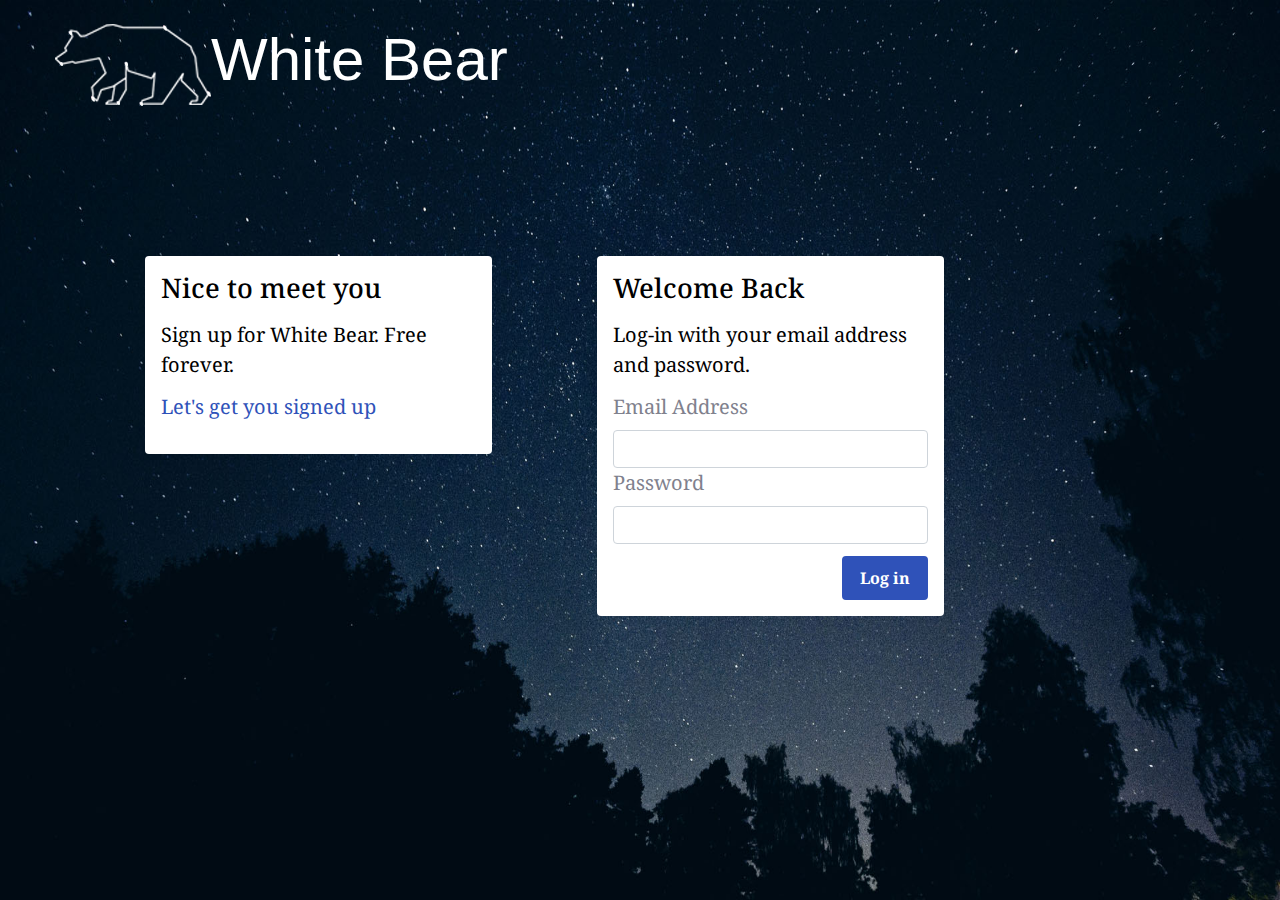
==== index.html @ 8fdd6fde "corrected style" ====
<html lang="en">
  <head>
    <meta charset="UTF-8" />
    <meta name="viewport" content="width=device-width, initial-scale=1.0" />
    <link rel="stylesheet" href="/Style/dist.css" />
    <title>White Bear</title>
  </head>
  <body class="background-image">
    <div class="container">
      <div class="row">
          <div class="row mt-5">
              <img src="images/logo-landing.png" />
              <h1 class="index-logo">White Bear</h1>
            </div><!-- End of header-->
            <!-- Start of 1st card -->
            <div class="row card-index">
              <div class="col-xl-5 offset-xl-1 col-sm-8 col-lg-8 offset-4 offset-sm-2 offset-md-2 col-10 offset-1">
              <div class="card mb-5">
                <div class="card-body landing-text">
                  <h2 class="card-title">Nice to meet you</h2>
                  <p class="mb-3">Sign up for White Bear. Free forever.</p>
                  <p id="sign-up"
                   class="pointer text-success mb-4">Let's get you signed up</p>
                   <!-- Start of toggle -->
                  <form id="form-toggle"
                  class="form-group d-none">
                  <label class="text-muted"
                  for="email">Email Address</label>
                  <input class="form-control" type="email" id="email" name="email"/>
                  <label class="text-muted"
                  for="password">Password</label>
                  <input class="form-control mb-3" type="password" id="password" name="password"/>
                  <button class="btn btn-success btn-block float-right">Lets go!</button>
                  </form>
                  </div>
                </div>
              </div>
              <!-- Start of 2nd card -->
              <div class="col-xl-5 offset-xl-1 col-sm-8 col-lg-8 offset-sm-2 col-10 offset-1">
                <div class="card mb-5">
                  <div class="card-body landing-text">
                    <h2 class="card-title">Welcome Back</h2>
                    <p class="mb-3">Log-in with your email address and password.</p>
                    <form class="form-group">
                    <label class="text-muted"
                    for="email">Email Address</label>
                    <input class="form-control" type="email" id="email" name="email"/>
                    <label class="text-muted"
                    for="password">Password</label>
                    <input class="form-control mb-3" type="password" id="password" name="password"/>
                    <a href="create-answer.html"
                     class="btn btn-success float-right">Log in</a>
                    </form>
                    </div>
                  </div>
                </div>
            </div>
          </div>
        
      </div>
    </div>
  </body>
  <script
    src="https://cdnjs.cloudflare.com/ajax/libs/jquery/3.5.1/jquery.min.js"
    defer
  ></script>
  <script src="sript.js" defer></script>
</html>
---- Style/dist.css ----
@charset "UTF-8";
@import url("https://fonts.googleapis.com/css2?family=Fira+Sans:wght@500&family=Noto+Sans+KR:wght@400;700&family=Noto+Serif&display=swap");
/*!
 * Bootstrap v4.4.1 (https://getbootstrap.com/)
 * Copyright 2011-2019 The Bootstrap Authors
 * Copyright 2011-2019 Twitter, Inc.
 * Licensed under MIT (https://github.com/twbs/bootstrap/blob/master/LICENSE)
 */
:root {
  --blue: #2f52b9;
  --indigo: #6610f2;
  --purple: #6f42c1;
  --pink: #e83e8c;
  --red: #a42443;
  --orange: #fd7e14;
  --yellow: #ffc107;
  --green: #28a745;
  --teal: #20c997;
  --cyan: #17a2b8;
  --white: #fff;
  --gray: #52535f;
  --gray-dark: #292a30;
  --primary: #52535f;
  --secondary: #3d3e47;
  --success: #2f52b9;
  --info: #17a2b8;
  --warning: #ffc107;
  --danger: #a42443;
  --light: #cccdd2;
  --dark: #292a30;
  --succes s: #2f52b9;
  --breakpoint-xs: 0;
  --breakpoint-sm: 576px;
  --breakpoint-md: 768px;
  --breakpoint-lg: 992px;
  --breakpoint-xl: 1200px;
  --font-family-sans-serif: "Noto Sans", sans-serif, "Apple Color Emoji", "Segoe UI Emoji", "Segoe UI Symbol", "Noto Color Emoji";
  --font-family-monospace: SFMono-Regular, Menlo, Monaco, Consolas, "Liberation Mono", "Courier New", monospace;
}

*,
*::before,
*::after {
  box-sizing: border-box;
}

html {
  font-family: sans-serif;
  line-height: 1.15;
  -webkit-text-size-adjust: 100%;
  -webkit-tap-highlight-color: rgba(0, 0, 0, 0);
}

article, aside, figcaption, figure, footer, header, hgroup, main, nav, section {
  display: block;
}

body {
  margin: 0;
  font-family: "Noto Sans", sans-serif, "Apple Color Emoji", "Segoe UI Emoji", "Segoe UI Symbol", "Noto Color Emoji";
  font-size: 1rem;
  font-weight: 400;
  line-height: 1.5;
  color: #212529;
  text-align: left;
  background-color: #fff;
}

[tabindex="-1"]:focus:not(:focus-visible) {
  outline: 0 !important;
}

hr {
  box-sizing: content-box;
  height: 0;
  overflow: visible;
}

h1, h2, h3, h4, h5, h6 {
  margin-top: 0;
  margin-bottom: 0.5rem;
}

p {
  margin-top: 0;
  margin-bottom: 0;
}

abbr[title],
abbr[data-original-title] {
  text-decoration: underline;
  text-decoration: underline dotted;
  cursor: help;
  border-bottom: 0;
  text-decoration-skip-ink: none;
}

address {
  margin-bottom: 1rem;
  font-style: normal;
  line-height: inherit;
}

ol,
ul,
dl {
  margin-top: 0;
  margin-bottom: 1rem;
}

ol ol,
ul ul,
ol ul,
ul ol {
  margin-bottom: 0;
}

dt {
  font-weight: 700;
}

dd {
  margin-bottom: 0.5rem;
  margin-left: 0;
}

blockquote {
  margin: 0 0 1rem;
}

b,
strong {
  font-weight: bolder;
}

small {
  font-size: 80%;
}

sub,
sup {
  position: relative;
  font-size: 75%;
  line-height: 0;
  vertical-align: baseline;
}

sub {
  bottom: -0.25em;
}

sup {
  top: -0.5em;
}

a {
  color: #52535f;
  text-decoration: none;
  background-color: transparent;
}
a:hover {
  color: #2f2f36;
  text-decoration: underline;
}

a:not([href]) {
  color: inherit;
  text-decoration: none;
}
a:not([href]):hover {
  color: inherit;
  text-decoration: none;
}

pre,
code,
kbd,
samp {
  font-family: SFMono-Regular, Menlo, Monaco, Consolas, "Liberation Mono", "Courier New", monospace;
  font-size: 1em;
}

pre {
  margin-top: 0;
  margin-bottom: 1rem;
  overflow: auto;
}

figure {
  margin: 0 0 1rem;
}

img {
  vertical-align: middle;
  border-style: none;
}

svg {
  overflow: hidden;
  vertical-align: middle;
}

table {
  border-collapse: collapse;
}

caption {
  padding-top: 0.75rem;
  padding-bottom: 0.75rem;
  color: #6c757d;
  text-align: left;
  caption-side: bottom;
}

th {
  text-align: inherit;
}

label {
  display: inline-block;
  margin-bottom: 0.5rem;
}

button {
  border-radius: 0;
}

button:focus {
  outline: 1px dotted;
  outline: 5px auto -webkit-focus-ring-color;
}

input,
button,
select,
optgroup,
textarea {
  margin: 0;
  font-family: inherit;
  font-size: inherit;
  line-height: inherit;
}

button,
input {
  overflow: visible;
}

button,
select {
  text-transform: none;
}

select {
  word-wrap: normal;
}

button,
[type=button],
[type=reset],
[type=submit] {
  -webkit-appearance: button;
}

button:not(:disabled),
[type=button]:not(:disabled),
[type=reset]:not(:disabled),
[type=submit]:not(:disabled) {
  cursor: pointer;
}

button::-moz-focus-inner,
[type=button]::-moz-focus-inner,
[type=reset]::-moz-focus-inner,
[type=submit]::-moz-focus-inner {
  padding: 0;
  border-style: none;
}

input[type=radio],
input[type=checkbox] {
  box-sizing: border-box;
  padding: 0;
}

input[type=date],
input[type=time],
input[type=datetime-local],
input[type=month] {
  -webkit-appearance: listbox;
}

textarea {
  overflow: auto;
  resize: vertical;
}

fieldset {
  min-width: 0;
  padding: 0;
  margin: 0;
  border: 0;
}

legend {
  display: block;
  width: 100%;
  max-width: 100%;
  padding: 0;
  margin-bottom: 0.5rem;
  font-size: 1.5rem;
  line-height: inherit;
  color: inherit;
  white-space: normal;
}

progress {
  vertical-align: baseline;
}

[type=number]::-webkit-inner-spin-button,
[type=number]::-webkit-outer-spin-button {
  height: auto;
}

[type=search] {
  outline-offset: -2px;
  -webkit-appearance: none;
}

[type=search]::-webkit-search-decoration {
  -webkit-appearance: none;
}

::-webkit-file-upload-button {
  font: inherit;
  -webkit-appearance: button;
}

output {
  display: inline-block;
}

summary {
  display: list-item;
  cursor: pointer;
}

template {
  display: none;
}

[hidden] {
  display: none !important;
}

h1, h2, h3, h4, h5, h6,
.h1, .h2, .h3, .h4, .h5, .h6 {
  margin-bottom: 0.5rem;
  font-weight: 500;
  line-height: 1.2;
}

h1, .h1 {
  font-size: 3.75rem;
}

h2, .h2 {
  font-size: 1.6875rem;
}

h3, .h3 {
  font-size: 1.25rem;
}

h4, .h4 {
  font-size: 1.25rem;
}

h5, .h5 {
  font-size: 1.25rem;
}

h6, .h6 {
  font-size: 1rem;
}

.lead {
  font-size: 1.25rem;
  font-weight: 400;
}

.display-1 {
  font-size: 6rem;
  font-weight: 300;
  line-height: 1.2;
}

.display-2 {
  font-size: 5.5rem;
  font-weight: 300;
  line-height: 1.2;
}

.display-3 {
  font-size: 4.5rem;
  font-weight: 300;
  line-height: 1.2;
}

.display-4 {
  font-size: 3.5rem;
  font-weight: 300;
  line-height: 1.2;
}

hr {
  margin-top: 1rem;
  margin-bottom: 1rem;
  border: 0;
  border-top: 1px solid rgba(0, 0, 0, 0.1);
}

small,
.small {
  font-size: 80%;
  font-weight: 400;
}

mark,
.mark {
  padding: 0.2em;
  background-color: #fcf8e3;
}

.list-unstyled {
  padding-left: 0;
  list-style: none;
}

.list-inline {
  padding-left: 0;
  list-style: none;
}

.list-inline-item {
  display: inline-block;
}
.list-inline-item:not(:last-child) {
  margin-right: 0.5rem;
}

.initialism {
  font-size: 90%;
  text-transform: uppercase;
}

.blockquote {
  margin-bottom: 1rem;
  font-size: 1.25rem;
}

.blockquote-footer {
  display: block;
  font-size: 80%;
  color: #6c757d;
}
.blockquote-footer::before {
  content: "— ";
}

.img-fluid {
  max-width: 100%;
  height: auto;
}

.img-thumbnail {
  padding: 0.25rem;
  background-color: #fff;
  border: 1px solid #dee2e6;
  border-radius: 0.25rem;
  max-width: 100%;
  height: auto;
}

.figure {
  display: inline-block;
}

.figure-img {
  margin-bottom: 0.5rem;
  line-height: 1;
}

.figure-caption {
  font-size: 90%;
  color: #6c757d;
}

code {
  font-size: 87.5%;
  color: #e83e8c;
  word-wrap: break-word;
}
a > code {
  color: inherit;
}

kbd {
  padding: 0.2rem 0.4rem;
  font-size: 87.5%;
  color: #fff;
  background-color: #212529;
  border-radius: 4px;
}
kbd kbd {
  padding: 0;
  font-size: 100%;
  font-weight: 700;
}

pre {
  display: block;
  font-size: 87.5%;
  color: #212529;
}
pre code {
  font-size: inherit;
  color: inherit;
  word-break: normal;
}

.pre-scrollable {
  max-height: 340px;
  overflow-y: scroll;
}

.container {
  width: 100%;
  padding-right: 15px;
  padding-left: 15px;
  margin-right: auto;
  margin-left: auto;
}
@media (min-width: 576px) {
  .container {
    max-width: 540px;
  }
}
@media (min-width: 768px) {
  .container {
    max-width: 720px;
  }
}
@media (min-width: 992px) {
  .container {
    max-width: 960px;
  }
}
@media (min-width: 1200px) {
  .container {
    max-width: 1140px;
  }
}

.container-fluid, .container-xl, .container-lg, .container-md, .container-sm {
  width: 100%;
  padding-right: 15px;
  padding-left: 15px;
  margin-right: auto;
  margin-left: auto;
}

@media (min-width: 576px) {
  .container-sm, .container {
    max-width: 540px;
  }
}
@media (min-width: 768px) {
  .container-md, .container-sm, .container {
    max-width: 720px;
  }
}
@media (min-width: 992px) {
  .container-lg, .container-md, .container-sm, .container {
    max-width: 960px;
  }
}
@media (min-width: 1200px) {
  .container-xl, .container-lg, .container-md, .container-sm, .container {
    max-width: 1140px;
  }
}
.row {
  display: flex;
  flex-wrap: wrap;
  margin-right: -15px;
  margin-left: -15px;
}

.no-gutters {
  margin-right: 0;
  margin-left: 0;
}
.no-gutters > .col,
.no-gutters > [class*=col-] {
  padding-right: 0;
  padding-left: 0;
}

.col-xl,
.col-xl-auto, .col-xl-12, .col-xl-11, .col-xl-10, .col-xl-9, .col-xl-8, .col-xl-7, .col-xl-6, .col-xl-5, .col-xl-4, .col-xl-3, .col-xl-2, .col-xl-1, .col-lg,
.col-lg-auto, .col-lg-12, .col-lg-11, .col-lg-10, .col-lg-9, .col-lg-8, .col-lg-7, .col-lg-6, .col-lg-5, .col-lg-4, .col-lg-3, .col-lg-2, .col-lg-1, .col-md,
.col-md-auto, .col-md-12, .col-md-11, .col-md-10, .col-md-9, .col-md-8, .col-md-7, .col-md-6, .col-md-5, .col-md-4, .col-md-3, .col-md-2, .col-md-1, .col-sm,
.col-sm-auto, .col-sm-12, .col-sm-11, .col-sm-10, .col-sm-9, .col-sm-8, .col-sm-7, .col-sm-6, .col-sm-5, .col-sm-4, .col-sm-3, .col-sm-2, .col-sm-1, .col,
.col-auto, .col-12, .col-11, .col-10, .col-9, .col-8, .col-7, .col-6, .col-5, .col-4, .col-3, .col-2, .col-1 {
  position: relative;
  width: 100%;
  padding-right: 15px;
  padding-left: 15px;
}

.col {
  flex-basis: 0;
  flex-grow: 1;
  max-width: 100%;
}

.row-cols-1 > * {
  flex: 0 0 100%;
  max-width: 100%;
}

.row-cols-2 > * {
  flex: 0 0 50%;
  max-width: 50%;
}

.row-cols-3 > * {
  flex: 0 0 33.3333333333%;
  max-width: 33.3333333333%;
}

.row-cols-4 > * {
  flex: 0 0 25%;
  max-width: 25%;
}

.row-cols-5 > * {
  flex: 0 0 20%;
  max-width: 20%;
}

.row-cols-6 > * {
  flex: 0 0 16.6666666667%;
  max-width: 16.6666666667%;
}

.col-auto {
  flex: 0 0 auto;
  width: auto;
  max-width: 100%;
}

.col-1 {
  flex: 0 0 8.3333333333%;
  max-width: 8.3333333333%;
}

.col-2 {
  flex: 0 0 16.6666666667%;
  max-width: 16.6666666667%;
}

.col-3 {
  flex: 0 0 25%;
  max-width: 25%;
}

.col-4 {
  flex: 0 0 33.3333333333%;
  max-width: 33.3333333333%;
}

.col-5 {
  flex: 0 0 41.6666666667%;
  max-width: 41.6666666667%;
}

.col-6 {
  flex: 0 0 50%;
  max-width: 50%;
}

.col-7 {
  flex: 0 0 58.3333333333%;
  max-width: 58.3333333333%;
}

.col-8 {
  flex: 0 0 66.6666666667%;
  max-width: 66.6666666667%;
}

.col-9 {
  flex: 0 0 75%;
  max-width: 75%;
}

.col-10 {
  flex: 0 0 83.3333333333%;
  max-width: 83.3333333333%;
}

.col-11 {
  flex: 0 0 91.6666666667%;
  max-width: 91.6666666667%;
}

.col-12 {
  flex: 0 0 100%;
  max-width: 100%;
}

.order-first {
  order: -1;
}

.order-last {
  order: 13;
}

.order-0 {
  order: 0;
}

.order-1 {
  order: 1;
}

.order-2 {
  order: 2;
}

.order-3 {
  order: 3;
}

.order-4 {
  order: 4;
}

.order-5 {
  order: 5;
}

.order-6 {
  order: 6;
}

.order-7 {
  order: 7;
}

.order-8 {
  order: 8;
}

.order-9 {
  order: 9;
}

.order-10 {
  order: 10;
}

.order-11 {
  order: 11;
}

.order-12 {
  order: 12;
}

.offset-1 {
  margin-left: 8.3333333333%;
}

.offset-2 {
  margin-left: 16.6666666667%;
}

.offset-3 {
  margin-left: 25%;
}

.offset-4 {
  margin-left: 33.3333333333%;
}

.offset-5 {
  margin-left: 41.6666666667%;
}

.offset-6 {
  margin-left: 50%;
}

.offset-7 {
  margin-left: 58.3333333333%;
}

.offset-8 {
  margin-left: 66.6666666667%;
}

.offset-9 {
  margin-left: 75%;
}

.offset-10 {
  margin-left: 83.3333333333%;
}

.offset-11 {
  margin-left: 91.6666666667%;
}

@media (min-width: 576px) {
  .col-sm {
    flex-basis: 0;
    flex-grow: 1;
    max-width: 100%;
  }

  .row-cols-sm-1 > * {
    flex: 0 0 100%;
    max-width: 100%;
  }

  .row-cols-sm-2 > * {
    flex: 0 0 50%;
    max-width: 50%;
  }

  .row-cols-sm-3 > * {
    flex: 0 0 33.3333333333%;
    max-width: 33.3333333333%;
  }

  .row-cols-sm-4 > * {
    flex: 0 0 25%;
    max-width: 25%;
  }

  .row-cols-sm-5 > * {
    flex: 0 0 20%;
    max-width: 20%;
  }

  .row-cols-sm-6 > * {
    flex: 0 0 16.6666666667%;
    max-width: 16.6666666667%;
  }

  .col-sm-auto {
    flex: 0 0 auto;
    width: auto;
    max-width: 100%;
  }

  .col-sm-1 {
    flex: 0 0 8.3333333333%;
    max-width: 8.3333333333%;
  }

  .col-sm-2 {
    flex: 0 0 16.6666666667%;
    max-width: 16.6666666667%;
  }

  .col-sm-3 {
    flex: 0 0 25%;
    max-width: 25%;
  }

  .col-sm-4 {
    flex: 0 0 33.3333333333%;
    max-width: 33.3333333333%;
  }

  .col-sm-5 {
    flex: 0 0 41.6666666667%;
    max-width: 41.6666666667%;
  }

  .col-sm-6 {
    flex: 0 0 50%;
    max-width: 50%;
  }

  .col-sm-7 {
    flex: 0 0 58.3333333333%;
    max-width: 58.3333333333%;
  }

  .col-sm-8 {
    flex: 0 0 66.6666666667%;
    max-width: 66.6666666667%;
  }

  .col-sm-9 {
    flex: 0 0 75%;
    max-width: 75%;
  }

  .col-sm-10 {
    flex: 0 0 83.3333333333%;
    max-width: 83.3333333333%;
  }

  .col-sm-11 {
    flex: 0 0 91.6666666667%;
    max-width: 91.6666666667%;
  }

  .col-sm-12 {
    flex: 0 0 100%;
    max-width: 100%;
  }

  .order-sm-first {
    order: -1;
  }

  .order-sm-last {
    order: 13;
  }

  .order-sm-0 {
    order: 0;
  }

  .order-sm-1 {
    order: 1;
  }

  .order-sm-2 {
    order: 2;
  }

  .order-sm-3 {
    order: 3;
  }

  .order-sm-4 {
    order: 4;
  }

  .order-sm-5 {
    order: 5;
  }

  .order-sm-6 {
    order: 6;
  }

  .order-sm-7 {
    order: 7;
  }

  .order-sm-8 {
    order: 8;
  }

  .order-sm-9 {
    order: 9;
  }

  .order-sm-10 {
    order: 10;
  }

  .order-sm-11 {
    order: 11;
  }

  .order-sm-12 {
    order: 12;
  }

  .offset-sm-0 {
    margin-left: 0;
  }

  .offset-sm-1 {
    margin-left: 8.3333333333%;
  }

  .offset-sm-2 {
    margin-left: 16.6666666667%;
  }

  .offset-sm-3 {
    margin-left: 25%;
  }

  .offset-sm-4 {
    margin-left: 33.3333333333%;
  }

  .offset-sm-5 {
    margin-left: 41.6666666667%;
  }

  .offset-sm-6 {
    margin-left: 50%;
  }

  .offset-sm-7 {
    margin-left: 58.3333333333%;
  }

  .offset-sm-8 {
    margin-left: 66.6666666667%;
  }

  .offset-sm-9 {
    margin-left: 75%;
  }

  .offset-sm-10 {
    margin-left: 83.3333333333%;
  }

  .offset-sm-11 {
    margin-left: 91.6666666667%;
  }
}
@media (min-width: 768px) {
  .col-md {
    flex-basis: 0;
    flex-grow: 1;
    max-width: 100%;
  }

  .row-cols-md-1 > * {
    flex: 0 0 100%;
    max-width: 100%;
  }

  .row-cols-md-2 > * {
    flex: 0 0 50%;
    max-width: 50%;
  }

  .row-cols-md-3 > * {
    flex: 0 0 33.3333333333%;
    max-width: 33.3333333333%;
  }

  .row-cols-md-4 > * {
    flex: 0 0 25%;
    max-width: 25%;
  }

  .row-cols-md-5 > * {
    flex: 0 0 20%;
    max-width: 20%;
  }

  .row-cols-md-6 > * {
    flex: 0 0 16.6666666667%;
    max-width: 16.6666666667%;
  }

  .col-md-auto {
    flex: 0 0 auto;
    width: auto;
    max-width: 100%;
  }

  .col-md-1 {
    flex: 0 0 8.3333333333%;
    max-width: 8.3333333333%;
  }

  .col-md-2 {
    flex: 0 0 16.6666666667%;
    max-width: 16.6666666667%;
  }

  .col-md-3 {
    flex: 0 0 25%;
    max-width: 25%;
  }

  .col-md-4 {
    flex: 0 0 33.3333333333%;
    max-width: 33.3333333333%;
  }

  .col-md-5 {
    flex: 0 0 41.6666666667%;
    max-width: 41.6666666667%;
  }

  .col-md-6 {
    flex: 0 0 50%;
    max-width: 50%;
  }

  .col-md-7 {
    flex: 0 0 58.3333333333%;
    max-width: 58.3333333333%;
  }

  .col-md-8 {
    flex: 0 0 66.6666666667%;
    max-width: 66.6666666667%;
  }

  .col-md-9 {
    flex: 0 0 75%;
    max-width: 75%;
  }

  .col-md-10 {
    flex: 0 0 83.3333333333%;
    max-width: 83.3333333333%;
  }

  .col-md-11 {
    flex: 0 0 91.6666666667%;
    max-width: 91.6666666667%;
  }

  .col-md-12 {
    flex: 0 0 100%;
    max-width: 100%;
  }

  .order-md-first {
    order: -1;
  }

  .order-md-last {
    order: 13;
  }

  .order-md-0 {
    order: 0;
  }

  .order-md-1 {
    order: 1;
  }

  .order-md-2 {
    order: 2;
  }

  .order-md-3 {
    order: 3;
  }

  .order-md-4 {
    order: 4;
  }

  .order-md-5 {
    order: 5;
  }

  .order-md-6 {
    order: 6;
  }

  .order-md-7 {
    order: 7;
  }

  .order-md-8 {
    order: 8;
  }

  .order-md-9 {
    order: 9;
  }

  .order-md-10 {
    order: 10;
  }

  .order-md-11 {
    order: 11;
  }

  .order-md-12 {
    order: 12;
  }

  .offset-md-0 {
    margin-left: 0;
  }

  .offset-md-1 {
    margin-left: 8.3333333333%;
  }

  .offset-md-2 {
    margin-left: 16.6666666667%;
  }

  .offset-md-3 {
    margin-left: 25%;
  }

  .offset-md-4 {
    margin-left: 33.3333333333%;
  }

  .offset-md-5 {
    margin-left: 41.6666666667%;
  }

  .offset-md-6 {
    margin-left: 50%;
  }

  .offset-md-7 {
    margin-left: 58.3333333333%;
  }

  .offset-md-8 {
    margin-left: 66.6666666667%;
  }

  .offset-md-9 {
    margin-left: 75%;
  }

  .offset-md-10 {
    margin-left: 83.3333333333%;
  }

  .offset-md-11 {
    margin-left: 91.6666666667%;
  }
}
@media (min-width: 992px) {
  .col-lg {
    flex-basis: 0;
    flex-grow: 1;
    max-width: 100%;
  }

  .row-cols-lg-1 > * {
    flex: 0 0 100%;
    max-width: 100%;
  }

  .row-cols-lg-2 > * {
    flex: 0 0 50%;
    max-width: 50%;
  }

  .row-cols-lg-3 > * {
    flex: 0 0 33.3333333333%;
    max-width: 33.3333333333%;
  }

  .row-cols-lg-4 > * {
    flex: 0 0 25%;
    max-width: 25%;
  }

  .row-cols-lg-5 > * {
    flex: 0 0 20%;
    max-width: 20%;
  }

  .row-cols-lg-6 > * {
    flex: 0 0 16.6666666667%;
    max-width: 16.6666666667%;
  }

  .col-lg-auto {
    flex: 0 0 auto;
    width: auto;
    max-width: 100%;
  }

  .col-lg-1 {
    flex: 0 0 8.3333333333%;
    max-width: 8.3333333333%;
  }

  .col-lg-2 {
    flex: 0 0 16.6666666667%;
    max-width: 16.6666666667%;
  }

  .col-lg-3 {
    flex: 0 0 25%;
    max-width: 25%;
  }

  .col-lg-4 {
    flex: 0 0 33.3333333333%;
    max-width: 33.3333333333%;
  }

  .col-lg-5 {
    flex: 0 0 41.6666666667%;
    max-width: 41.6666666667%;
  }

  .col-lg-6 {
    flex: 0 0 50%;
    max-width: 50%;
  }

  .col-lg-7 {
    flex: 0 0 58.3333333333%;
    max-width: 58.3333333333%;
  }

  .col-lg-8 {
    flex: 0 0 66.6666666667%;
    max-width: 66.6666666667%;
  }

  .col-lg-9 {
    flex: 0 0 75%;
    max-width: 75%;
  }

  .col-lg-10 {
    flex: 0 0 83.3333333333%;
    max-width: 83.3333333333%;
  }

  .col-lg-11 {
    flex: 0 0 91.6666666667%;
    max-width: 91.6666666667%;
  }

  .col-lg-12 {
    flex: 0 0 100%;
    max-width: 100%;
  }

  .order-lg-first {
    order: -1;
  }

  .order-lg-last {
    order: 13;
  }

  .order-lg-0 {
    order: 0;
  }

  .order-lg-1 {
    order: 1;
  }

  .order-lg-2 {
    order: 2;
  }

  .order-lg-3 {
    order: 3;
  }

  .order-lg-4 {
    order: 4;
  }

  .order-lg-5 {
    order: 5;
  }

  .order-lg-6 {
    order: 6;
  }

  .order-lg-7 {
    order: 7;
  }

  .order-lg-8 {
    order: 8;
  }

  .order-lg-9 {
    order: 9;
  }

  .order-lg-10 {
    order: 10;
  }

  .order-lg-11 {
    order: 11;
  }

  .order-lg-12 {
    order: 12;
  }

  .offset-lg-0 {
    margin-left: 0;
  }

  .offset-lg-1 {
    margin-left: 8.3333333333%;
  }

  .offset-lg-2 {
    margin-left: 16.6666666667%;
  }

  .offset-lg-3 {
    margin-left: 25%;
  }

  .offset-lg-4 {
    margin-left: 33.3333333333%;
  }

  .offset-lg-5 {
    margin-left: 41.6666666667%;
  }

  .offset-lg-6 {
    margin-left: 50%;
  }

  .offset-lg-7 {
    margin-left: 58.3333333333%;
  }

  .offset-lg-8 {
    margin-left: 66.6666666667%;
  }

  .offset-lg-9 {
    margin-left: 75%;
  }

  .offset-lg-10 {
    margin-left: 83.3333333333%;
  }

  .offset-lg-11 {
    margin-left: 91.6666666667%;
  }
}
@media (min-width: 1200px) {
  .col-xl {
    flex-basis: 0;
    flex-grow: 1;
    max-width: 100%;
  }

  .row-cols-xl-1 > * {
    flex: 0 0 100%;
    max-width: 100%;
  }

  .row-cols-xl-2 > * {
    flex: 0 0 50%;
    max-width: 50%;
  }

  .row-cols-xl-3 > * {
    flex: 0 0 33.3333333333%;
    max-width: 33.3333333333%;
  }

  .row-cols-xl-4 > * {
    flex: 0 0 25%;
    max-width: 25%;
  }

  .row-cols-xl-5 > * {
    flex: 0 0 20%;
    max-width: 20%;
  }

  .row-cols-xl-6 > * {
    flex: 0 0 16.6666666667%;
    max-width: 16.6666666667%;
  }

  .col-xl-auto {
    flex: 0 0 auto;
    width: auto;
    max-width: 100%;
  }

  .col-xl-1 {
    flex: 0 0 8.3333333333%;
    max-width: 8.3333333333%;
  }

  .col-xl-2 {
    flex: 0 0 16.6666666667%;
    max-width: 16.6666666667%;
  }

  .col-xl-3 {
    flex: 0 0 25%;
    max-width: 25%;
  }

  .col-xl-4 {
    flex: 0 0 33.3333333333%;
    max-width: 33.3333333333%;
  }

  .col-xl-5 {
    flex: 0 0 41.6666666667%;
    max-width: 41.6666666667%;
  }

  .col-xl-6 {
    flex: 0 0 50%;
    max-width: 50%;
  }

  .col-xl-7 {
    flex: 0 0 58.3333333333%;
    max-width: 58.3333333333%;
  }

  .col-xl-8 {
    flex: 0 0 66.6666666667%;
    max-width: 66.6666666667%;
  }

  .col-xl-9 {
    flex: 0 0 75%;
    max-width: 75%;
  }

  .col-xl-10 {
    flex: 0 0 83.3333333333%;
    max-width: 83.3333333333%;
  }

  .col-xl-11 {
    flex: 0 0 91.6666666667%;
    max-width: 91.6666666667%;
  }

  .col-xl-12 {
    flex: 0 0 100%;
    max-width: 100%;
  }

  .order-xl-first {
    order: -1;
  }

  .order-xl-last {
    order: 13;
  }

  .order-xl-0 {
    order: 0;
  }

  .order-xl-1 {
    order: 1;
  }

  .order-xl-2 {
    order: 2;
  }

  .order-xl-3 {
    order: 3;
  }

  .order-xl-4 {
    order: 4;
  }

  .order-xl-5 {
    order: 5;
  }

  .order-xl-6 {
    order: 6;
  }

  .order-xl-7 {
    order: 7;
  }

  .order-xl-8 {
    order: 8;
  }

  .order-xl-9 {
    order: 9;
  }

  .order-xl-10 {
    order: 10;
  }

  .order-xl-11 {
    order: 11;
  }

  .order-xl-12 {
    order: 12;
  }

  .offset-xl-0 {
    margin-left: 0;
  }

  .offset-xl-1 {
    margin-left: 8.3333333333%;
  }

  .offset-xl-2 {
    margin-left: 16.6666666667%;
  }

  .offset-xl-3 {
    margin-left: 25%;
  }

  .offset-xl-4 {
    margin-left: 33.3333333333%;
  }

  .offset-xl-5 {
    margin-left: 41.6666666667%;
  }

  .offset-xl-6 {
    margin-left: 50%;
  }

  .offset-xl-7 {
    margin-left: 58.3333333333%;
  }

  .offset-xl-8 {
    margin-left: 66.6666666667%;
  }

  .offset-xl-9 {
    margin-left: 75%;
  }

  .offset-xl-10 {
    margin-left: 83.3333333333%;
  }

  .offset-xl-11 {
    margin-left: 91.6666666667%;
  }
}
.table {
  width: 100%;
  margin-bottom: 1rem;
  color: #212529;
}
.table th,
.table td {
  padding: 0.75rem;
  vertical-align: top;
  border-top: 1px solid #dee2e6;
}
.table thead th {
  vertical-align: bottom;
  border-bottom: 2px solid #dee2e6;
}
.table tbody + tbody {
  border-top: 2px solid #dee2e6;
}

.table-sm th,
.table-sm td {
  padding: 0.3rem;
}

.table-bordered {
  border: 1px solid #dee2e6;
}
.table-bordered th,
.table-bordered td {
  border: 1px solid #dee2e6;
}
.table-bordered thead th,
.table-bordered thead td {
  border-bottom-width: 2px;
}

.table-borderless th,
.table-borderless td,
.table-borderless thead th,
.table-borderless tbody + tbody {
  border: 0;
}

.table-striped tbody tr:nth-of-type(odd) {
  background-color: rgba(0, 0, 0, 0.05);
}

.table-hover tbody tr:hover {
  color: #212529;
  background-color: rgba(0, 0, 0, 0.075);
}

.table-primary,
.table-primary > th,
.table-primary > td {
  background-color: #cfcfd2;
}
.table-primary th,
.table-primary td,
.table-primary thead th,
.table-primary tbody + tbody {
  border-color: #a5a6ac;
}

.table-hover .table-primary:hover {
  background-color: #c2c2c6;
}
.table-hover .table-primary:hover > td,
.table-hover .table-primary:hover > th {
  background-color: #c2c2c6;
}

.table-secondary,
.table-secondary > th,
.table-secondary > td {
  background-color: #c9c9cb;
}
.table-secondary th,
.table-secondary td,
.table-secondary thead th,
.table-secondary tbody + tbody {
  border-color: #9a9b9f;
}

.table-hover .table-secondary:hover {
  background-color: #bcbcbe;
}
.table-hover .table-secondary:hover > td,
.table-hover .table-secondary:hover > th {
  background-color: #bcbcbe;
}

.table-success,
.table-success > th,
.table-success > td {
  background-color: #c5cfeb;
}
.table-success th,
.table-success td,
.table-success thead th,
.table-success tbody + tbody {
  border-color: #93a5db;
}

.table-hover .table-success:hover {
  background-color: #b2bfe4;
}
.table-hover .table-success:hover > td,
.table-hover .table-success:hover > th {
  background-color: #b2bfe4;
}

.table-info,
.table-info > th,
.table-info > td {
  background-color: #bee5eb;
}
.table-info th,
.table-info td,
.table-info thead th,
.table-info tbody + tbody {
  border-color: #86cfda;
}

.table-hover .table-info:hover {
  background-color: #abdde5;
}
.table-hover .table-info:hover > td,
.table-hover .table-info:hover > th {
  background-color: #abdde5;
}

.table-warning,
.table-warning > th,
.table-warning > td {
  background-color: #ffeeba;
}
.table-warning th,
.table-warning td,
.table-warning thead th,
.table-warning tbody + tbody {
  border-color: #ffdf7e;
}

.table-hover .table-warning:hover {
  background-color: #ffe8a1;
}
.table-hover .table-warning:hover > td,
.table-hover .table-warning:hover > th {
  background-color: #ffe8a1;
}

.table-danger,
.table-danger > th,
.table-danger > td {
  background-color: #e6c2ca;
}
.table-danger th,
.table-danger td,
.table-danger thead th,
.table-danger tbody + tbody {
  border-color: #d08d9d;
}

.table-hover .table-danger:hover {
  background-color: #dfb0ba;
}
.table-hover .table-danger:hover > td,
.table-hover .table-danger:hover > th {
  background-color: #dfb0ba;
}

.table-light,
.table-light > th,
.table-light > td {
  background-color: #f1f1f2;
}
.table-light th,
.table-light td,
.table-light thead th,
.table-light tbody + tbody {
  border-color: #e4e5e8;
}

.table-hover .table-light:hover {
  background-color: #e4e4e6;
}
.table-hover .table-light:hover > td,
.table-hover .table-light:hover > th {
  background-color: #e4e4e6;
}

.table-dark,
.table-dark > th,
.table-dark > td {
  background-color: #c3c3c5;
}
.table-dark th,
.table-dark td,
.table-dark thead th,
.table-dark tbody + tbody {
  border-color: #909093;
}

.table-hover .table-dark:hover {
  background-color: #b6b6b8;
}
.table-hover .table-dark:hover > td,
.table-hover .table-dark:hover > th {
  background-color: #b6b6b8;
}

.table-succes s,
.table-succes s > th,
.table-succes s > td {
  background-color: #c5cfeb;
}
.table-succes s th,
.table-succes s td,
.table-succes s thead th,
.table-succes s tbody + tbody {
  border-color: #93a5db;
}

.table-hover .table-succes s:hover {
  background-color: #b2bfe4;
}
.table-hover .table-succes s:hover > td,
.table-hover .table-succes s:hover > th {
  background-color: #b2bfe4;
}

.table-active,
.table-active > th,
.table-active > td {
  background-color: rgba(0, 0, 0, 0.075);
}

.table-hover .table-active:hover {
  background-color: rgba(0, 0, 0, 0.075);
}
.table-hover .table-active:hover > td,
.table-hover .table-active:hover > th {
  background-color: rgba(0, 0, 0, 0.075);
}

.table .thead-dark th {
  color: #fff;
  background-color: #343a40;
  border-color: #454d55;
}
.table .thead-light th {
  color: #495057;
  background-color: #e9ecef;
  border-color: #dee2e6;
}

.table-dark {
  color: #fff;
  background-color: #343a40;
}
.table-dark th,
.table-dark td,
.table-dark thead th {
  border-color: #454d55;
}
.table-dark.table-bordered {
  border: 0;
}
.table-dark.table-striped tbody tr:nth-of-type(odd) {
  background-color: rgba(255, 255, 255, 0.05);
}
.table-dark.table-hover tbody tr:hover {
  color: #fff;
  background-color: rgba(255, 255, 255, 0.075);
}

@media (max-width: 575.98px) {
  .table-responsive-sm {
    display: block;
    width: 100%;
    overflow-x: auto;
    -webkit-overflow-scrolling: touch;
  }
  .table-responsive-sm > .table-bordered {
    border: 0;
  }
}
@media (max-width: 767.98px) {
  .table-responsive-md {
    display: block;
    width: 100%;
    overflow-x: auto;
    -webkit-overflow-scrolling: touch;
  }
  .table-responsive-md > .table-bordered {
    border: 0;
  }
}
@media (max-width: 991.98px) {
  .table-responsive-lg {
    display: block;
    width: 100%;
    overflow-x: auto;
    -webkit-overflow-scrolling: touch;
  }
  .table-responsive-lg > .table-bordered {
    border: 0;
  }
}
@media (max-width: 1199.98px) {
  .table-responsive-xl {
    display: block;
    width: 100%;
    overflow-x: auto;
    -webkit-overflow-scrolling: touch;
  }
  .table-responsive-xl > .table-bordered {
    border: 0;
  }
}
.table-responsive {
  display: block;
  width: 100%;
  overflow-x: auto;
  -webkit-overflow-scrolling: touch;
}
.table-responsive > .table-bordered {
  border: 0;
}

.form-control {
  display: block;
  width: 100%;
  height: calc(1.5em + 0.75rem + 2px);
  padding: 8px 16px;
  font-size: 1rem;
  font-weight: 400;
  line-height: 1.5;
  color: #495057;
  background-color: #fff;
  background-clip: padding-box;
  border: 1px solid #ced4da;
  border-radius: 0.25rem;
  transition: border-color 0.15s ease-in-out, box-shadow 0.15s ease-in-out;
}
@media (prefers-reduced-motion: reduce) {
  .form-control {
    transition: none;
  }
}
.form-control::-ms-expand {
  background-color: transparent;
  border: 0;
}
.form-control:-moz-focusring {
  color: transparent;
  text-shadow: 0 0 0 #495057;
}
.form-control:focus {
  color: #495057;
  background-color: #fff;
  border-color: #80bdff;
  outline: 0;
  box-shadow: 0 0 0 0.2rem rgba(0, 123, 255, 0.25);
}
.form-control::placeholder {
  color: #6c757d;
  opacity: 1;
}
.form-control:disabled, .form-control[readonly] {
  background-color: #e9ecef;
  opacity: 1;
}

select.form-control:focus::-ms-value {
  color: #495057;
  background-color: #fff;
}

.form-control-file,
.form-control-range {
  display: block;
  width: 100%;
}

.col-form-label {
  padding-top: 9px;
  padding-bottom: 9px;
  margin-bottom: 0;
  font-size: inherit;
  line-height: 1.5;
}

.col-form-label-lg {
  padding-top: 9px;
  padding-bottom: 9px;
  font-size: 1rem;
  line-height: 1.5;
}

.col-form-label-sm {
  padding-top: 5px;
  padding-bottom: 5px;
  font-size: 1rem;
  line-height: 1.5;
}

.form-control-plaintext {
  display: block;
  width: 100%;
  padding: 8px 0;
  margin-bottom: 0;
  font-size: 1rem;
  line-height: 1.5;
  color: #212529;
  background-color: transparent;
  border: solid transparent;
  border-width: 1px 0;
}
.form-control-plaintext.form-control-sm, .form-control-plaintext.form-control-lg {
  padding-right: 0;
  padding-left: 0;
}

.form-control-sm {
  height: calc(1.5em + 0.5rem + 2px);
  padding: 4px 16px;
  font-size: 1rem;
  line-height: 1.5;
  border-radius: 0.2rem;
}

.form-control-lg {
  height: calc(1.5em + 1rem + 2px);
  padding: 8px 32px;
  font-size: 1rem;
  line-height: 1.5;
  border-radius: 0.3rem;
}

select.form-control[size], select.form-control[multiple] {
  height: auto;
}

textarea.form-control {
  height: auto;
}

.form-group {
  margin-bottom: 1rem;
}

.form-text {
  display: block;
  margin-top: 0.25rem;
}

.form-row {
  display: flex;
  flex-wrap: wrap;
  margin-right: -5px;
  margin-left: -5px;
}
.form-row > .col,
.form-row > [class*=col-] {
  padding-right: 5px;
  padding-left: 5px;
}

.form-check {
  position: relative;
  display: block;
  padding-left: 1.25rem;
}

.form-check-input {
  position: absolute;
  margin-top: 0.3rem;
  margin-left: -1.25rem;
}
.form-check-input[disabled] ~ .form-check-label, .form-check-input:disabled ~ .form-check-label {
  color: #80818d;
}

.form-check-label {
  margin-bottom: 0;
}

.form-check-inline {
  display: inline-flex;
  align-items: center;
  padding-left: 0;
  margin-right: 0.75rem;
}
.form-check-inline .form-check-input {
  position: static;
  margin-top: 0;
  margin-right: 0.3125rem;
  margin-left: 0;
}

.valid-feedback {
  display: none;
  width: 100%;
  margin-top: 0.25rem;
  font-size: 80%;
  color: #28a745;
}

.valid-tooltip {
  position: absolute;
  top: 100%;
  z-index: 5;
  display: none;
  max-width: 100%;
  padding: 0.25rem 0.5rem;
  margin-top: 0.1rem;
  font-size: 0.875rem;
  line-height: 1.5;
  color: #fff;
  background-color: rgba(40, 167, 69, 0.9);
  border-radius: 0.25rem;
}

.was-validated :valid ~ .valid-feedback,
.was-validated :valid ~ .valid-tooltip,
.is-valid ~ .valid-feedback,
.is-valid ~ .valid-tooltip {
  display: block;
}

.was-validated .form-control:valid, .form-control.is-valid {
  border-color: #28a745;
  padding-right: calc(1.5em + 0.75rem);
  background-image: url("data:image/svg+xml,%3csvg xmlns='http://www.w3.org/2000/svg' width='8' height='8' viewBox='0 0 8 8'%3e%3cpath fill='%2328a745' d='M2.3 6.73L.6 4.53c-.4-1.04.46-1.4 1.1-.8l1.1 1.4 3.4-3.8c.6-.63 1.6-.27 1.2.7l-4 4.6c-.43.5-.8.4-1.1.1z'/%3e%3c/svg%3e");
  background-repeat: no-repeat;
  background-position: right calc(0.375em + 0.1875rem) center;
  background-size: calc(0.75em + 0.375rem) calc(0.75em + 0.375rem);
}
.was-validated .form-control:valid:focus, .form-control.is-valid:focus {
  border-color: #28a745;
  box-shadow: 0 0 0 0.2rem rgba(40, 167, 69, 0.25);
}

.was-validated textarea.form-control:valid, textarea.form-control.is-valid {
  padding-right: calc(1.5em + 0.75rem);
  background-position: top calc(0.375em + 0.1875rem) right calc(0.375em + 0.1875rem);
}

.was-validated .custom-select:valid, .custom-select.is-valid {
  border-color: #28a745;
  padding-right: calc(0.75em + 2.3125rem);
  background: url("data:image/svg+xml,%3csvg xmlns='http://www.w3.org/2000/svg' width='4' height='5' viewBox='0 0 4 5'%3e%3cpath fill='%23343a40' d='M2 0L0 2h4zm0 5L0 3h4z'/%3e%3c/svg%3e") no-repeat right 0.75rem center/8px 10px, url("data:image/svg+xml,%3csvg xmlns='http://www.w3.org/2000/svg' width='8' height='8' viewBox='0 0 8 8'%3e%3cpath fill='%2328a745' d='M2.3 6.73L.6 4.53c-.4-1.04.46-1.4 1.1-.8l1.1 1.4 3.4-3.8c.6-.63 1.6-.27 1.2.7l-4 4.6c-.43.5-.8.4-1.1.1z'/%3e%3c/svg%3e") #fff no-repeat center right 1.75rem/calc(0.75em + 0.375rem) calc(0.75em + 0.375rem);
}
.was-validated .custom-select:valid:focus, .custom-select.is-valid:focus {
  border-color: #28a745;
  box-shadow: 0 0 0 0.2rem rgba(40, 167, 69, 0.25);
}

.was-validated .form-check-input:valid ~ .form-check-label, .form-check-input.is-valid ~ .form-check-label {
  color: #28a745;
}
.was-validated .form-check-input:valid ~ .valid-feedback,
.was-validated .form-check-input:valid ~ .valid-tooltip, .form-check-input.is-valid ~ .valid-feedback,
.form-check-input.is-valid ~ .valid-tooltip {
  display: block;
}

.was-validated .custom-control-input:valid ~ .custom-control-label, .custom-control-input.is-valid ~ .custom-control-label {
  color: #28a745;
}
.was-validated .custom-control-input:valid ~ .custom-control-label::before, .custom-control-input.is-valid ~ .custom-control-label::before {
  border-color: #28a745;
}
.was-validated .custom-control-input:valid:checked ~ .custom-control-label::before, .custom-control-input.is-valid:checked ~ .custom-control-label::before {
  border-color: #34ce57;
  background-color: #34ce57;
}
.was-validated .custom-control-input:valid:focus ~ .custom-control-label::before, .custom-control-input.is-valid:focus ~ .custom-control-label::before {
  box-shadow: 0 0 0 0.2rem rgba(40, 167, 69, 0.25);
}
.was-validated .custom-control-input:valid:focus:not(:checked) ~ .custom-control-label::before, .custom-control-input.is-valid:focus:not(:checked) ~ .custom-control-label::before {
  border-color: #28a745;
}

.was-validated .custom-file-input:valid ~ .custom-file-label, .custom-file-input.is-valid ~ .custom-file-label {
  border-color: #28a745;
}
.was-validated .custom-file-input:valid:focus ~ .custom-file-label, .custom-file-input.is-valid:focus ~ .custom-file-label {
  border-color: #28a745;
  box-shadow: 0 0 0 0.2rem rgba(40, 167, 69, 0.25);
}

.invalid-feedback {
  display: none;
  width: 100%;
  margin-top: 0.25rem;
  font-size: 80%;
  color: #dc3545;
}

.invalid-tooltip {
  position: absolute;
  top: 100%;
  z-index: 5;
  display: none;
  max-width: 100%;
  padding: 0.25rem 0.5rem;
  margin-top: 0.1rem;
  font-size: 0.875rem;
  line-height: 1.5;
  color: #fff;
  background-color: rgba(220, 53, 69, 0.9);
  border-radius: 0.25rem;
}

.was-validated :invalid ~ .invalid-feedback,
.was-validated :invalid ~ .invalid-tooltip,
.is-invalid ~ .invalid-feedback,
.is-invalid ~ .invalid-tooltip {
  display: block;
}

.was-validated .form-control:invalid, .form-control.is-invalid {
  border-color: #dc3545;
  padding-right: calc(1.5em + 0.75rem);
  background-image: url("data:image/svg+xml,%3csvg xmlns='http://www.w3.org/2000/svg' width='12' height='12' fill='none' stroke='%23dc3545' viewBox='0 0 12 12'%3e%3ccircle cx='6' cy='6' r='4.5'/%3e%3cpath stroke-linejoin='round' d='M5.8 3.6h.4L6 6.5z'/%3e%3ccircle cx='6' cy='8.2' r='.6' fill='%23dc3545' stroke='none'/%3e%3c/svg%3e");
  background-repeat: no-repeat;
  background-position: right calc(0.375em + 0.1875rem) center;
  background-size: calc(0.75em + 0.375rem) calc(0.75em + 0.375rem);
}
.was-validated .form-control:invalid:focus, .form-control.is-invalid:focus {
  border-color: #dc3545;
  box-shadow: 0 0 0 0.2rem rgba(220, 53, 69, 0.25);
}

.was-validated textarea.form-control:invalid, textarea.form-control.is-invalid {
  padding-right: calc(1.5em + 0.75rem);
  background-position: top calc(0.375em + 0.1875rem) right calc(0.375em + 0.1875rem);
}

.was-validated .custom-select:invalid, .custom-select.is-invalid {
  border-color: #dc3545;
  padding-right: calc(0.75em + 2.3125rem);
  background: url("data:image/svg+xml,%3csvg xmlns='http://www.w3.org/2000/svg' width='4' height='5' viewBox='0 0 4 5'%3e%3cpath fill='%23343a40' d='M2 0L0 2h4zm0 5L0 3h4z'/%3e%3c/svg%3e") no-repeat right 0.75rem center/8px 10px, url("data:image/svg+xml,%3csvg xmlns='http://www.w3.org/2000/svg' width='12' height='12' fill='none' stroke='%23dc3545' viewBox='0 0 12 12'%3e%3ccircle cx='6' cy='6' r='4.5'/%3e%3cpath stroke-linejoin='round' d='M5.8 3.6h.4L6 6.5z'/%3e%3ccircle cx='6' cy='8.2' r='.6' fill='%23dc3545' stroke='none'/%3e%3c/svg%3e") #fff no-repeat center right 1.75rem/calc(0.75em + 0.375rem) calc(0.75em + 0.375rem);
}
.was-validated .custom-select:invalid:focus, .custom-select.is-invalid:focus {
  border-color: #dc3545;
  box-shadow: 0 0 0 0.2rem rgba(220, 53, 69, 0.25);
}

.was-validated .form-check-input:invalid ~ .form-check-label, .form-check-input.is-invalid ~ .form-check-label {
  color: #dc3545;
}
.was-validated .form-check-input:invalid ~ .invalid-feedback,
.was-validated .form-check-input:invalid ~ .invalid-tooltip, .form-check-input.is-invalid ~ .invalid-feedback,
.form-check-input.is-invalid ~ .invalid-tooltip {
  display: block;
}

.was-validated .custom-control-input:invalid ~ .custom-control-label, .custom-control-input.is-invalid ~ .custom-control-label {
  color: #dc3545;
}
.was-validated .custom-control-input:invalid ~ .custom-control-label::before, .custom-control-input.is-invalid ~ .custom-control-label::before {
  border-color: #dc3545;
}
.was-validated .custom-control-input:invalid:checked ~ .custom-control-label::before, .custom-control-input.is-invalid:checked ~ .custom-control-label::before {
  border-color: #e4606d;
  background-color: #e4606d;
}
.was-validated .custom-control-input:invalid:focus ~ .custom-control-label::before, .custom-control-input.is-invalid:focus ~ .custom-control-label::before {
  box-shadow: 0 0 0 0.2rem rgba(220, 53, 69, 0.25);
}
.was-validated .custom-control-input:invalid:focus:not(:checked) ~ .custom-control-label::before, .custom-control-input.is-invalid:focus:not(:checked) ~ .custom-control-label::before {
  border-color: #dc3545;
}

.was-validated .custom-file-input:invalid ~ .custom-file-label, .custom-file-input.is-invalid ~ .custom-file-label {
  border-color: #dc3545;
}
.was-validated .custom-file-input:invalid:focus ~ .custom-file-label, .custom-file-input.is-invalid:focus ~ .custom-file-label {
  border-color: #dc3545;
  box-shadow: 0 0 0 0.2rem rgba(220, 53, 69, 0.25);
}

.form-inline {
  display: flex;
  flex-flow: row wrap;
  align-items: center;
}
.form-inline .form-check {
  width: 100%;
}
@media (min-width: 576px) {
  .form-inline label {
    display: flex;
    align-items: center;
    justify-content: center;
    margin-bottom: 0;
  }
  .form-inline .form-group {
    display: flex;
    flex: 0 0 auto;
    flex-flow: row wrap;
    align-items: center;
    margin-bottom: 0;
  }
  .form-inline .form-control {
    display: inline-block;
    width: auto;
    vertical-align: middle;
  }
  .form-inline .form-control-plaintext {
    display: inline-block;
  }
  .form-inline .input-group,
.form-inline .custom-select {
    width: auto;
  }
  .form-inline .form-check {
    display: flex;
    align-items: center;
    justify-content: center;
    width: auto;
    padding-left: 0;
  }
  .form-inline .form-check-input {
    position: relative;
    flex-shrink: 0;
    margin-top: 0;
    margin-right: 0.25rem;
    margin-left: 0;
  }
  .form-inline .custom-control {
    align-items: center;
    justify-content: center;
  }
  .form-inline .custom-control-label {
    margin-bottom: 0;
  }
}

.btn {
  display: inline-block;
  font-weight: 700;
  color: #212529;
  text-align: center;
  vertical-align: middle;
  cursor: pointer;
  user-select: none;
  background-color: transparent;
  border: 2px solid transparent;
  padding: 8px 16px;
  font-size: 1rem;
  line-height: 1.5;
  border-radius: 0.25rem;
  transition: color 0.15s ease-in-out, background-color 0.15s ease-in-out, border-color 0.15s ease-in-out, box-shadow 0.15s ease-in-out;
}
@media (prefers-reduced-motion: reduce) {
  .btn {
    transition: none;
  }
}
.btn:hover {
  color: #212529;
  text-decoration: none;
}
.btn:focus, .btn.focus {
  outline: 0;
  box-shadow: 0 0 0 0.2rem rgba(0, 123, 255, 0.25);
}
.btn.disabled, .btn:disabled {
  opacity: 0.65;
}
a.btn.disabled,
fieldset:disabled a.btn {
  pointer-events: none;
}

.btn-primary {
  color: #fff;
  background-color: #52535f;
  border-color: #52535f;
}
.btn-primary:hover {
  color: #fff;
  background-color: #40414a;
  border-color: #3a3b44;
}
.btn-primary:focus, .btn-primary.focus {
  color: #fff;
  background-color: #40414a;
  border-color: #3a3b44;
  box-shadow: 0 0 0 0.2rem rgba(108, 109, 119, 0.5);
}
.btn-primary.disabled, .btn-primary:disabled {
  color: #fff;
  background-color: #52535f;
  border-color: #52535f;
}
.btn-primary:not(:disabled):not(.disabled):active, .btn-primary:not(:disabled):not(.disabled).active, .show > .btn-primary.dropdown-toggle {
  color: #fff;
  background-color: #3a3b44;
  border-color: #34353d;
}
.btn-primary:not(:disabled):not(.disabled):active:focus, .btn-primary:not(:disabled):not(.disabled).active:focus, .show > .btn-primary.dropdown-toggle:focus {
  box-shadow: 0 0 0 0.2rem rgba(108, 109, 119, 0.5);
}

.btn-secondary {
  color: #fff;
  background-color: #3d3e47;
  border-color: #3d3e47;
}
.btn-secondary:hover {
  color: #fff;
  background-color: #2b2c32;
  border-color: #25262c;
}
.btn-secondary:focus, .btn-secondary.focus {
  color: #fff;
  background-color: #2b2c32;
  border-color: #25262c;
  box-shadow: 0 0 0 0.2rem rgba(90, 91, 99, 0.5);
}
.btn-secondary.disabled, .btn-secondary:disabled {
  color: #fff;
  background-color: #3d3e47;
  border-color: #3d3e47;
}
.btn-secondary:not(:disabled):not(.disabled):active, .btn-secondary:not(:disabled):not(.disabled).active, .show > .btn-secondary.dropdown-toggle {
  color: #fff;
  background-color: #25262c;
  border-color: #202025;
}
.btn-secondary:not(:disabled):not(.disabled):active:focus, .btn-secondary:not(:disabled):not(.disabled).active:focus, .show > .btn-secondary.dropdown-toggle:focus {
  box-shadow: 0 0 0 0.2rem rgba(90, 91, 99, 0.5);
}

.btn-success {
  color: #fff;
  background-color: #2f52b9;
  border-color: #2f52b9;
}
.btn-success:hover {
  color: #fff;
  background-color: #27449a;
  border-color: #254090;
}
.btn-success:focus, .btn-success.focus {
  color: #fff;
  background-color: #27449a;
  border-color: #254090;
  box-shadow: 0 0 0 0.2rem rgba(78, 108, 196, 0.5);
}
.btn-success.disabled, .btn-success:disabled {
  color: #fff;
  background-color: #2f52b9;
  border-color: #2f52b9;
}
.btn-success:not(:disabled):not(.disabled):active, .btn-success:not(:disabled):not(.disabled).active, .show > .btn-success.dropdown-toggle {
  color: #fff;
  background-color: #254090;
  border-color: #223b86;
}
.btn-success:not(:disabled):not(.disabled):active:focus, .btn-success:not(:disabled):not(.disabled).active:focus, .show > .btn-success.dropdown-toggle:focus {
  box-shadow: 0 0 0 0.2rem rgba(78, 108, 196, 0.5);
}

.btn-info {
  color: #fff;
  background-color: #17a2b8;
  border-color: #17a2b8;
}
.btn-info:hover {
  color: #fff;
  background-color: #138496;
  border-color: #117a8b;
}
.btn-info:focus, .btn-info.focus {
  color: #fff;
  background-color: #138496;
  border-color: #117a8b;
  box-shadow: 0 0 0 0.2rem rgba(58, 176, 195, 0.5);
}
.btn-info.disabled, .btn-info:disabled {
  color: #fff;
  background-color: #17a2b8;
  border-color: #17a2b8;
}
.btn-info:not(:disabled):not(.disabled):active, .btn-info:not(:disabled):not(.disabled).active, .show > .btn-info.dropdown-toggle {
  color: #fff;
  background-color: #117a8b;
  border-color: #10707f;
}
.btn-info:not(:disabled):not(.disabled):active:focus, .btn-info:not(:disabled):not(.disabled).active:focus, .show > .btn-info.dropdown-toggle:focus {
  box-shadow: 0 0 0 0.2rem rgba(58, 176, 195, 0.5);
}

.btn-warning {
  color: #212529;
  background-color: #ffc107;
  border-color: #ffc107;
}
.btn-warning:hover {
  color: #212529;
  background-color: #e0a800;
  border-color: #d39e00;
}
.btn-warning:focus, .btn-warning.focus {
  color: #212529;
  background-color: #e0a800;
  border-color: #d39e00;
  box-shadow: 0 0 0 0.2rem rgba(222, 170, 12, 0.5);
}
.btn-warning.disabled, .btn-warning:disabled {
  color: #212529;
  background-color: #ffc107;
  border-color: #ffc107;
}
.btn-warning:not(:disabled):not(.disabled):active, .btn-warning:not(:disabled):not(.disabled).active, .show > .btn-warning.dropdown-toggle {
  color: #212529;
  background-color: #d39e00;
  border-color: #c69500;
}
.btn-warning:not(:disabled):not(.disabled):active:focus, .btn-warning:not(:disabled):not(.disabled).active:focus, .show > .btn-warning.dropdown-toggle:focus {
  box-shadow: 0 0 0 0.2rem rgba(222, 170, 12, 0.5);
}

.btn-danger {
  color: #fff;
  background-color: #a42443;
  border-color: #a42443;
}
.btn-danger:hover {
  color: #fff;
  background-color: #851d36;
  border-color: #7a1b32;
}
.btn-danger:focus, .btn-danger.focus {
  color: #fff;
  background-color: #851d36;
  border-color: #7a1b32;
  box-shadow: 0 0 0 0.2rem rgba(178, 69, 95, 0.5);
}
.btn-danger.disabled, .btn-danger:disabled {
  color: #fff;
  background-color: #a42443;
  border-color: #a42443;
}
.btn-danger:not(:disabled):not(.disabled):active, .btn-danger:not(:disabled):not(.disabled).active, .show > .btn-danger.dropdown-toggle {
  color: #fff;
  background-color: #7a1b32;
  border-color: #70192e;
}
.btn-danger:not(:disabled):not(.disabled):active:focus, .btn-danger:not(:disabled):not(.disabled).active:focus, .show > .btn-danger.dropdown-toggle:focus {
  box-shadow: 0 0 0 0.2rem rgba(178, 69, 95, 0.5);
}

.btn-light {
  color: #212529;
  background-color: #cccdd2;
  border-color: #cccdd2;
}
.btn-light:hover {
  color: #212529;
  background-color: #b8b9c0;
  border-color: #b1b2ba;
}
.btn-light:focus, .btn-light.focus {
  color: #212529;
  background-color: #b8b9c0;
  border-color: #b1b2ba;
  box-shadow: 0 0 0 0.2rem rgba(178, 180, 185, 0.5);
}
.btn-light.disabled, .btn-light:disabled {
  color: #212529;
  background-color: #cccdd2;
  border-color: #cccdd2;
}
.btn-light:not(:disabled):not(.disabled):active, .btn-light:not(:disabled):not(.disabled).active, .show > .btn-light.dropdown-toggle {
  color: #212529;
  background-color: #b1b2ba;
  border-color: #aaacb4;
}
.btn-light:not(:disabled):not(.disabled):active:focus, .btn-light:not(:disabled):not(.disabled).active:focus, .show > .btn-light.dropdown-toggle:focus {
  box-shadow: 0 0 0 0.2rem rgba(178, 180, 185, 0.5);
}

.btn-dark {
  color: #fff;
  background-color: #292a30;
  border-color: #292a30;
}
.btn-dark:hover {
  color: #fff;
  background-color: #17181b;
  border-color: #121214;
}
.btn-dark:focus, .btn-dark.focus {
  color: #fff;
  background-color: #17181b;
  border-color: #121214;
  box-shadow: 0 0 0 0.2rem rgba(73, 74, 79, 0.5);
}
.btn-dark.disabled, .btn-dark:disabled {
  color: #fff;
  background-color: #292a30;
  border-color: #292a30;
}
.btn-dark:not(:disabled):not(.disabled):active, .btn-dark:not(:disabled):not(.disabled).active, .show > .btn-dark.dropdown-toggle {
  color: #fff;
  background-color: #121214;
  border-color: #0c0c0e;
}
.btn-dark:not(:disabled):not(.disabled):active:focus, .btn-dark:not(:disabled):not(.disabled).active:focus, .show > .btn-dark.dropdown-toggle:focus {
  box-shadow: 0 0 0 0.2rem rgba(73, 74, 79, 0.5);
}

.btn-succes s {
  color: #fff;
  background-color: #2f52b9;
  border-color: #2f52b9;
}
.btn-succes s:hover {
  color: #fff;
  background-color: #27449a;
  border-color: #254090;
}
.btn-succes s:focus, .btn-succes s.focus {
  color: #fff;
  background-color: #27449a;
  border-color: #254090;
  box-shadow: 0 0 0 0.2rem rgba(78, 108, 196, 0.5);
}
.btn-succes s.disabled, .btn-succes s:disabled {
  color: #fff;
  background-color: #2f52b9;
  border-color: #2f52b9;
}
.btn-succes s:not(:disabled):not(.disabled):active, .btn-succes s:not(:disabled):not(.disabled).active, .show > .btn-succes s.dropdown-toggle {
  color: #fff;
  background-color: #254090;
  border-color: #223b86;
}
.btn-succes s:not(:disabled):not(.disabled):active:focus, .btn-succes s:not(:disabled):not(.disabled).active:focus, .show > .btn-succes s.dropdown-toggle:focus {
  box-shadow: 0 0 0 0.2rem rgba(78, 108, 196, 0.5);
}

.btn-outline-primary {
  color: #52535f;
  border-color: #52535f;
}
.btn-outline-primary:hover {
  color: #fff;
  background-color: #52535f;
  border-color: #52535f;
}
.btn-outline-primary:focus, .btn-outline-primary.focus {
  box-shadow: 0 0 0 0.2rem rgba(82, 83, 95, 0.5);
}
.btn-outline-primary.disabled, .btn-outline-primary:disabled {
  color: #52535f;
  background-color: transparent;
}
.btn-outline-primary:not(:disabled):not(.disabled):active, .btn-outline-primary:not(:disabled):not(.disabled).active, .show > .btn-outline-primary.dropdown-toggle {
  color: #fff;
  background-color: #52535f;
  border-color: #52535f;
}
.btn-outline-primary:not(:disabled):not(.disabled):active:focus, .btn-outline-primary:not(:disabled):not(.disabled).active:focus, .show > .btn-outline-primary.dropdown-toggle:focus {
  box-shadow: 0 0 0 0.2rem rgba(82, 83, 95, 0.5);
}

.btn-outline-secondary {
  color: #3d3e47;
  border-color: #3d3e47;
}
.btn-outline-secondary:hover {
  color: #fff;
  background-color: #3d3e47;
  border-color: #3d3e47;
}
.btn-outline-secondary:focus, .btn-outline-secondary.focus {
  box-shadow: 0 0 0 0.2rem rgba(61, 62, 71, 0.5);
}
.btn-outline-secondary.disabled, .btn-outline-secondary:disabled {
  color: #3d3e47;
  background-color: transparent;
}
.btn-outline-secondary:not(:disabled):not(.disabled):active, .btn-outline-secondary:not(:disabled):not(.disabled).active, .show > .btn-outline-secondary.dropdown-toggle {
  color: #fff;
  background-color: #3d3e47;
  border-color: #3d3e47;
}
.btn-outline-secondary:not(:disabled):not(.disabled):active:focus, .btn-outline-secondary:not(:disabled):not(.disabled).active:focus, .show > .btn-outline-secondary.dropdown-toggle:focus {
  box-shadow: 0 0 0 0.2rem rgba(61, 62, 71, 0.5);
}

.btn-outline-success {
  color: #2f52b9;
  border-color: #2f52b9;
}
.btn-outline-success:hover {
  color: #fff;
  background-color: #2f52b9;
  border-color: #2f52b9;
}
.btn-outline-success:focus, .btn-outline-success.focus {
  box-shadow: 0 0 0 0.2rem rgba(47, 82, 185, 0.5);
}
.btn-outline-success.disabled, .btn-outline-success:disabled {
  color: #2f52b9;
  background-color: transparent;
}
.btn-outline-success:not(:disabled):not(.disabled):active, .btn-outline-success:not(:disabled):not(.disabled).active, .show > .btn-outline-success.dropdown-toggle {
  color: #fff;
  background-color: #2f52b9;
  border-color: #2f52b9;
}
.btn-outline-success:not(:disabled):not(.disabled):active:focus, .btn-outline-success:not(:disabled):not(.disabled).active:focus, .show > .btn-outline-success.dropdown-toggle:focus {
  box-shadow: 0 0 0 0.2rem rgba(47, 82, 185, 0.5);
}

.btn-outline-info {
  color: #17a2b8;
  border-color: #17a2b8;
}
.btn-outline-info:hover {
  color: #fff;
  background-color: #17a2b8;
  border-color: #17a2b8;
}
.btn-outline-info:focus, .btn-outline-info.focus {
  box-shadow: 0 0 0 0.2rem rgba(23, 162, 184, 0.5);
}
.btn-outline-info.disabled, .btn-outline-info:disabled {
  color: #17a2b8;
  background-color: transparent;
}
.btn-outline-info:not(:disabled):not(.disabled):active, .btn-outline-info:not(:disabled):not(.disabled).active, .show > .btn-outline-info.dropdown-toggle {
  color: #fff;
  background-color: #17a2b8;
  border-color: #17a2b8;
}
.btn-outline-info:not(:disabled):not(.disabled):active:focus, .btn-outline-info:not(:disabled):not(.disabled).active:focus, .show > .btn-outline-info.dropdown-toggle:focus {
  box-shadow: 0 0 0 0.2rem rgba(23, 162, 184, 0.5);
}

.btn-outline-warning {
  color: #ffc107;
  border-color: #ffc107;
}
.btn-outline-warning:hover {
  color: #212529;
  background-color: #ffc107;
  border-color: #ffc107;
}
.btn-outline-warning:focus, .btn-outline-warning.focus {
  box-shadow: 0 0 0 0.2rem rgba(255, 193, 7, 0.5);
}
.btn-outline-warning.disabled, .btn-outline-warning:disabled {
  color: #ffc107;
  background-color: transparent;
}
.btn-outline-warning:not(:disabled):not(.disabled):active, .btn-outline-warning:not(:disabled):not(.disabled).active, .show > .btn-outline-warning.dropdown-toggle {
  color: #212529;
  background-color: #ffc107;
  border-color: #ffc107;
}
.btn-outline-warning:not(:disabled):not(.disabled):active:focus, .btn-outline-warning:not(:disabled):not(.disabled).active:focus, .show > .btn-outline-warning.dropdown-toggle:focus {
  box-shadow: 0 0 0 0.2rem rgba(255, 193, 7, 0.5);
}

.btn-outline-danger {
  color: #a42443;
  border-color: #a42443;
}
.btn-outline-danger:hover {
  color: #fff;
  background-color: #a42443;
  border-color: #a42443;
}
.btn-outline-danger:focus, .btn-outline-danger.focus {
  box-shadow: 0 0 0 0.2rem rgba(164, 36, 67, 0.5);
}
.btn-outline-danger.disabled, .btn-outline-danger:disabled {
  color: #a42443;
  background-color: transparent;
}
.btn-outline-danger:not(:disabled):not(.disabled):active, .btn-outline-danger:not(:disabled):not(.disabled).active, .show > .btn-outline-danger.dropdown-toggle {
  color: #fff;
  background-color: #a42443;
  border-color: #a42443;
}
.btn-outline-danger:not(:disabled):not(.disabled):active:focus, .btn-outline-danger:not(:disabled):not(.disabled).active:focus, .show > .btn-outline-danger.dropdown-toggle:focus {
  box-shadow: 0 0 0 0.2rem rgba(164, 36, 67, 0.5);
}

.btn-outline-light {
  color: #cccdd2;
  border-color: #cccdd2;
}
.btn-outline-light:hover {
  color: #212529;
  background-color: #cccdd2;
  border-color: #cccdd2;
}
.btn-outline-light:focus, .btn-outline-light.focus {
  box-shadow: 0 0 0 0.2rem rgba(204, 205, 210, 0.5);
}
.btn-outline-light.disabled, .btn-outline-light:disabled {
  color: #cccdd2;
  background-color: transparent;
}
.btn-outline-light:not(:disabled):not(.disabled):active, .btn-outline-light:not(:disabled):not(.disabled).active, .show > .btn-outline-light.dropdown-toggle {
  color: #212529;
  background-color: #cccdd2;
  border-color: #cccdd2;
}
.btn-outline-light:not(:disabled):not(.disabled):active:focus, .btn-outline-light:not(:disabled):not(.disabled).active:focus, .show > .btn-outline-light.dropdown-toggle:focus {
  box-shadow: 0 0 0 0.2rem rgba(204, 205, 210, 0.5);
}

.btn-outline-dark {
  color: #292a30;
  border-color: #292a30;
}
.btn-outline-dark:hover {
  color: #fff;
  background-color: #292a30;
  border-color: #292a30;
}
.btn-outline-dark:focus, .btn-outline-dark.focus {
  box-shadow: 0 0 0 0.2rem rgba(41, 42, 48, 0.5);
}
.btn-outline-dark.disabled, .btn-outline-dark:disabled {
  color: #292a30;
  background-color: transparent;
}
.btn-outline-dark:not(:disabled):not(.disabled):active, .btn-outline-dark:not(:disabled):not(.disabled).active, .show > .btn-outline-dark.dropdown-toggle {
  color: #fff;
  background-color: #292a30;
  border-color: #292a30;
}
.btn-outline-dark:not(:disabled):not(.disabled):active:focus, .btn-outline-dark:not(:disabled):not(.disabled).active:focus, .show > .btn-outline-dark.dropdown-toggle:focus {
  box-shadow: 0 0 0 0.2rem rgba(41, 42, 48, 0.5);
}

.btn-outline-succes s {
  color: #2f52b9;
  border-color: #2f52b9;
}
.btn-outline-succes s:hover {
  color: #fff;
  background-color: #2f52b9;
  border-color: #2f52b9;
}
.btn-outline-succes s:focus, .btn-outline-succes s.focus {
  box-shadow: 0 0 0 0.2rem rgba(47, 82, 185, 0.5);
}
.btn-outline-succes s.disabled, .btn-outline-succes s:disabled {
  color: #2f52b9;
  background-color: transparent;
}
.btn-outline-succes s:not(:disabled):not(.disabled):active, .btn-outline-succes s:not(:disabled):not(.disabled).active, .show > .btn-outline-succes s.dropdown-toggle {
  color: #fff;
  background-color: #2f52b9;
  border-color: #2f52b9;
}
.btn-outline-succes s:not(:disabled):not(.disabled):active:focus, .btn-outline-succes s:not(:disabled):not(.disabled).active:focus, .show > .btn-outline-succes s.dropdown-toggle:focus {
  box-shadow: 0 0 0 0.2rem rgba(47, 82, 185, 0.5);
}

.btn-link {
  font-weight: 400;
  color: #52535f;
  text-decoration: none;
}
.btn-link:hover {
  color: #2f2f36;
  text-decoration: underline;
}
.btn-link:focus, .btn-link.focus {
  text-decoration: underline;
  box-shadow: none;
}
.btn-link:disabled, .btn-link.disabled {
  color: #6c757d;
  pointer-events: none;
}

.btn-lg, .btn-group-lg > .btn {
  padding: 8px 32px;
  font-size: 1rem;
  line-height: 1.5;
  border-radius: 0.3rem;
}

.btn-sm, .btn-group-sm > .btn {
  padding: 4px 16px;
  font-size: 1rem;
  line-height: 1.5;
  border-radius: 0.2rem;
}

.btn-block {
  display: block;
  width: 100%;
}
.btn-block + .btn-block {
  margin-top: 0.5rem;
}

input[type=submit].btn-block,
input[type=reset].btn-block,
input[type=button].btn-block {
  width: 100%;
}

.fade {
  transition: opacity 0.15s linear;
}
@media (prefers-reduced-motion: reduce) {
  .fade {
    transition: none;
  }
}
.fade:not(.show) {
  opacity: 0;
}

.collapse:not(.show) {
  display: none;
}

.collapsing {
  position: relative;
  height: 0;
  overflow: hidden;
  transition: height 0.35s ease;
}
@media (prefers-reduced-motion: reduce) {
  .collapsing {
    transition: none;
  }
}

.dropup,
.dropright,
.dropdown,
.dropleft {
  position: relative;
}

.dropdown-toggle {
  white-space: nowrap;
}
.dropdown-toggle::after {
  display: inline-block;
  margin-left: 0.255em;
  vertical-align: 0.255em;
  content: "";
  border-top: 0.3em solid;
  border-right: 0.3em solid transparent;
  border-bottom: 0;
  border-left: 0.3em solid transparent;
}
.dropdown-toggle:empty::after {
  margin-left: 0;
}

.dropdown-menu {
  position: absolute;
  top: 100%;
  left: 0;
  z-index: 1000;
  display: none;
  float: left;
  min-width: 10rem;
  padding: 0.5rem 0;
  margin: 0.125rem 0 0;
  font-size: 1rem;
  color: #212529;
  text-align: left;
  list-style: none;
  background-color: #fff;
  background-clip: padding-box;
  border: 1px solid rgba(0, 0, 0, 0.15);
  border-radius: 0.25rem;
}

.dropdown-menu-left {
  right: auto;
  left: 0;
}

.dropdown-menu-right {
  right: 0;
  left: auto;
}

@media (min-width: 576px) {
  .dropdown-menu-sm-left {
    right: auto;
    left: 0;
  }

  .dropdown-menu-sm-right {
    right: 0;
    left: auto;
  }
}
@media (min-width: 768px) {
  .dropdown-menu-md-left {
    right: auto;
    left: 0;
  }

  .dropdown-menu-md-right {
    right: 0;
    left: auto;
  }
}
@media (min-width: 992px) {
  .dropdown-menu-lg-left {
    right: auto;
    left: 0;
  }

  .dropdown-menu-lg-right {
    right: 0;
    left: auto;
  }
}
@media (min-width: 1200px) {
  .dropdown-menu-xl-left {
    right: auto;
    left: 0;
  }

  .dropdown-menu-xl-right {
    right: 0;
    left: auto;
  }
}
.dropup .dropdown-menu {
  top: auto;
  bottom: 100%;
  margin-top: 0;
  margin-bottom: 0.125rem;
}
.dropup .dropdown-toggle::after {
  display: inline-block;
  margin-left: 0.255em;
  vertical-align: 0.255em;
  content: "";
  border-top: 0;
  border-right: 0.3em solid transparent;
  border-bottom: 0.3em solid;
  border-left: 0.3em solid transparent;
}
.dropup .dropdown-toggle:empty::after {
  margin-left: 0;
}

.dropright .dropdown-menu {
  top: 0;
  right: auto;
  left: 100%;
  margin-top: 0;
  margin-left: 0.125rem;
}
.dropright .dropdown-toggle::after {
  display: inline-block;
  margin-left: 0.255em;
  vertical-align: 0.255em;
  content: "";
  border-top: 0.3em solid transparent;
  border-right: 0;
  border-bottom: 0.3em solid transparent;
  border-left: 0.3em solid;
}
.dropright .dropdown-toggle:empty::after {
  margin-left: 0;
}
.dropright .dropdown-toggle::after {
  vertical-align: 0;
}

.dropleft .dropdown-menu {
  top: 0;
  right: 100%;
  left: auto;
  margin-top: 0;
  margin-right: 0.125rem;
}
.dropleft .dropdown-toggle::after {
  display: inline-block;
  margin-left: 0.255em;
  vertical-align: 0.255em;
  content: "";
}
.dropleft .dropdown-toggle::after {
  display: none;
}
.dropleft .dropdown-toggle::before {
  display: inline-block;
  margin-right: 0.255em;
  vertical-align: 0.255em;
  content: "";
  border-top: 0.3em solid transparent;
  border-right: 0.3em solid;
  border-bottom: 0.3em solid transparent;
}
.dropleft .dropdown-toggle:empty::after {
  margin-left: 0;
}
.dropleft .dropdown-toggle::before {
  vertical-align: 0;
}

.dropdown-menu[x-placement^=top], .dropdown-menu[x-placement^=right], .dropdown-menu[x-placement^=bottom], .dropdown-menu[x-placement^=left] {
  right: auto;
  bottom: auto;
}

.dropdown-divider {
  height: 0;
  margin: 0.5rem 0;
  overflow: hidden;
  border-top: 1px solid #e9ecef;
}

.dropdown-item {
  display: block;
  width: 100%;
  padding: 0.25rem 1.5rem;
  clear: both;
  font-weight: 400;
  color: #212529;
  text-align: inherit;
  white-space: nowrap;
  background-color: transparent;
  border: 0;
}
.dropdown-item:hover, .dropdown-item:focus {
  color: #16181b;
  text-decoration: none;
  background-color: #f8f9fa;
}
.dropdown-item.active, .dropdown-item:active {
  color: #fff;
  text-decoration: none;
  background-color: #007bff;
}
.dropdown-item.disabled, .dropdown-item:disabled {
  color: #6c757d;
  pointer-events: none;
  background-color: transparent;
}

.dropdown-menu.show {
  display: block;
}

.dropdown-header {
  display: block;
  padding: 0.5rem 1.5rem;
  margin-bottom: 0;
  font-size: 0.875rem;
  color: #6c757d;
  white-space: nowrap;
}

.dropdown-item-text {
  display: block;
  padding: 0.25rem 1.5rem;
  color: #212529;
}

.btn-group,
.btn-group-vertical {
  position: relative;
  display: inline-flex;
  vertical-align: middle;
}
.btn-group > .btn,
.btn-group-vertical > .btn {
  position: relative;
  flex: 1 1 auto;
}
.btn-group > .btn:hover,
.btn-group-vertical > .btn:hover {
  z-index: 1;
}
.btn-group > .btn:focus, .btn-group > .btn:active, .btn-group > .btn.active,
.btn-group-vertical > .btn:focus,
.btn-group-vertical > .btn:active,
.btn-group-vertical > .btn.active {
  z-index: 1;
}

.btn-toolbar {
  display: flex;
  flex-wrap: wrap;
  justify-content: flex-start;
}
.btn-toolbar .input-group {
  width: auto;
}

.btn-group > .btn:not(:first-child),
.btn-group > .btn-group:not(:first-child) {
  margin-left: -2px;
}
.btn-group > .btn:not(:last-child):not(.dropdown-toggle),
.btn-group > .btn-group:not(:last-child) > .btn {
  border-top-right-radius: 0;
  border-bottom-right-radius: 0;
}
.btn-group > .btn:not(:first-child),
.btn-group > .btn-group:not(:first-child) > .btn {
  border-top-left-radius: 0;
  border-bottom-left-radius: 0;
}

.dropdown-toggle-split {
  padding-right: 12px;
  padding-left: 12px;
}
.dropdown-toggle-split::after, .dropup .dropdown-toggle-split::after, .dropright .dropdown-toggle-split::after {
  margin-left: 0;
}
.dropleft .dropdown-toggle-split::before {
  margin-right: 0;
}

.btn-sm + .dropdown-toggle-split, .btn-group-sm > .btn + .dropdown-toggle-split {
  padding-right: 12px;
  padding-left: 12px;
}

.btn-lg + .dropdown-toggle-split, .btn-group-lg > .btn + .dropdown-toggle-split {
  padding-right: 24px;
  padding-left: 24px;
}

.btn-group-vertical {
  flex-direction: column;
  align-items: flex-start;
  justify-content: center;
}
.btn-group-vertical > .btn,
.btn-group-vertical > .btn-group {
  width: 100%;
}
.btn-group-vertical > .btn:not(:first-child),
.btn-group-vertical > .btn-group:not(:first-child) {
  margin-top: -2px;
}
.btn-group-vertical > .btn:not(:last-child):not(.dropdown-toggle),
.btn-group-vertical > .btn-group:not(:last-child) > .btn {
  border-bottom-right-radius: 0;
  border-bottom-left-radius: 0;
}
.btn-group-vertical > .btn:not(:first-child),
.btn-group-vertical > .btn-group:not(:first-child) > .btn {
  border-top-left-radius: 0;
  border-top-right-radius: 0;
}

.btn-group-toggle > .btn,
.btn-group-toggle > .btn-group > .btn {
  margin-bottom: 0;
}
.btn-group-toggle > .btn input[type=radio],
.btn-group-toggle > .btn input[type=checkbox],
.btn-group-toggle > .btn-group > .btn input[type=radio],
.btn-group-toggle > .btn-group > .btn input[type=checkbox] {
  position: absolute;
  clip: rect(0, 0, 0, 0);
  pointer-events: none;
}

.input-group {
  position: relative;
  display: flex;
  flex-wrap: wrap;
  align-items: stretch;
  width: 100%;
}
.input-group > .form-control,
.input-group > .form-control-plaintext,
.input-group > .custom-select,
.input-group > .custom-file {
  position: relative;
  flex: 1 1 0%;
  min-width: 0;
  margin-bottom: 0;
}
.input-group > .form-control + .form-control,
.input-group > .form-control + .custom-select,
.input-group > .form-control + .custom-file,
.input-group > .form-control-plaintext + .form-control,
.input-group > .form-control-plaintext + .custom-select,
.input-group > .form-control-plaintext + .custom-file,
.input-group > .custom-select + .form-control,
.input-group > .custom-select + .custom-select,
.input-group > .custom-select + .custom-file,
.input-group > .custom-file + .form-control,
.input-group > .custom-file + .custom-select,
.input-group > .custom-file + .custom-file {
  margin-left: -1px;
}
.input-group > .form-control:focus,
.input-group > .custom-select:focus,
.input-group > .custom-file .custom-file-input:focus ~ .custom-file-label {
  z-index: 3;
}
.input-group > .custom-file .custom-file-input:focus {
  z-index: 4;
}
.input-group > .form-control:not(:last-child),
.input-group > .custom-select:not(:last-child) {
  border-top-right-radius: 0;
  border-bottom-right-radius: 0;
}
.input-group > .form-control:not(:first-child),
.input-group > .custom-select:not(:first-child) {
  border-top-left-radius: 0;
  border-bottom-left-radius: 0;
}
.input-group > .custom-file {
  display: flex;
  align-items: center;
}
.input-group > .custom-file:not(:last-child) .custom-file-label, .input-group > .custom-file:not(:last-child) .custom-file-label::after {
  border-top-right-radius: 0;
  border-bottom-right-radius: 0;
}
.input-group > .custom-file:not(:first-child) .custom-file-label {
  border-top-left-radius: 0;
  border-bottom-left-radius: 0;
}

.input-group-prepend,
.input-group-append {
  display: flex;
}
.input-group-prepend .btn,
.input-group-append .btn {
  position: relative;
  z-index: 2;
}
.input-group-prepend .btn:focus,
.input-group-append .btn:focus {
  z-index: 3;
}
.input-group-prepend .btn + .btn,
.input-group-prepend .btn + .input-group-text,
.input-group-prepend .input-group-text + .input-group-text,
.input-group-prepend .input-group-text + .btn,
.input-group-append .btn + .btn,
.input-group-append .btn + .input-group-text,
.input-group-append .input-group-text + .input-group-text,
.input-group-append .input-group-text + .btn {
  margin-left: -1px;
}

.input-group-prepend {
  margin-right: -1px;
}

.input-group-append {
  margin-left: -1px;
}

.input-group-text {
  display: flex;
  align-items: center;
  padding: 8px 16px;
  margin-bottom: 0;
  font-size: 1rem;
  font-weight: 400;
  line-height: 1.5;
  color: #495057;
  text-align: center;
  white-space: nowrap;
  background-color: #e9ecef;
  border: 1px solid #ced4da;
  border-radius: 0.25rem;
}
.input-group-text input[type=radio],
.input-group-text input[type=checkbox] {
  margin-top: 0;
}

.input-group-lg > .form-control:not(textarea),
.input-group-lg > .custom-select {
  height: calc(1.5em + 1rem + 2px);
}

.input-group-lg > .form-control,
.input-group-lg > .custom-select,
.input-group-lg > .input-group-prepend > .input-group-text,
.input-group-lg > .input-group-append > .input-group-text,
.input-group-lg > .input-group-prepend > .btn,
.input-group-lg > .input-group-append > .btn {
  padding: 8px 32px;
  font-size: 1rem;
  line-height: 1.5;
  border-radius: 0.3rem;
}

.input-group-sm > .form-control:not(textarea),
.input-group-sm > .custom-select {
  height: calc(1.5em + 0.5rem + 2px);
}

.input-group-sm > .form-control,
.input-group-sm > .custom-select,
.input-group-sm > .input-group-prepend > .input-group-text,
.input-group-sm > .input-group-append > .input-group-text,
.input-group-sm > .input-group-prepend > .btn,
.input-group-sm > .input-group-append > .btn {
  padding: 4px 16px;
  font-size: 1rem;
  line-height: 1.5;
  border-radius: 0.2rem;
}

.input-group-lg > .custom-select,
.input-group-sm > .custom-select {
  padding-right: 1.75rem;
}

.input-group > .input-group-prepend > .btn,
.input-group > .input-group-prepend > .input-group-text,
.input-group > .input-group-append:not(:last-child) > .btn,
.input-group > .input-group-append:not(:last-child) > .input-group-text,
.input-group > .input-group-append:last-child > .btn:not(:last-child):not(.dropdown-toggle),
.input-group > .input-group-append:last-child > .input-group-text:not(:last-child) {
  border-top-right-radius: 0;
  border-bottom-right-radius: 0;
}

.input-group > .input-group-append > .btn,
.input-group > .input-group-append > .input-group-text,
.input-group > .input-group-prepend:not(:first-child) > .btn,
.input-group > .input-group-prepend:not(:first-child) > .input-group-text,
.input-group > .input-group-prepend:first-child > .btn:not(:first-child),
.input-group > .input-group-prepend:first-child > .input-group-text:not(:first-child) {
  border-top-left-radius: 0;
  border-bottom-left-radius: 0;
}

.custom-control {
  position: relative;
  display: block;
  min-height: 1.5rem;
  padding-left: 1.5rem;
}

.custom-control-inline {
  display: inline-flex;
  margin-right: 1rem;
}

.custom-control-input {
  position: absolute;
  left: 0;
  z-index: -1;
  width: 1rem;
  height: 1.25rem;
  opacity: 0;
}
.custom-control-input:checked ~ .custom-control-label::before {
  color: #fff;
  border-color: #007bff;
  background-color: #007bff;
}
.custom-control-input:focus ~ .custom-control-label::before {
  box-shadow: 0 0 0 0.2rem rgba(0, 123, 255, 0.25);
}
.custom-control-input:focus:not(:checked) ~ .custom-control-label::before {
  border-color: #80bdff;
}
.custom-control-input:not(:disabled):active ~ .custom-control-label::before {
  color: #fff;
  background-color: #b3d7ff;
  border-color: #b3d7ff;
}
.custom-control-input[disabled] ~ .custom-control-label, .custom-control-input:disabled ~ .custom-control-label {
  color: #6c757d;
}
.custom-control-input[disabled] ~ .custom-control-label::before, .custom-control-input:disabled ~ .custom-control-label::before {
  background-color: #e9ecef;
}

.custom-control-label {
  position: relative;
  margin-bottom: 0;
  vertical-align: top;
}
.custom-control-label::before {
  position: absolute;
  top: 0.25rem;
  left: -1.5rem;
  display: block;
  width: 1rem;
  height: 1rem;
  pointer-events: none;
  content: "";
  background-color: #fff;
  border: #adb5bd solid 1px;
}
.custom-control-label::after {
  position: absolute;
  top: 0.25rem;
  left: -1.5rem;
  display: block;
  width: 1rem;
  height: 1rem;
  content: "";
  background: no-repeat 50%/50% 50%;
}

.custom-checkbox .custom-control-label::before {
  border-radius: 0.25rem;
}
.custom-checkbox .custom-control-input:checked ~ .custom-control-label::after {
  background-image: url("data:image/svg+xml,%3csvg xmlns='http://www.w3.org/2000/svg' width='8' height='8' viewBox='0 0 8 8'%3e%3cpath fill='%23fff' d='M6.564.75l-3.59 3.612-1.538-1.55L0 4.26l2.974 2.99L8 2.193z'/%3e%3c/svg%3e");
}
.custom-checkbox .custom-control-input:indeterminate ~ .custom-control-label::before {
  border-color: #007bff;
  background-color: #007bff;
}
.custom-checkbox .custom-control-input:indeterminate ~ .custom-control-label::after {
  background-image: url("data:image/svg+xml,%3csvg xmlns='http://www.w3.org/2000/svg' width='4' height='4' viewBox='0 0 4 4'%3e%3cpath stroke='%23fff' d='M0 2h4'/%3e%3c/svg%3e");
}
.custom-checkbox .custom-control-input:disabled:checked ~ .custom-control-label::before {
  background-color: rgba(0, 123, 255, 0.5);
}
.custom-checkbox .custom-control-input:disabled:indeterminate ~ .custom-control-label::before {
  background-color: rgba(0, 123, 255, 0.5);
}

.custom-radio .custom-control-label::before {
  border-radius: 50%;
}
.custom-radio .custom-control-input:checked ~ .custom-control-label::after {
  background-image: url("data:image/svg+xml,%3csvg xmlns='http://www.w3.org/2000/svg' width='12' height='12' viewBox='-4 -4 8 8'%3e%3ccircle r='3' fill='%23fff'/%3e%3c/svg%3e");
}
.custom-radio .custom-control-input:disabled:checked ~ .custom-control-label::before {
  background-color: rgba(0, 123, 255, 0.5);
}

.custom-switch {
  padding-left: 2.25rem;
}
.custom-switch .custom-control-label::before {
  left: -2.25rem;
  width: 1.75rem;
  pointer-events: all;
  border-radius: 0.5rem;
}
.custom-switch .custom-control-label::after {
  top: calc(0.25rem + 2px);
  left: calc(-2.25rem + 2px);
  width: calc(1rem - 4px);
  height: calc(1rem - 4px);
  background-color: #adb5bd;
  border-radius: 0.5rem;
  transition: transform 0.15s ease-in-out, background-color 0.15s ease-in-out, border-color 0.15s ease-in-out, box-shadow 0.15s ease-in-out;
}
@media (prefers-reduced-motion: reduce) {
  .custom-switch .custom-control-label::after {
    transition: none;
  }
}
.custom-switch .custom-control-input:checked ~ .custom-control-label::after {
  background-color: #fff;
  transform: translateX(0.75rem);
}
.custom-switch .custom-control-input:disabled:checked ~ .custom-control-label::before {
  background-color: rgba(0, 123, 255, 0.5);
}

.custom-select {
  display: inline-block;
  width: 100%;
  height: calc(1.5em + 0.75rem + 2px);
  padding: 0.375rem 1.75rem 0.375rem 0.75rem;
  font-size: 1rem;
  font-weight: 400;
  line-height: 1.5;
  color: #495057;
  vertical-align: middle;
  background: #fff url("data:image/svg+xml,%3csvg xmlns='http://www.w3.org/2000/svg' width='4' height='5' viewBox='0 0 4 5'%3e%3cpath fill='%23343a40' d='M2 0L0 2h4zm0 5L0 3h4z'/%3e%3c/svg%3e") no-repeat right 0.75rem center/8px 10px;
  border: 1px solid #ced4da;
  border-radius: 0.25rem;
  appearance: none;
}
.custom-select:focus {
  border-color: #80bdff;
  outline: 0;
  box-shadow: 0 0 0 0.2rem rgba(0, 123, 255, 0.25);
}
.custom-select:focus::-ms-value {
  color: #495057;
  background-color: #fff;
}
.custom-select[multiple], .custom-select[size]:not([size="1"]) {
  height: auto;
  padding-right: 0.75rem;
  background-image: none;
}
.custom-select:disabled {
  color: #6c757d;
  background-color: #e9ecef;
}
.custom-select::-ms-expand {
  display: none;
}
.custom-select:-moz-focusring {
  color: transparent;
  text-shadow: 0 0 0 #495057;
}

.custom-select-sm {
  height: calc(1.5em + 0.5rem + 2px);
  padding-top: 0.25rem;
  padding-bottom: 0.25rem;
  padding-left: 0.5rem;
  font-size: 0.875rem;
}

.custom-select-lg {
  height: calc(1.5em + 1rem + 2px);
  padding-top: 0.5rem;
  padding-bottom: 0.5rem;
  padding-left: 1rem;
  font-size: 1.25rem;
}

.custom-file {
  position: relative;
  display: inline-block;
  width: 100%;
  height: calc(1.5em + 0.75rem + 2px);
  margin-bottom: 0;
}

.custom-file-input {
  position: relative;
  z-index: 2;
  width: 100%;
  height: calc(1.5em + 0.75rem + 2px);
  margin: 0;
  opacity: 0;
}
.custom-file-input:focus ~ .custom-file-label {
  border-color: #80bdff;
  box-shadow: 0 0 0 0.2rem rgba(0, 123, 255, 0.25);
}
.custom-file-input[disabled] ~ .custom-file-label, .custom-file-input:disabled ~ .custom-file-label {
  background-color: #e9ecef;
}
.custom-file-input:lang(en) ~ .custom-file-label::after {
  content: "Browse";
}
.custom-file-input ~ .custom-file-label[data-browse]::after {
  content: attr(data-browse);
}

.custom-file-label {
  position: absolute;
  top: 0;
  right: 0;
  left: 0;
  z-index: 1;
  height: calc(1.5em + 0.75rem + 2px);
  padding: 0.375rem 0.75rem;
  font-weight: 400;
  line-height: 1.5;
  color: #495057;
  background-color: #fff;
  border: 1px solid #ced4da;
  border-radius: 0.25rem;
}
.custom-file-label::after {
  position: absolute;
  top: 0;
  right: 0;
  bottom: 0;
  z-index: 3;
  display: block;
  height: calc(1.5em + 0.75rem);
  padding: 0.375rem 0.75rem;
  line-height: 1.5;
  color: #495057;
  content: "Browse";
  background-color: #e9ecef;
  border-left: inherit;
  border-radius: 0 0.25rem 0.25rem 0;
}

.custom-range {
  width: 100%;
  height: 1.4rem;
  padding: 0;
  background-color: transparent;
  appearance: none;
}
.custom-range:focus {
  outline: none;
}
.custom-range:focus::-webkit-slider-thumb {
  box-shadow: 0 0 0 1px #fff, 0 0 0 0.2rem rgba(0, 123, 255, 0.25);
}
.custom-range:focus::-moz-range-thumb {
  box-shadow: 0 0 0 1px #fff, 0 0 0 0.2rem rgba(0, 123, 255, 0.25);
}
.custom-range:focus::-ms-thumb {
  box-shadow: 0 0 0 1px #fff, 0 0 0 0.2rem rgba(0, 123, 255, 0.25);
}
.custom-range::-moz-focus-outer {
  border: 0;
}
.custom-range::-webkit-slider-thumb {
  width: 1rem;
  height: 1rem;
  margin-top: -0.25rem;
  background-color: #007bff;
  border: 0;
  border-radius: 1rem;
  transition: background-color 0.15s ease-in-out, border-color 0.15s ease-in-out, box-shadow 0.15s ease-in-out;
  appearance: none;
}
@media (prefers-reduced-motion: reduce) {
  .custom-range::-webkit-slider-thumb {
    transition: none;
  }
}
.custom-range::-webkit-slider-thumb:active {
  background-color: #b3d7ff;
}
.custom-range::-webkit-slider-runnable-track {
  width: 100%;
  height: 0.5rem;
  color: transparent;
  cursor: pointer;
  background-color: #dee2e6;
  border-color: transparent;
  border-radius: 1rem;
}
.custom-range::-moz-range-thumb {
  width: 1rem;
  height: 1rem;
  background-color: #007bff;
  border: 0;
  border-radius: 1rem;
  transition: background-color 0.15s ease-in-out, border-color 0.15s ease-in-out, box-shadow 0.15s ease-in-out;
  appearance: none;
}
@media (prefers-reduced-motion: reduce) {
  .custom-range::-moz-range-thumb {
    transition: none;
  }
}
.custom-range::-moz-range-thumb:active {
  background-color: #b3d7ff;
}
.custom-range::-moz-range-track {
  width: 100%;
  height: 0.5rem;
  color: transparent;
  cursor: pointer;
  background-color: #dee2e6;
  border-color: transparent;
  border-radius: 1rem;
}
.custom-range::-ms-thumb {
  width: 1rem;
  height: 1rem;
  margin-top: 0;
  margin-right: 0.2rem;
  margin-left: 0.2rem;
  background-color: #007bff;
  border: 0;
  border-radius: 1rem;
  transition: background-color 0.15s ease-in-out, border-color 0.15s ease-in-out, box-shadow 0.15s ease-in-out;
  appearance: none;
}
@media (prefers-reduced-motion: reduce) {
  .custom-range::-ms-thumb {
    transition: none;
  }
}
.custom-range::-ms-thumb:active {
  background-color: #b3d7ff;
}
.custom-range::-ms-track {
  width: 100%;
  height: 0.5rem;
  color: transparent;
  cursor: pointer;
  background-color: transparent;
  border-color: transparent;
  border-width: 0.5rem;
}
.custom-range::-ms-fill-lower {
  background-color: #dee2e6;
  border-radius: 1rem;
}
.custom-range::-ms-fill-upper {
  margin-right: 15px;
  background-color: #dee2e6;
  border-radius: 1rem;
}
.custom-range:disabled::-webkit-slider-thumb {
  background-color: #adb5bd;
}
.custom-range:disabled::-webkit-slider-runnable-track {
  cursor: default;
}
.custom-range:disabled::-moz-range-thumb {
  background-color: #adb5bd;
}
.custom-range:disabled::-moz-range-track {
  cursor: default;
}
.custom-range:disabled::-ms-thumb {
  background-color: #adb5bd;
}

.custom-control-label::before,
.custom-file-label,
.custom-select {
  transition: background-color 0.15s ease-in-out, border-color 0.15s ease-in-out, box-shadow 0.15s ease-in-out;
}
@media (prefers-reduced-motion: reduce) {
  .custom-control-label::before,
.custom-file-label,
.custom-select {
    transition: none;
  }
}

.nav {
  display: flex;
  flex-wrap: wrap;
  padding-left: 0;
  margin-bottom: 0;
  list-style: none;
}

.nav-link {
  display: block;
  padding: 0.5rem 1rem;
}
.nav-link:hover, .nav-link:focus {
  text-decoration: none;
}
.nav-link.disabled {
  color: #6c757d;
  pointer-events: none;
  cursor: default;
}

.nav-tabs {
  border-bottom: 1px solid #dee2e6;
}
.nav-tabs .nav-item {
  margin-bottom: -1px;
}
.nav-tabs .nav-link {
  border: 1px solid transparent;
  border-top-left-radius: 0.25rem;
  border-top-right-radius: 0.25rem;
}
.nav-tabs .nav-link:hover, .nav-tabs .nav-link:focus {
  border-color: #e9ecef #e9ecef #dee2e6;
}
.nav-tabs .nav-link.disabled {
  color: #6c757d;
  background-color: transparent;
  border-color: transparent;
}
.nav-tabs .nav-link.active,
.nav-tabs .nav-item.show .nav-link {
  color: #495057;
  background-color: #fff;
  border-color: #dee2e6 #dee2e6 #fff;
}
.nav-tabs .dropdown-menu {
  margin-top: -1px;
  border-top-left-radius: 0;
  border-top-right-radius: 0;
}

.nav-pills .nav-link {
  border-radius: 0.25rem;
}
.nav-pills .nav-link.active,
.nav-pills .show > .nav-link {
  color: #fff;
  background-color: #007bff;
}

.nav-fill .nav-item {
  flex: 1 1 auto;
  text-align: center;
}

.nav-justified .nav-item {
  flex-basis: 0;
  flex-grow: 1;
  text-align: center;
}

.tab-content > .tab-pane {
  display: none;
}
.tab-content > .active {
  display: block;
}

.navbar {
  position: relative;
  display: flex;
  flex-wrap: wrap;
  align-items: center;
  justify-content: space-between;
  padding: 0.5rem 1rem;
}
.navbar .container,
.navbar .container-fluid,
.navbar .container-sm,
.navbar .container-md,
.navbar .container-lg,
.navbar .container-xl {
  display: flex;
  flex-wrap: wrap;
  align-items: center;
  justify-content: space-between;
}
.navbar-brand {
  display: inline-block;
  padding-top: 0.3125rem;
  padding-bottom: 0.3125rem;
  margin-right: 1rem;
  font-size: 1.25rem;
  line-height: inherit;
  white-space: nowrap;
}
.navbar-brand:hover, .navbar-brand:focus {
  text-decoration: none;
}

.navbar-nav {
  display: flex;
  flex-direction: column;
  padding-left: 0;
  margin-bottom: 0;
  list-style: none;
}
.navbar-nav .nav-link {
  padding-right: 0;
  padding-left: 0;
}
.navbar-nav .dropdown-menu {
  position: static;
  float: none;
}

.navbar-text {
  display: inline-block;
  padding-top: 0.5rem;
  padding-bottom: 0.5rem;
}

.navbar-collapse {
  flex-basis: 100%;
  flex-grow: 1;
  align-items: center;
}

.navbar-toggler {
  padding: 0.25rem 0.75rem;
  font-size: 1.25rem;
  line-height: 1;
  background-color: transparent;
  border: 2px solid transparent;
  border-radius: 0.25rem;
}
.navbar-toggler:hover, .navbar-toggler:focus {
  text-decoration: none;
}

.navbar-toggler-icon {
  display: inline-block;
  width: 1.5em;
  height: 1.5em;
  vertical-align: middle;
  content: "";
  background: no-repeat center center;
  background-size: 100% 100%;
}

@media (max-width: 575.98px) {
  .navbar-expand-sm > .container,
.navbar-expand-sm > .container-fluid,
.navbar-expand-sm > .container-sm,
.navbar-expand-sm > .container-md,
.navbar-expand-sm > .container-lg,
.navbar-expand-sm > .container-xl {
    padding-right: 0;
    padding-left: 0;
  }
}
@media (min-width: 576px) {
  .navbar-expand-sm {
    flex-flow: row nowrap;
    justify-content: flex-start;
  }
  .navbar-expand-sm .navbar-nav {
    flex-direction: row;
  }
  .navbar-expand-sm .navbar-nav .dropdown-menu {
    position: absolute;
  }
  .navbar-expand-sm .navbar-nav .nav-link {
    padding-right: 0.5rem;
    padding-left: 0.5rem;
  }
  .navbar-expand-sm > .container,
.navbar-expand-sm > .container-fluid,
.navbar-expand-sm > .container-sm,
.navbar-expand-sm > .container-md,
.navbar-expand-sm > .container-lg,
.navbar-expand-sm > .container-xl {
    flex-wrap: nowrap;
  }
  .navbar-expand-sm .navbar-collapse {
    display: flex !important;
    flex-basis: auto;
  }
  .navbar-expand-sm .navbar-toggler {
    display: none;
  }
}
@media (max-width: 767.98px) {
  .navbar-expand-md > .container,
.navbar-expand-md > .container-fluid,
.navbar-expand-md > .container-sm,
.navbar-expand-md > .container-md,
.navbar-expand-md > .container-lg,
.navbar-expand-md > .container-xl {
    padding-right: 0;
    padding-left: 0;
  }
}
@media (min-width: 768px) {
  .navbar-expand-md {
    flex-flow: row nowrap;
    justify-content: flex-start;
  }
  .navbar-expand-md .navbar-nav {
    flex-direction: row;
  }
  .navbar-expand-md .navbar-nav .dropdown-menu {
    position: absolute;
  }
  .navbar-expand-md .navbar-nav .nav-link {
    padding-right: 0.5rem;
    padding-left: 0.5rem;
  }
  .navbar-expand-md > .container,
.navbar-expand-md > .container-fluid,
.navbar-expand-md > .container-sm,
.navbar-expand-md > .container-md,
.navbar-expand-md > .container-lg,
.navbar-expand-md > .container-xl {
    flex-wrap: nowrap;
  }
  .navbar-expand-md .navbar-collapse {
    display: flex !important;
    flex-basis: auto;
  }
  .navbar-expand-md .navbar-toggler {
    display: none;
  }
}
@media (max-width: 991.98px) {
  .navbar-expand-lg > .container,
.navbar-expand-lg > .container-fluid,
.navbar-expand-lg > .container-sm,
.navbar-expand-lg > .container-md,
.navbar-expand-lg > .container-lg,
.navbar-expand-lg > .container-xl {
    padding-right: 0;
    padding-left: 0;
  }
}
@media (min-width: 992px) {
  .navbar-expand-lg {
    flex-flow: row nowrap;
    justify-content: flex-start;
  }
  .navbar-expand-lg .navbar-nav {
    flex-direction: row;
  }
  .navbar-expand-lg .navbar-nav .dropdown-menu {
    position: absolute;
  }
  .navbar-expand-lg .navbar-nav .nav-link {
    padding-right: 0.5rem;
    padding-left: 0.5rem;
  }
  .navbar-expand-lg > .container,
.navbar-expand-lg > .container-fluid,
.navbar-expand-lg > .container-sm,
.navbar-expand-lg > .container-md,
.navbar-expand-lg > .container-lg,
.navbar-expand-lg > .container-xl {
    flex-wrap: nowrap;
  }
  .navbar-expand-lg .navbar-collapse {
    display: flex !important;
    flex-basis: auto;
  }
  .navbar-expand-lg .navbar-toggler {
    display: none;
  }
}
@media (max-width: 1199.98px) {
  .navbar-expand-xl > .container,
.navbar-expand-xl > .container-fluid,
.navbar-expand-xl > .container-sm,
.navbar-expand-xl > .container-md,
.navbar-expand-xl > .container-lg,
.navbar-expand-xl > .container-xl {
    padding-right: 0;
    padding-left: 0;
  }
}
@media (min-width: 1200px) {
  .navbar-expand-xl {
    flex-flow: row nowrap;
    justify-content: flex-start;
  }
  .navbar-expand-xl .navbar-nav {
    flex-direction: row;
  }
  .navbar-expand-xl .navbar-nav .dropdown-menu {
    position: absolute;
  }
  .navbar-expand-xl .navbar-nav .nav-link {
    padding-right: 0.5rem;
    padding-left: 0.5rem;
  }
  .navbar-expand-xl > .container,
.navbar-expand-xl > .container-fluid,
.navbar-expand-xl > .container-sm,
.navbar-expand-xl > .container-md,
.navbar-expand-xl > .container-lg,
.navbar-expand-xl > .container-xl {
    flex-wrap: nowrap;
  }
  .navbar-expand-xl .navbar-collapse {
    display: flex !important;
    flex-basis: auto;
  }
  .navbar-expand-xl .navbar-toggler {
    display: none;
  }
}
.navbar-expand {
  flex-flow: row nowrap;
  justify-content: flex-start;
}
.navbar-expand > .container,
.navbar-expand > .container-fluid,
.navbar-expand > .container-sm,
.navbar-expand > .container-md,
.navbar-expand > .container-lg,
.navbar-expand > .container-xl {
  padding-right: 0;
  padding-left: 0;
}
.navbar-expand .navbar-nav {
  flex-direction: row;
}
.navbar-expand .navbar-nav .dropdown-menu {
  position: absolute;
}
.navbar-expand .navbar-nav .nav-link {
  padding-right: 0.5rem;
  padding-left: 0.5rem;
}
.navbar-expand > .container,
.navbar-expand > .container-fluid,
.navbar-expand > .container-sm,
.navbar-expand > .container-md,
.navbar-expand > .container-lg,
.navbar-expand > .container-xl {
  flex-wrap: nowrap;
}
.navbar-expand .navbar-collapse {
  display: flex !important;
  flex-basis: auto;
}
.navbar-expand .navbar-toggler {
  display: none;
}

.navbar-light .navbar-brand {
  color: rgba(0, 0, 0, 0.9);
}
.navbar-light .navbar-brand:hover, .navbar-light .navbar-brand:focus {
  color: rgba(0, 0, 0, 0.9);
}
.navbar-light .navbar-nav .nav-link {
  color: rgba(0, 0, 0, 0.5);
}
.navbar-light .navbar-nav .nav-link:hover, .navbar-light .navbar-nav .nav-link:focus {
  color: rgba(0, 0, 0, 0.7);
}
.navbar-light .navbar-nav .nav-link.disabled {
  color: rgba(0, 0, 0, 0.3);
}
.navbar-light .navbar-nav .show > .nav-link,
.navbar-light .navbar-nav .active > .nav-link,
.navbar-light .navbar-nav .nav-link.show,
.navbar-light .navbar-nav .nav-link.active {
  color: rgba(0, 0, 0, 0.9);
}
.navbar-light .navbar-toggler {
  color: rgba(0, 0, 0, 0.5);
  border-color: rgba(0, 0, 0, 0.1);
}
.navbar-light .navbar-toggler-icon {
  background-image: url("data:image/svg+xml,%3csvg xmlns='http://www.w3.org/2000/svg' width='30' height='30' viewBox='0 0 30 30'%3e%3cpath stroke='rgba(0, 0, 0, 0.5)' stroke-linecap='round' stroke-miterlimit='10' stroke-width='2' d='M4 7h22M4 15h22M4 23h22'/%3e%3c/svg%3e");
}
.navbar-light .navbar-text {
  color: rgba(0, 0, 0, 0.5);
}
.navbar-light .navbar-text a {
  color: rgba(0, 0, 0, 0.9);
}
.navbar-light .navbar-text a:hover, .navbar-light .navbar-text a:focus {
  color: rgba(0, 0, 0, 0.9);
}

.navbar-dark .navbar-brand {
  color: #fff;
}
.navbar-dark .navbar-brand:hover, .navbar-dark .navbar-brand:focus {
  color: #fff;
}
.navbar-dark .navbar-nav .nav-link {
  color: rgba(255, 255, 255, 0.5);
}
.navbar-dark .navbar-nav .nav-link:hover, .navbar-dark .navbar-nav .nav-link:focus {
  color: rgba(255, 255, 255, 0.75);
}
.navbar-dark .navbar-nav .nav-link.disabled {
  color: rgba(255, 255, 255, 0.25);
}
.navbar-dark .navbar-nav .show > .nav-link,
.navbar-dark .navbar-nav .active > .nav-link,
.navbar-dark .navbar-nav .nav-link.show,
.navbar-dark .navbar-nav .nav-link.active {
  color: #fff;
}
.navbar-dark .navbar-toggler {
  color: rgba(255, 255, 255, 0.5);
  border-color: rgba(255, 255, 255, 0.1);
}
.navbar-dark .navbar-toggler-icon {
  background-image: url("data:image/svg+xml,%3csvg xmlns='http://www.w3.org/2000/svg' width='30' height='30' viewBox='0 0 30 30'%3e%3cpath stroke='rgba(255, 255, 255, 0.5)' stroke-linecap='round' stroke-miterlimit='10' stroke-width='2' d='M4 7h22M4 15h22M4 23h22'/%3e%3c/svg%3e");
}
.navbar-dark .navbar-text {
  color: rgba(255, 255, 255, 0.5);
}
.navbar-dark .navbar-text a {
  color: #fff;
}
.navbar-dark .navbar-text a:hover, .navbar-dark .navbar-text a:focus {
  color: #fff;
}

.card {
  position: relative;
  display: flex;
  flex-direction: column;
  min-width: 0;
  word-wrap: break-word;
  background-color: #fff;
  background-clip: border-box;
  border: 1px solid rgba(0, 0, 0, 0.125);
  border-radius: 0.25rem;
}
.card > hr {
  margin-right: 0;
  margin-left: 0;
}
.card > .list-group:first-child .list-group-item:first-child {
  border-top-left-radius: 0.25rem;
  border-top-right-radius: 0.25rem;
}
.card > .list-group:last-child .list-group-item:last-child {
  border-bottom-right-radius: 0.25rem;
  border-bottom-left-radius: 0.25rem;
}

.card-body {
  flex: 1 1 auto;
  min-height: 1px;
  padding: 16px;
}

.card-title {
  margin-bottom: 16px;
}

.card-subtitle {
  margin-top: -8px;
  margin-bottom: 0;
}

.card-text:last-child {
  margin-bottom: 0;
}

.card-link:hover {
  text-decoration: none;
}
.card-link + .card-link {
  margin-left: 16px;
}

.card-header {
  padding: 16px 16px;
  margin-bottom: 0;
  background-color: rgba(0, 0, 0, 0.03);
  border-bottom: 1px solid rgba(0, 0, 0, 0.125);
}
.card-header:first-child {
  border-radius: calc(0.25rem - 1px) calc(0.25rem - 1px) 0 0;
}
.card-header + .list-group .list-group-item:first-child {
  border-top: 0;
}

.card-footer {
  padding: 16px 16px;
  background-color: rgba(0, 0, 0, 0.03);
  border-top: 1px solid rgba(0, 0, 0, 0.125);
}
.card-footer:last-child {
  border-radius: 0 0 calc(0.25rem - 1px) calc(0.25rem - 1px);
}

.card-header-tabs {
  margin-right: -8px;
  margin-bottom: -16px;
  margin-left: -8px;
  border-bottom: 0;
}

.card-header-pills {
  margin-right: -8px;
  margin-left: -8px;
}

.card-img-overlay {
  position: absolute;
  top: 0;
  right: 0;
  bottom: 0;
  left: 0;
  padding: 1.25rem;
}

.card-img,
.card-img-top,
.card-img-bottom {
  flex-shrink: 0;
  width: 100%;
}

.card-img,
.card-img-top {
  border-top-left-radius: calc(0.25rem - 1px);
  border-top-right-radius: calc(0.25rem - 1px);
}

.card-img,
.card-img-bottom {
  border-bottom-right-radius: calc(0.25rem - 1px);
  border-bottom-left-radius: calc(0.25rem - 1px);
}

.card-deck .card {
  margin-bottom: 15px;
}
@media (min-width: 576px) {
  .card-deck {
    display: flex;
    flex-flow: row wrap;
    margin-right: -15px;
    margin-left: -15px;
  }
  .card-deck .card {
    flex: 1 0 0%;
    margin-right: 15px;
    margin-bottom: 0;
    margin-left: 15px;
  }
}

.card-group > .card {
  margin-bottom: 15px;
}
@media (min-width: 576px) {
  .card-group {
    display: flex;
    flex-flow: row wrap;
  }
  .card-group > .card {
    flex: 1 0 0%;
    margin-bottom: 0;
  }
  .card-group > .card + .card {
    margin-left: 0;
    border-left: 0;
  }
  .card-group > .card:not(:last-child) {
    border-top-right-radius: 0;
    border-bottom-right-radius: 0;
  }
  .card-group > .card:not(:last-child) .card-img-top,
.card-group > .card:not(:last-child) .card-header {
    border-top-right-radius: 0;
  }
  .card-group > .card:not(:last-child) .card-img-bottom,
.card-group > .card:not(:last-child) .card-footer {
    border-bottom-right-radius: 0;
  }
  .card-group > .card:not(:first-child) {
    border-top-left-radius: 0;
    border-bottom-left-radius: 0;
  }
  .card-group > .card:not(:first-child) .card-img-top,
.card-group > .card:not(:first-child) .card-header {
    border-top-left-radius: 0;
  }
  .card-group > .card:not(:first-child) .card-img-bottom,
.card-group > .card:not(:first-child) .card-footer {
    border-bottom-left-radius: 0;
  }
}

.card-columns .card {
  margin-bottom: 0.75rem;
}
@media (min-width: 576px) {
  .card-columns {
    column-count: 3;
    column-gap: 1.25rem;
    orphans: 1;
    widows: 1;
  }
  .card-columns .card {
    display: inline-block;
    width: 100%;
  }
}

.accordion > .card {
  overflow: hidden;
}
.accordion > .card:not(:last-of-type) {
  border-bottom: 0;
  border-bottom-right-radius: 0;
  border-bottom-left-radius: 0;
}
.accordion > .card:not(:first-of-type) {
  border-top-left-radius: 0;
  border-top-right-radius: 0;
}
.accordion > .card > .card-header {
  border-radius: 0;
  margin-bottom: -1px;
}

.breadcrumb {
  display: flex;
  flex-wrap: wrap;
  padding: 0.75rem 1rem;
  margin-bottom: 1rem;
  list-style: none;
  background-color: #e9ecef;
  border-radius: 0.25rem;
}

.breadcrumb-item + .breadcrumb-item {
  padding-left: 0.5rem;
}
.breadcrumb-item + .breadcrumb-item::before {
  display: inline-block;
  padding-right: 0.5rem;
  color: #6c757d;
  content: "/";
}
.breadcrumb-item + .breadcrumb-item:hover::before {
  text-decoration: underline;
}
.breadcrumb-item + .breadcrumb-item:hover::before {
  text-decoration: none;
}
.breadcrumb-item.active {
  color: #6c757d;
}

.pagination {
  display: flex;
  padding-left: 0;
  list-style: none;
  border-radius: 4px;
}

.page-link {
  position: relative;
  display: block;
  padding: 0.5rem 0.75rem;
  margin-left: -1px;
  line-height: 1.25;
  color: #007bff;
  background-color: #fff;
  border: 1px solid #dee2e6;
}
.page-link:hover {
  z-index: 2;
  color: #0056b3;
  text-decoration: none;
  background-color: #e9ecef;
  border-color: #dee2e6;
}
.page-link:focus {
  z-index: 3;
  outline: 0;
  box-shadow: 0 0 0 0.2rem rgba(0, 123, 255, 0.25);
}

.page-item:first-child .page-link {
  margin-left: 0;
  border-top-left-radius: 4px;
  border-bottom-left-radius: 4px;
}
.page-item:last-child .page-link {
  border-top-right-radius: 4px;
  border-bottom-right-radius: 4px;
}
.page-item.active .page-link {
  z-index: 3;
  color: #fff;
  background-color: #007bff;
  border-color: #007bff;
}
.page-item.disabled .page-link {
  color: #6c757d;
  pointer-events: none;
  cursor: auto;
  background-color: #fff;
  border-color: #dee2e6;
}

.pagination-lg .page-link {
  padding: 0.75rem 1.5rem;
  font-size: 1.25rem;
  line-height: 1.5;
}
.pagination-lg .page-item:first-child .page-link {
  border-top-left-radius: 4px;
  border-bottom-left-radius: 4px;
}
.pagination-lg .page-item:last-child .page-link {
  border-top-right-radius: 4px;
  border-bottom-right-radius: 4px;
}

.pagination-sm .page-link {
  padding: 0.25rem 0.5rem;
  font-size: 0.875rem;
  line-height: 1.5;
}
.pagination-sm .page-item:first-child .page-link {
  border-top-left-radius: 4px;
  border-bottom-left-radius: 4px;
}
.pagination-sm .page-item:last-child .page-link {
  border-top-right-radius: 4px;
  border-bottom-right-radius: 4px;
}

.badge {
  display: inline-block;
  padding: 0.25em 0.4em;
  font-size: 75%;
  font-weight: 700;
  line-height: 1;
  text-align: center;
  white-space: nowrap;
  vertical-align: baseline;
  border-radius: 0.25rem;
  transition: color 0.15s ease-in-out, background-color 0.15s ease-in-out, border-color 0.15s ease-in-out, box-shadow 0.15s ease-in-out;
}
@media (prefers-reduced-motion: reduce) {
  .badge {
    transition: none;
  }
}
a.badge:hover, a.badge:focus {
  text-decoration: none;
}

.badge:empty {
  display: none;
}

.btn .badge {
  position: relative;
  top: -1px;
}

.badge-pill {
  padding-right: 0.6em;
  padding-left: 0.6em;
  border-radius: 10rem;
}

.badge-primary {
  color: #fff;
  background-color: #52535f;
}
a.badge-primary:hover, a.badge-primary:focus {
  color: #fff;
  background-color: #3a3b44;
}
a.badge-primary:focus, a.badge-primary.focus {
  outline: 0;
  box-shadow: 0 0 0 0.2rem rgba(82, 83, 95, 0.5);
}

.badge-secondary {
  color: #fff;
  background-color: #3d3e47;
}
a.badge-secondary:hover, a.badge-secondary:focus {
  color: #fff;
  background-color: #25262c;
}
a.badge-secondary:focus, a.badge-secondary.focus {
  outline: 0;
  box-shadow: 0 0 0 0.2rem rgba(61, 62, 71, 0.5);
}

.badge-success {
  color: #fff;
  background-color: #2f52b9;
}
a.badge-success:hover, a.badge-success:focus {
  color: #fff;
  background-color: #254090;
}
a.badge-success:focus, a.badge-success.focus {
  outline: 0;
  box-shadow: 0 0 0 0.2rem rgba(47, 82, 185, 0.5);
}

.badge-info {
  color: #fff;
  background-color: #17a2b8;
}
a.badge-info:hover, a.badge-info:focus {
  color: #fff;
  background-color: #117a8b;
}
a.badge-info:focus, a.badge-info.focus {
  outline: 0;
  box-shadow: 0 0 0 0.2rem rgba(23, 162, 184, 0.5);
}

.badge-warning {
  color: #212529;
  background-color: #ffc107;
}
a.badge-warning:hover, a.badge-warning:focus {
  color: #212529;
  background-color: #d39e00;
}
a.badge-warning:focus, a.badge-warning.focus {
  outline: 0;
  box-shadow: 0 0 0 0.2rem rgba(255, 193, 7, 0.5);
}

.badge-danger {
  color: #fff;
  background-color: #a42443;
}
a.badge-danger:hover, a.badge-danger:focus {
  color: #fff;
  background-color: #7a1b32;
}
a.badge-danger:focus, a.badge-danger.focus {
  outline: 0;
  box-shadow: 0 0 0 0.2rem rgba(164, 36, 67, 0.5);
}

.badge-light {
  color: #212529;
  background-color: #cccdd2;
}
a.badge-light:hover, a.badge-light:focus {
  color: #212529;
  background-color: #b1b2ba;
}
a.badge-light:focus, a.badge-light.focus {
  outline: 0;
  box-shadow: 0 0 0 0.2rem rgba(204, 205, 210, 0.5);
}

.badge-dark {
  color: #fff;
  background-color: #292a30;
}
a.badge-dark:hover, a.badge-dark:focus {
  color: #fff;
  background-color: #121214;
}
a.badge-dark:focus, a.badge-dark.focus {
  outline: 0;
  box-shadow: 0 0 0 0.2rem rgba(41, 42, 48, 0.5);
}

.badge-succes s {
  color: #fff;
  background-color: #2f52b9;
}
a.badge-succes s:hover, a.badge-succes s:focus {
  color: #fff;
  background-color: #254090;
}
a.badge-succes s:focus, a.badge-succes s.focus {
  outline: 0;
  box-shadow: 0 0 0 0.2rem rgba(47, 82, 185, 0.5);
}

.jumbotron {
  padding: 2rem 1rem;
  margin-bottom: 2rem;
  background-color: #e9ecef;
  border-radius: 4px;
}
@media (min-width: 576px) {
  .jumbotron {
    padding: 4rem 2rem;
  }
}

.jumbotron-fluid {
  padding-right: 0;
  padding-left: 0;
  border-radius: 0;
}

.alert {
  position: relative;
  padding: 0.75rem 1.25rem;
  margin-bottom: 1rem;
  border: 1px solid transparent;
  border-radius: 0.25rem;
}

.alert-heading {
  color: inherit;
}

.alert-link {
  font-weight: 700;
}

.alert-dismissible {
  padding-right: 4rem;
}
.alert-dismissible .close {
  position: absolute;
  top: 0;
  right: 0;
  padding: 0.75rem 1.25rem;
  color: inherit;
}

.alert-primary {
  color: #2b2b31;
  background-color: #dcdddf;
  border-color: #cfcfd2;
}
.alert-primary hr {
  border-top-color: #c2c2c6;
}
.alert-primary .alert-link {
  color: #131316;
}

.alert-secondary {
  color: #202025;
  background-color: #d8d8da;
  border-color: #c9c9cb;
}
.alert-secondary hr {
  border-top-color: #bcbcbe;
}
.alert-secondary .alert-link {
  color: #08080a;
}

.alert-success {
  color: #182b60;
  background-color: #d5dcf1;
  border-color: #c5cfeb;
}
.alert-success hr {
  border-top-color: #b2bfe4;
}
.alert-success .alert-link {
  color: #0e1937;
}

.alert-info {
  color: #0c5460;
  background-color: #d1ecf1;
  border-color: #bee5eb;
}
.alert-info hr {
  border-top-color: #abdde5;
}
.alert-info .alert-link {
  color: #062c33;
}

.alert-warning {
  color: #856404;
  background-color: #fff3cd;
  border-color: #ffeeba;
}
.alert-warning hr {
  border-top-color: #ffe8a1;
}
.alert-warning .alert-link {
  color: #533f03;
}

.alert-danger {
  color: #551323;
  background-color: #edd3d9;
  border-color: #e6c2ca;
}
.alert-danger hr {
  border-top-color: #dfb0ba;
}
.alert-danger .alert-link {
  color: #2b0a12;
}

.alert-light {
  color: #6a6b6d;
  background-color: #f5f5f6;
  border-color: #f1f1f2;
}
.alert-light hr {
  border-top-color: #e4e4e6;
}
.alert-light .alert-link {
  color: #515253;
}

.alert-dark {
  color: #151619;
  background-color: #d4d4d6;
  border-color: #c3c3c5;
}
.alert-dark hr {
  border-top-color: #b6b6b8;
}
.alert-dark .alert-link {
  color: black;
}

.alert-succes s {
  color: #182b60;
  background-color: #d5dcf1;
  border-color: #c5cfeb;
}
.alert-succes s hr {
  border-top-color: #b2bfe4;
}
.alert-succes s .alert-link {
  color: #0e1937;
}

@keyframes progress-bar-stripes {
  from {
    background-position: 1rem 0;
  }
  to {
    background-position: 0 0;
  }
}
.progress {
  display: flex;
  height: 1rem;
  overflow: hidden;
  font-size: 0.75rem;
  background-color: #e9ecef;
  border-radius: 0.25rem;
}

.progress-bar {
  display: flex;
  flex-direction: column;
  justify-content: center;
  overflow: hidden;
  color: #fff;
  text-align: center;
  white-space: nowrap;
  background-color: #007bff;
  transition: width 0.6s ease;
}
@media (prefers-reduced-motion: reduce) {
  .progress-bar {
    transition: none;
  }
}

.progress-bar-striped {
  background-image: linear-gradient(45deg, rgba(255, 255, 255, 0.15) 25%, transparent 25%, transparent 50%, rgba(255, 255, 255, 0.15) 50%, rgba(255, 255, 255, 0.15) 75%, transparent 75%, transparent);
  background-size: 1rem 1rem;
}

.progress-bar-animated {
  animation: progress-bar-stripes 1s linear infinite;
}
@media (prefers-reduced-motion: reduce) {
  .progress-bar-animated {
    animation: none;
  }
}

.media {
  display: flex;
  align-items: flex-start;
}

.media-body {
  flex: 1;
}

.list-group {
  display: flex;
  flex-direction: column;
  padding-left: 0;
  margin-bottom: 0;
}

.list-group-item-action {
  width: 100%;
  color: #495057;
  text-align: inherit;
}
.list-group-item-action:hover, .list-group-item-action:focus {
  z-index: 1;
  color: #495057;
  text-decoration: none;
  background-color: #f8f9fa;
}
.list-group-item-action:active {
  color: #212529;
  background-color: #e9ecef;
}

.list-group-item {
  position: relative;
  display: block;
  padding: 0.75rem 1.25rem;
  background-color: #fff;
  border: 1px solid rgba(0, 0, 0, 0.125);
}
.list-group-item:first-child {
  border-top-left-radius: 0.25rem;
  border-top-right-radius: 0.25rem;
}
.list-group-item:last-child {
  border-bottom-right-radius: 0.25rem;
  border-bottom-left-radius: 0.25rem;
}
.list-group-item.disabled, .list-group-item:disabled {
  color: #6c757d;
  pointer-events: none;
  background-color: #fff;
}
.list-group-item.active {
  z-index: 2;
  color: #fff;
  background-color: #007bff;
  border-color: #007bff;
}
.list-group-item + .list-group-item {
  border-top-width: 0;
}
.list-group-item + .list-group-item.active {
  margin-top: -1px;
  border-top-width: 1px;
}

.list-group-horizontal {
  flex-direction: row;
}
.list-group-horizontal .list-group-item:first-child {
  border-bottom-left-radius: 0.25rem;
  border-top-right-radius: 0;
}
.list-group-horizontal .list-group-item:last-child {
  border-top-right-radius: 0.25rem;
  border-bottom-left-radius: 0;
}
.list-group-horizontal .list-group-item.active {
  margin-top: 0;
}
.list-group-horizontal .list-group-item + .list-group-item {
  border-top-width: 1px;
  border-left-width: 0;
}
.list-group-horizontal .list-group-item + .list-group-item.active {
  margin-left: -1px;
  border-left-width: 1px;
}

@media (min-width: 576px) {
  .list-group-horizontal-sm {
    flex-direction: row;
  }
  .list-group-horizontal-sm .list-group-item:first-child {
    border-bottom-left-radius: 0.25rem;
    border-top-right-radius: 0;
  }
  .list-group-horizontal-sm .list-group-item:last-child {
    border-top-right-radius: 0.25rem;
    border-bottom-left-radius: 0;
  }
  .list-group-horizontal-sm .list-group-item.active {
    margin-top: 0;
  }
  .list-group-horizontal-sm .list-group-item + .list-group-item {
    border-top-width: 1px;
    border-left-width: 0;
  }
  .list-group-horizontal-sm .list-group-item + .list-group-item.active {
    margin-left: -1px;
    border-left-width: 1px;
  }
}
@media (min-width: 768px) {
  .list-group-horizontal-md {
    flex-direction: row;
  }
  .list-group-horizontal-md .list-group-item:first-child {
    border-bottom-left-radius: 0.25rem;
    border-top-right-radius: 0;
  }
  .list-group-horizontal-md .list-group-item:last-child {
    border-top-right-radius: 0.25rem;
    border-bottom-left-radius: 0;
  }
  .list-group-horizontal-md .list-group-item.active {
    margin-top: 0;
  }
  .list-group-horizontal-md .list-group-item + .list-group-item {
    border-top-width: 1px;
    border-left-width: 0;
  }
  .list-group-horizontal-md .list-group-item + .list-group-item.active {
    margin-left: -1px;
    border-left-width: 1px;
  }
}
@media (min-width: 992px) {
  .list-group-horizontal-lg {
    flex-direction: row;
  }
  .list-group-horizontal-lg .list-group-item:first-child {
    border-bottom-left-radius: 0.25rem;
    border-top-right-radius: 0;
  }
  .list-group-horizontal-lg .list-group-item:last-child {
    border-top-right-radius: 0.25rem;
    border-bottom-left-radius: 0;
  }
  .list-group-horizontal-lg .list-group-item.active {
    margin-top: 0;
  }
  .list-group-horizontal-lg .list-group-item + .list-group-item {
    border-top-width: 1px;
    border-left-width: 0;
  }
  .list-group-horizontal-lg .list-group-item + .list-group-item.active {
    margin-left: -1px;
    border-left-width: 1px;
  }
}
@media (min-width: 1200px) {
  .list-group-horizontal-xl {
    flex-direction: row;
  }
  .list-group-horizontal-xl .list-group-item:first-child {
    border-bottom-left-radius: 0.25rem;
    border-top-right-radius: 0;
  }
  .list-group-horizontal-xl .list-group-item:last-child {
    border-top-right-radius: 0.25rem;
    border-bottom-left-radius: 0;
  }
  .list-group-horizontal-xl .list-group-item.active {
    margin-top: 0;
  }
  .list-group-horizontal-xl .list-group-item + .list-group-item {
    border-top-width: 1px;
    border-left-width: 0;
  }
  .list-group-horizontal-xl .list-group-item + .list-group-item.active {
    margin-left: -1px;
    border-left-width: 1px;
  }
}
.list-group-flush .list-group-item {
  border-right-width: 0;
  border-left-width: 0;
  border-radius: 0;
}
.list-group-flush .list-group-item:first-child {
  border-top-width: 0;
}
.list-group-flush:last-child .list-group-item:last-child {
  border-bottom-width: 0;
}

.list-group-item-primary {
  color: #2b2b31;
  background-color: #cfcfd2;
}
.list-group-item-primary.list-group-item-action:hover, .list-group-item-primary.list-group-item-action:focus {
  color: #2b2b31;
  background-color: #c2c2c6;
}
.list-group-item-primary.list-group-item-action.active {
  color: #fff;
  background-color: #2b2b31;
  border-color: #2b2b31;
}

.list-group-item-secondary {
  color: #202025;
  background-color: #c9c9cb;
}
.list-group-item-secondary.list-group-item-action:hover, .list-group-item-secondary.list-group-item-action:focus {
  color: #202025;
  background-color: #bcbcbe;
}
.list-group-item-secondary.list-group-item-action.active {
  color: #fff;
  background-color: #202025;
  border-color: #202025;
}

.list-group-item-success {
  color: #182b60;
  background-color: #c5cfeb;
}
.list-group-item-success.list-group-item-action:hover, .list-group-item-success.list-group-item-action:focus {
  color: #182b60;
  background-color: #b2bfe4;
}
.list-group-item-success.list-group-item-action.active {
  color: #fff;
  background-color: #182b60;
  border-color: #182b60;
}

.list-group-item-info {
  color: #0c5460;
  background-color: #bee5eb;
}
.list-group-item-info.list-group-item-action:hover, .list-group-item-info.list-group-item-action:focus {
  color: #0c5460;
  background-color: #abdde5;
}
.list-group-item-info.list-group-item-action.active {
  color: #fff;
  background-color: #0c5460;
  border-color: #0c5460;
}

.list-group-item-warning {
  color: #856404;
  background-color: #ffeeba;
}
.list-group-item-warning.list-group-item-action:hover, .list-group-item-warning.list-group-item-action:focus {
  color: #856404;
  background-color: #ffe8a1;
}
.list-group-item-warning.list-group-item-action.active {
  color: #fff;
  background-color: #856404;
  border-color: #856404;
}

.list-group-item-danger {
  color: #551323;
  background-color: #e6c2ca;
}
.list-group-item-danger.list-group-item-action:hover, .list-group-item-danger.list-group-item-action:focus {
  color: #551323;
  background-color: #dfb0ba;
}
.list-group-item-danger.list-group-item-action.active {
  color: #fff;
  background-color: #551323;
  border-color: #551323;
}

.list-group-item-light {
  color: #6a6b6d;
  background-color: #f1f1f2;
}
.list-group-item-light.list-group-item-action:hover, .list-group-item-light.list-group-item-action:focus {
  color: #6a6b6d;
  background-color: #e4e4e6;
}
.list-group-item-light.list-group-item-action.active {
  color: #fff;
  background-color: #6a6b6d;
  border-color: #6a6b6d;
}

.list-group-item-dark {
  color: #151619;
  background-color: #c3c3c5;
}
.list-group-item-dark.list-group-item-action:hover, .list-group-item-dark.list-group-item-action:focus {
  color: #151619;
  background-color: #b6b6b8;
}
.list-group-item-dark.list-group-item-action.active {
  color: #fff;
  background-color: #151619;
  border-color: #151619;
}

.list-group-item-succes s {
  color: #182b60;
  background-color: #c5cfeb;
}
.list-group-item-succes s.list-group-item-action:hover, .list-group-item-succes s.list-group-item-action:focus {
  color: #182b60;
  background-color: #b2bfe4;
}
.list-group-item-succes s.list-group-item-action.active {
  color: #fff;
  background-color: #182b60;
  border-color: #182b60;
}

.close {
  float: right;
  font-size: 1.5rem;
  font-weight: 700;
  line-height: 1;
  color: #000;
  text-shadow: 0 1px 0 #fff;
  opacity: 0.5;
}
.close:hover {
  color: #000;
  text-decoration: none;
}
.close:not(:disabled):not(.disabled):hover, .close:not(:disabled):not(.disabled):focus {
  opacity: 0.75;
}

button.close {
  padding: 0;
  background-color: transparent;
  border: 0;
  appearance: none;
}

a.close.disabled {
  pointer-events: none;
}

.toast {
  max-width: 350px;
  overflow: hidden;
  font-size: 0.875rem;
  background-color: rgba(255, 255, 255, 0.85);
  background-clip: padding-box;
  border: 1px solid rgba(0, 0, 0, 0.1);
  box-shadow: 0 0.25rem 0.75rem rgba(0, 0, 0, 0.1);
  backdrop-filter: blur(10px);
  opacity: 0;
  border-radius: 0.25rem;
}
.toast:not(:last-child) {
  margin-bottom: 0.75rem;
}
.toast.showing {
  opacity: 1;
}
.toast.show {
  display: block;
  opacity: 1;
}
.toast.hide {
  display: none;
}

.toast-header {
  display: flex;
  align-items: center;
  padding: 0.25rem 0.75rem;
  color: #6c757d;
  background-color: rgba(255, 255, 255, 0.85);
  background-clip: padding-box;
  border-bottom: 1px solid rgba(0, 0, 0, 0.05);
}

.toast-body {
  padding: 0.75rem;
}

.modal-open {
  overflow: hidden;
}
.modal-open .modal {
  overflow-x: hidden;
  overflow-y: auto;
}

.modal {
  position: fixed;
  top: 0;
  left: 0;
  z-index: 1050;
  display: none;
  width: 100%;
  height: 100%;
  overflow: hidden;
  outline: 0;
}

.modal-dialog {
  position: relative;
  width: auto;
  margin: 0.5rem;
  pointer-events: none;
}
.modal.fade .modal-dialog {
  transition: transform 0.3s ease-out;
  transform: translate(0, -50px);
}
@media (prefers-reduced-motion: reduce) {
  .modal.fade .modal-dialog {
    transition: none;
  }
}
.modal.show .modal-dialog {
  transform: none;
}
.modal.modal-static .modal-dialog {
  transform: scale(1.02);
}

.modal-dialog-scrollable {
  display: flex;
  max-height: calc(100% - 1rem);
}
.modal-dialog-scrollable .modal-content {
  max-height: calc(100vh - 1rem);
  overflow: hidden;
}
.modal-dialog-scrollable .modal-header,
.modal-dialog-scrollable .modal-footer {
  flex-shrink: 0;
}
.modal-dialog-scrollable .modal-body {
  overflow-y: auto;
}

.modal-dialog-centered {
  display: flex;
  align-items: center;
  min-height: calc(100% - 1rem);
}
.modal-dialog-centered::before {
  display: block;
  height: calc(100vh - 1rem);
  content: "";
}
.modal-dialog-centered.modal-dialog-scrollable {
  flex-direction: column;
  justify-content: center;
  height: 100%;
}
.modal-dialog-centered.modal-dialog-scrollable .modal-content {
  max-height: none;
}
.modal-dialog-centered.modal-dialog-scrollable::before {
  content: none;
}

.modal-content {
  position: relative;
  display: flex;
  flex-direction: column;
  width: 100%;
  pointer-events: auto;
  background-color: #fff;
  background-clip: padding-box;
  border: 1px solid rgba(0, 0, 0, 0.2);
  border-radius: 0.3rem;
  outline: 0;
}

.modal-backdrop {
  position: fixed;
  top: 0;
  left: 0;
  z-index: 1040;
  width: 100vw;
  height: 100vh;
  background-color: #000;
}
.modal-backdrop.fade {
  opacity: 0;
}
.modal-backdrop.show {
  opacity: 0.5;
}

.modal-header {
  display: flex;
  align-items: flex-start;
  justify-content: space-between;
  padding: 1rem 1rem;
  border-bottom: 1px solid #dee2e6;
  border-top-left-radius: calc(0.3rem - 1px);
  border-top-right-radius: calc(0.3rem - 1px);
}
.modal-header .close {
  padding: 1rem 1rem;
  margin: -1rem -1rem -1rem auto;
}

.modal-title {
  margin-bottom: 0;
  line-height: 1.5;
}

.modal-body {
  position: relative;
  flex: 1 1 auto;
  padding: 1rem;
}

.modal-footer {
  display: flex;
  flex-wrap: wrap;
  align-items: center;
  justify-content: flex-end;
  padding: 0.75rem;
  border-top: 1px solid #dee2e6;
  border-bottom-right-radius: calc(0.3rem - 1px);
  border-bottom-left-radius: calc(0.3rem - 1px);
}
.modal-footer > * {
  margin: 0.25rem;
}

.modal-scrollbar-measure {
  position: absolute;
  top: -9999px;
  width: 50px;
  height: 50px;
  overflow: scroll;
}

@media (min-width: 576px) {
  .modal-dialog {
    max-width: 500px;
    margin: 1.75rem auto;
  }

  .modal-dialog-scrollable {
    max-height: calc(100% - 3.5rem);
  }
  .modal-dialog-scrollable .modal-content {
    max-height: calc(100vh - 3.5rem);
  }

  .modal-dialog-centered {
    min-height: calc(100% - 3.5rem);
  }
  .modal-dialog-centered::before {
    height: calc(100vh - 3.5rem);
  }

  .modal-sm {
    max-width: 300px;
  }
}
@media (min-width: 992px) {
  .modal-lg,
.modal-xl {
    max-width: 800px;
  }
}
@media (min-width: 1200px) {
  .modal-xl {
    max-width: 1140px;
  }
}
.tooltip {
  position: absolute;
  z-index: 1070;
  display: block;
  margin: 0;
  font-family: "Noto Sans", sans-serif, "Apple Color Emoji", "Segoe UI Emoji", "Segoe UI Symbol", "Noto Color Emoji";
  font-style: normal;
  font-weight: 400;
  line-height: 1.5;
  text-align: left;
  text-align: start;
  text-decoration: none;
  text-shadow: none;
  text-transform: none;
  letter-spacing: normal;
  word-break: normal;
  word-spacing: normal;
  white-space: normal;
  line-break: auto;
  font-size: 0.875rem;
  word-wrap: break-word;
  opacity: 0;
}
.tooltip.show {
  opacity: 0.9;
}
.tooltip .arrow {
  position: absolute;
  display: block;
  width: 0.8rem;
  height: 0.4rem;
}
.tooltip .arrow::before {
  position: absolute;
  content: "";
  border-color: transparent;
  border-style: solid;
}

.bs-tooltip-top, .bs-tooltip-auto[x-placement^=top] {
  padding: 0.4rem 0;
}
.bs-tooltip-top .arrow, .bs-tooltip-auto[x-placement^=top] .arrow {
  bottom: 0;
}
.bs-tooltip-top .arrow::before, .bs-tooltip-auto[x-placement^=top] .arrow::before {
  top: 0;
  border-width: 0.4rem 0.4rem 0;
  border-top-color: #000;
}

.bs-tooltip-right, .bs-tooltip-auto[x-placement^=right] {
  padding: 0 0.4rem;
}
.bs-tooltip-right .arrow, .bs-tooltip-auto[x-placement^=right] .arrow {
  left: 0;
  width: 0.4rem;
  height: 0.8rem;
}
.bs-tooltip-right .arrow::before, .bs-tooltip-auto[x-placement^=right] .arrow::before {
  right: 0;
  border-width: 0.4rem 0.4rem 0.4rem 0;
  border-right-color: #000;
}

.bs-tooltip-bottom, .bs-tooltip-auto[x-placement^=bottom] {
  padding: 0.4rem 0;
}
.bs-tooltip-bottom .arrow, .bs-tooltip-auto[x-placement^=bottom] .arrow {
  top: 0;
}
.bs-tooltip-bottom .arrow::before, .bs-tooltip-auto[x-placement^=bottom] .arrow::before {
  bottom: 0;
  border-width: 0 0.4rem 0.4rem;
  border-bottom-color: #000;
}

.bs-tooltip-left, .bs-tooltip-auto[x-placement^=left] {
  padding: 0 0.4rem;
}
.bs-tooltip-left .arrow, .bs-tooltip-auto[x-placement^=left] .arrow {
  right: 0;
  width: 0.4rem;
  height: 0.8rem;
}
.bs-tooltip-left .arrow::before, .bs-tooltip-auto[x-placement^=left] .arrow::before {
  left: 0;
  border-width: 0.4rem 0 0.4rem 0.4rem;
  border-left-color: #000;
}

.tooltip-inner {
  max-width: 200px;
  padding: 0.25rem 0.5rem;
  color: #fff;
  text-align: center;
  background-color: #000;
  border-radius: 0.25rem;
}

.popover {
  position: absolute;
  top: 0;
  left: 0;
  z-index: 1060;
  display: block;
  max-width: 276px;
  font-family: "Noto Sans", sans-serif, "Apple Color Emoji", "Segoe UI Emoji", "Segoe UI Symbol", "Noto Color Emoji";
  font-style: normal;
  font-weight: 400;
  line-height: 1.5;
  text-align: left;
  text-align: start;
  text-decoration: none;
  text-shadow: none;
  text-transform: none;
  letter-spacing: normal;
  word-break: normal;
  word-spacing: normal;
  white-space: normal;
  line-break: auto;
  font-size: 0.875rem;
  word-wrap: break-word;
  background-color: #fff;
  background-clip: padding-box;
  border: 1px solid rgba(0, 0, 0, 0.2);
  border-radius: 0.3rem;
}
.popover .arrow {
  position: absolute;
  display: block;
  width: 1rem;
  height: 0.5rem;
  margin: 0 0.3rem;
}
.popover .arrow::before, .popover .arrow::after {
  position: absolute;
  display: block;
  content: "";
  border-color: transparent;
  border-style: solid;
}

.bs-popover-top, .bs-popover-auto[x-placement^=top] {
  margin-bottom: 0.5rem;
}
.bs-popover-top > .arrow, .bs-popover-auto[x-placement^=top] > .arrow {
  bottom: calc(-0.5rem - 1px);
}
.bs-popover-top > .arrow::before, .bs-popover-auto[x-placement^=top] > .arrow::before {
  bottom: 0;
  border-width: 0.5rem 0.5rem 0;
  border-top-color: rgba(0, 0, 0, 0.25);
}
.bs-popover-top > .arrow::after, .bs-popover-auto[x-placement^=top] > .arrow::after {
  bottom: 1px;
  border-width: 0.5rem 0.5rem 0;
  border-top-color: #fff;
}

.bs-popover-right, .bs-popover-auto[x-placement^=right] {
  margin-left: 0.5rem;
}
.bs-popover-right > .arrow, .bs-popover-auto[x-placement^=right] > .arrow {
  left: calc(-0.5rem - 1px);
  width: 0.5rem;
  height: 1rem;
  margin: 0.3rem 0;
}
.bs-popover-right > .arrow::before, .bs-popover-auto[x-placement^=right] > .arrow::before {
  left: 0;
  border-width: 0.5rem 0.5rem 0.5rem 0;
  border-right-color: rgba(0, 0, 0, 0.25);
}
.bs-popover-right > .arrow::after, .bs-popover-auto[x-placement^=right] > .arrow::after {
  left: 1px;
  border-width: 0.5rem 0.5rem 0.5rem 0;
  border-right-color: #fff;
}

.bs-popover-bottom, .bs-popover-auto[x-placement^=bottom] {
  margin-top: 0.5rem;
}
.bs-popover-bottom > .arrow, .bs-popover-auto[x-placement^=bottom] > .arrow {
  top: calc(-0.5rem - 1px);
}
.bs-popover-bottom > .arrow::before, .bs-popover-auto[x-placement^=bottom] > .arrow::before {
  top: 0;
  border-width: 0 0.5rem 0.5rem 0.5rem;
  border-bottom-color: rgba(0, 0, 0, 0.25);
}
.bs-popover-bottom > .arrow::after, .bs-popover-auto[x-placement^=bottom] > .arrow::after {
  top: 1px;
  border-width: 0 0.5rem 0.5rem 0.5rem;
  border-bottom-color: #fff;
}
.bs-popover-bottom .popover-header::before, .bs-popover-auto[x-placement^=bottom] .popover-header::before {
  position: absolute;
  top: 0;
  left: 50%;
  display: block;
  width: 1rem;
  margin-left: -0.5rem;
  content: "";
  border-bottom: 1px solid #f7f7f7;
}

.bs-popover-left, .bs-popover-auto[x-placement^=left] {
  margin-right: 0.5rem;
}
.bs-popover-left > .arrow, .bs-popover-auto[x-placement^=left] > .arrow {
  right: calc(-0.5rem - 1px);
  width: 0.5rem;
  height: 1rem;
  margin: 0.3rem 0;
}
.bs-popover-left > .arrow::before, .bs-popover-auto[x-placement^=left] > .arrow::before {
  right: 0;
  border-width: 0.5rem 0 0.5rem 0.5rem;
  border-left-color: rgba(0, 0, 0, 0.25);
}
.bs-popover-left > .arrow::after, .bs-popover-auto[x-placement^=left] > .arrow::after {
  right: 1px;
  border-width: 0.5rem 0 0.5rem 0.5rem;
  border-left-color: #fff;
}

.popover-header {
  padding: 0.5rem 0.75rem;
  margin-bottom: 0;
  font-size: 1rem;
  background-color: #f7f7f7;
  border-bottom: 1px solid #ebebeb;
  border-top-left-radius: calc(0.3rem - 1px);
  border-top-right-radius: calc(0.3rem - 1px);
}
.popover-header:empty {
  display: none;
}

.popover-body {
  padding: 0.5rem 0.75rem;
  color: #212529;
}

.carousel {
  position: relative;
}

.carousel.pointer-event {
  touch-action: pan-y;
}

.carousel-inner {
  position: relative;
  width: 100%;
  overflow: hidden;
}
.carousel-inner::after {
  display: block;
  clear: both;
  content: "";
}

.carousel-item {
  position: relative;
  display: none;
  float: left;
  width: 100%;
  margin-right: -100%;
  backface-visibility: hidden;
  transition: transform 0.6s ease-in-out;
}
@media (prefers-reduced-motion: reduce) {
  .carousel-item {
    transition: none;
  }
}

.carousel-item.active,
.carousel-item-next,
.carousel-item-prev {
  display: block;
}

.carousel-item-next:not(.carousel-item-left),
.active.carousel-item-right {
  transform: translateX(100%);
}

.carousel-item-prev:not(.carousel-item-right),
.active.carousel-item-left {
  transform: translateX(-100%);
}

.carousel-fade .carousel-item {
  opacity: 0;
  transition-property: opacity;
  transform: none;
}
.carousel-fade .carousel-item.active,
.carousel-fade .carousel-item-next.carousel-item-left,
.carousel-fade .carousel-item-prev.carousel-item-right {
  z-index: 1;
  opacity: 1;
}
.carousel-fade .active.carousel-item-left,
.carousel-fade .active.carousel-item-right {
  z-index: 0;
  opacity: 0;
  transition: opacity 0s 0.6s;
}
@media (prefers-reduced-motion: reduce) {
  .carousel-fade .active.carousel-item-left,
.carousel-fade .active.carousel-item-right {
    transition: none;
  }
}

.carousel-control-prev,
.carousel-control-next {
  position: absolute;
  top: 0;
  bottom: 0;
  z-index: 1;
  display: flex;
  align-items: center;
  justify-content: center;
  width: 15%;
  color: #fff;
  text-align: center;
  opacity: 0.5;
  transition: opacity 0.15s ease;
}
@media (prefers-reduced-motion: reduce) {
  .carousel-control-prev,
.carousel-control-next {
    transition: none;
  }
}
.carousel-control-prev:hover, .carousel-control-prev:focus,
.carousel-control-next:hover,
.carousel-control-next:focus {
  color: #fff;
  text-decoration: none;
  outline: 0;
  opacity: 0.9;
}

.carousel-control-prev {
  left: 0;
}

.carousel-control-next {
  right: 0;
}

.carousel-control-prev-icon,
.carousel-control-next-icon {
  display: inline-block;
  width: 20px;
  height: 20px;
  background: no-repeat 50%/100% 100%;
}

.carousel-control-prev-icon {
  background-image: url("data:image/svg+xml,%3csvg xmlns='http://www.w3.org/2000/svg' fill='%23fff' width='8' height='8' viewBox='0 0 8 8'%3e%3cpath d='M5.25 0l-4 4 4 4 1.5-1.5L4.25 4l2.5-2.5L5.25 0z'/%3e%3c/svg%3e");
}

.carousel-control-next-icon {
  background-image: url("data:image/svg+xml,%3csvg xmlns='http://www.w3.org/2000/svg' fill='%23fff' width='8' height='8' viewBox='0 0 8 8'%3e%3cpath d='M2.75 0l-1.5 1.5L3.75 4l-2.5 2.5L2.75 8l4-4-4-4z'/%3e%3c/svg%3e");
}

.carousel-indicators {
  position: absolute;
  right: 0;
  bottom: 0;
  left: 0;
  z-index: 15;
  display: flex;
  justify-content: center;
  padding-left: 0;
  margin-right: 15%;
  margin-left: 15%;
  list-style: none;
}
.carousel-indicators li {
  box-sizing: content-box;
  flex: 0 1 auto;
  width: 30px;
  height: 3px;
  margin-right: 3px;
  margin-left: 3px;
  text-indent: -999px;
  cursor: pointer;
  background-color: #fff;
  background-clip: padding-box;
  border-top: 10px solid transparent;
  border-bottom: 10px solid transparent;
  opacity: 0.5;
  transition: opacity 0.6s ease;
}
@media (prefers-reduced-motion: reduce) {
  .carousel-indicators li {
    transition: none;
  }
}
.carousel-indicators .active {
  opacity: 1;
}

.carousel-caption {
  position: absolute;
  right: 15%;
  bottom: 20px;
  left: 15%;
  z-index: 10;
  padding-top: 20px;
  padding-bottom: 20px;
  color: #fff;
  text-align: center;
}

@keyframes spinner-border {
  to {
    transform: rotate(360deg);
  }
}
.spinner-border {
  display: inline-block;
  width: 2rem;
  height: 2rem;
  vertical-align: text-bottom;
  border: 0.25em solid currentColor;
  border-right-color: transparent;
  border-radius: 50%;
  animation: spinner-border 0.75s linear infinite;
}

.spinner-border-sm {
  width: 1rem;
  height: 1rem;
  border-width: 0.2em;
}

@keyframes spinner-grow {
  0% {
    transform: scale(0);
  }
  50% {
    opacity: 1;
  }
}
.spinner-grow {
  display: inline-block;
  width: 2rem;
  height: 2rem;
  vertical-align: text-bottom;
  background-color: currentColor;
  border-radius: 50%;
  opacity: 0;
  animation: spinner-grow 0.75s linear infinite;
}

.spinner-grow-sm {
  width: 1rem;
  height: 1rem;
}

.align-baseline {
  vertical-align: baseline !important;
}

.align-top {
  vertical-align: top !important;
}

.align-middle {
  vertical-align: middle !important;
}

.align-bottom {
  vertical-align: bottom !important;
}

.align-text-bottom {
  vertical-align: text-bottom !important;
}

.align-text-top {
  vertical-align: text-top !important;
}

.bg-primary {
  background-color: #52535f !important;
}

a.bg-primary:hover, a.bg-primary:focus,
button.bg-primary:hover,
button.bg-primary:focus {
  background-color: #3a3b44 !important;
}

.bg-secondary {
  background-color: #3d3e47 !important;
}

a.bg-secondary:hover, a.bg-secondary:focus,
button.bg-secondary:hover,
button.bg-secondary:focus {
  background-color: #25262c !important;
}

.bg-success {
  background-color: #2f52b9 !important;
}

a.bg-success:hover, a.bg-success:focus,
button.bg-success:hover,
button.bg-success:focus {
  background-color: #254090 !important;
}

.bg-info {
  background-color: #17a2b8 !important;
}

a.bg-info:hover, a.bg-info:focus,
button.bg-info:hover,
button.bg-info:focus {
  background-color: #117a8b !important;
}

.bg-warning {
  background-color: #ffc107 !important;
}

a.bg-warning:hover, a.bg-warning:focus,
button.bg-warning:hover,
button.bg-warning:focus {
  background-color: #d39e00 !important;
}

.bg-danger {
  background-color: #a42443 !important;
}

a.bg-danger:hover, a.bg-danger:focus,
button.bg-danger:hover,
button.bg-danger:focus {
  background-color: #7a1b32 !important;
}

.bg-light {
  background-color: #cccdd2 !important;
}

a.bg-light:hover, a.bg-light:focus,
button.bg-light:hover,
button.bg-light:focus {
  background-color: #b1b2ba !important;
}

.bg-dark {
  background-color: #292a30 !important;
}

a.bg-dark:hover, a.bg-dark:focus,
button.bg-dark:hover,
button.bg-dark:focus {
  background-color: #121214 !important;
}

.bg-succes s {
  background-color: #2f52b9 !important;
}

a.bg-succes s:hover, a.bg-succes s:focus,
button.bg-succes s:hover,
button.bg-succes s:focus {
  background-color: #254090 !important;
}

.bg-white {
  background-color: #fff !important;
}

.bg-transparent {
  background-color: transparent !important;
}

.border {
  border: 2px solid #52535f !important;
}

.border-top {
  border-top: 2px solid #52535f !important;
}

.border-right {
  border-right: 2px solid #52535f !important;
}

.border-bottom {
  border-bottom: 2px solid #52535f !important;
}

.border-left {
  border-left: 2px solid #52535f !important;
}

.border-0 {
  border: 0 !important;
}

.border-top-0 {
  border-top: 0 !important;
}

.border-right-0 {
  border-right: 0 !important;
}

.border-bottom-0 {
  border-bottom: 0 !important;
}

.border-left-0 {
  border-left: 0 !important;
}

.border-primary {
  border-color: #52535f !important;
}

.border-secondary {
  border-color: #3d3e47 !important;
}

.border-success {
  border-color: #2f52b9 !important;
}

.border-info {
  border-color: #17a2b8 !important;
}

.border-warning {
  border-color: #ffc107 !important;
}

.border-danger {
  border-color: #a42443 !important;
}

.border-light {
  border-color: #cccdd2 !important;
}

.border-dark {
  border-color: #292a30 !important;
}

.border-succes s {
  border-color: #2f52b9 !important;
}

.border-white {
  border-color: #fff !important;
}

.rounded-sm {
  border-radius: 4px !important;
}

.rounded {
  border-radius: 4px !important;
}

.rounded-top {
  border-top-left-radius: 4px !important;
  border-top-right-radius: 4px !important;
}

.rounded-right {
  border-top-right-radius: 4px !important;
  border-bottom-right-radius: 4px !important;
}

.rounded-bottom {
  border-bottom-right-radius: 4px !important;
  border-bottom-left-radius: 4px !important;
}

.rounded-left {
  border-top-left-radius: 4px !important;
  border-bottom-left-radius: 4px !important;
}

.rounded-lg {
  border-radius: 4px !important;
}

.rounded-circle {
  border-radius: 50% !important;
}

.rounded-pill {
  border-radius: 50rem !important;
}

.rounded-0 {
  border-radius: 0 !important;
}

.clearfix::after {
  display: block;
  clear: both;
  content: "";
}

.d-none {
  display: none !important;
}

.d-inline {
  display: inline !important;
}

.d-inline-block {
  display: inline-block !important;
}

.d-block {
  display: block !important;
}

.d-table {
  display: table !important;
}

.d-table-row {
  display: table-row !important;
}

.d-table-cell {
  display: table-cell !important;
}

.d-flex {
  display: flex !important;
}

.d-inline-flex {
  display: inline-flex !important;
}

@media (min-width: 576px) {
  .d-sm-none {
    display: none !important;
  }

  .d-sm-inline {
    display: inline !important;
  }

  .d-sm-inline-block {
    display: inline-block !important;
  }

  .d-sm-block {
    display: block !important;
  }

  .d-sm-table {
    display: table !important;
  }

  .d-sm-table-row {
    display: table-row !important;
  }

  .d-sm-table-cell {
    display: table-cell !important;
  }

  .d-sm-flex {
    display: flex !important;
  }

  .d-sm-inline-flex {
    display: inline-flex !important;
  }
}
@media (min-width: 768px) {
  .d-md-none {
    display: none !important;
  }

  .d-md-inline {
    display: inline !important;
  }

  .d-md-inline-block {
    display: inline-block !important;
  }

  .d-md-block {
    display: block !important;
  }

  .d-md-table {
    display: table !important;
  }

  .d-md-table-row {
    display: table-row !important;
  }

  .d-md-table-cell {
    display: table-cell !important;
  }

  .d-md-flex {
    display: flex !important;
  }

  .d-md-inline-flex {
    display: inline-flex !important;
  }
}
@media (min-width: 992px) {
  .d-lg-none {
    display: none !important;
  }

  .d-lg-inline {
    display: inline !important;
  }

  .d-lg-inline-block {
    display: inline-block !important;
  }

  .d-lg-block {
    display: block !important;
  }

  .d-lg-table {
    display: table !important;
  }

  .d-lg-table-row {
    display: table-row !important;
  }

  .d-lg-table-cell {
    display: table-cell !important;
  }

  .d-lg-flex {
    display: flex !important;
  }

  .d-lg-inline-flex {
    display: inline-flex !important;
  }
}
@media (min-width: 1200px) {
  .d-xl-none {
    display: none !important;
  }

  .d-xl-inline {
    display: inline !important;
  }

  .d-xl-inline-block {
    display: inline-block !important;
  }

  .d-xl-block {
    display: block !important;
  }

  .d-xl-table {
    display: table !important;
  }

  .d-xl-table-row {
    display: table-row !important;
  }

  .d-xl-table-cell {
    display: table-cell !important;
  }

  .d-xl-flex {
    display: flex !important;
  }

  .d-xl-inline-flex {
    display: inline-flex !important;
  }
}
@media print {
  .d-print-none {
    display: none !important;
  }

  .d-print-inline {
    display: inline !important;
  }

  .d-print-inline-block {
    display: inline-block !important;
  }

  .d-print-block {
    display: block !important;
  }

  .d-print-table {
    display: table !important;
  }

  .d-print-table-row {
    display: table-row !important;
  }

  .d-print-table-cell {
    display: table-cell !important;
  }

  .d-print-flex {
    display: flex !important;
  }

  .d-print-inline-flex {
    display: inline-flex !important;
  }
}
.embed-responsive {
  position: relative;
  display: block;
  width: 100%;
  padding: 0;
  overflow: hidden;
}
.embed-responsive::before {
  display: block;
  content: "";
}
.embed-responsive .embed-responsive-item,
.embed-responsive iframe,
.embed-responsive embed,
.embed-responsive object,
.embed-responsive video {
  position: absolute;
  top: 0;
  bottom: 0;
  left: 0;
  width: 100%;
  height: 100%;
  border: 0;
}

.embed-responsive-21by9::before {
  padding-top: 42.8571428571%;
}

.embed-responsive-16by9::before {
  padding-top: 56.25%;
}

.embed-responsive-4by3::before {
  padding-top: 75%;
}

.embed-responsive-1by1::before {
  padding-top: 100%;
}

.embed-responsive-21by9::before {
  padding-top: 42.8571428571%;
}

.embed-responsive-16by9::before {
  padding-top: 56.25%;
}

.embed-responsive-4by3::before {
  padding-top: 75%;
}

.embed-responsive-1by1::before {
  padding-top: 100%;
}

.flex-row {
  flex-direction: row !important;
}

.flex-column {
  flex-direction: column !important;
}

.flex-row-reverse {
  flex-direction: row-reverse !important;
}

.flex-column-reverse {
  flex-direction: column-reverse !important;
}

.flex-wrap {
  flex-wrap: wrap !important;
}

.flex-nowrap {
  flex-wrap: nowrap !important;
}

.flex-wrap-reverse {
  flex-wrap: wrap-reverse !important;
}

.flex-fill {
  flex: 1 1 auto !important;
}

.flex-grow-0 {
  flex-grow: 0 !important;
}

.flex-grow-1 {
  flex-grow: 1 !important;
}

.flex-shrink-0 {
  flex-shrink: 0 !important;
}

.flex-shrink-1 {
  flex-shrink: 1 !important;
}

.justify-content-start {
  justify-content: flex-start !important;
}

.justify-content-end {
  justify-content: flex-end !important;
}

.justify-content-center {
  justify-content: center !important;
}

.justify-content-between {
  justify-content: space-between !important;
}

.justify-content-around {
  justify-content: space-around !important;
}

.align-items-start {
  align-items: flex-start !important;
}

.align-items-end {
  align-items: flex-end !important;
}

.align-items-center {
  align-items: center !important;
}

.align-items-baseline {
  align-items: baseline !important;
}

.align-items-stretch {
  align-items: stretch !important;
}

.align-content-start {
  align-content: flex-start !important;
}

.align-content-end {
  align-content: flex-end !important;
}

.align-content-center {
  align-content: center !important;
}

.align-content-between {
  align-content: space-between !important;
}

.align-content-around {
  align-content: space-around !important;
}

.align-content-stretch {
  align-content: stretch !important;
}

.align-self-auto {
  align-self: auto !important;
}

.align-self-start {
  align-self: flex-start !important;
}

.align-self-end {
  align-self: flex-end !important;
}

.align-self-center {
  align-self: center !important;
}

.align-self-baseline {
  align-self: baseline !important;
}

.align-self-stretch {
  align-self: stretch !important;
}

@media (min-width: 576px) {
  .flex-sm-row {
    flex-direction: row !important;
  }

  .flex-sm-column {
    flex-direction: column !important;
  }

  .flex-sm-row-reverse {
    flex-direction: row-reverse !important;
  }

  .flex-sm-column-reverse {
    flex-direction: column-reverse !important;
  }

  .flex-sm-wrap {
    flex-wrap: wrap !important;
  }

  .flex-sm-nowrap {
    flex-wrap: nowrap !important;
  }

  .flex-sm-wrap-reverse {
    flex-wrap: wrap-reverse !important;
  }

  .flex-sm-fill {
    flex: 1 1 auto !important;
  }

  .flex-sm-grow-0 {
    flex-grow: 0 !important;
  }

  .flex-sm-grow-1 {
    flex-grow: 1 !important;
  }

  .flex-sm-shrink-0 {
    flex-shrink: 0 !important;
  }

  .flex-sm-shrink-1 {
    flex-shrink: 1 !important;
  }

  .justify-content-sm-start {
    justify-content: flex-start !important;
  }

  .justify-content-sm-end {
    justify-content: flex-end !important;
  }

  .justify-content-sm-center {
    justify-content: center !important;
  }

  .justify-content-sm-between {
    justify-content: space-between !important;
  }

  .justify-content-sm-around {
    justify-content: space-around !important;
  }

  .align-items-sm-start {
    align-items: flex-start !important;
  }

  .align-items-sm-end {
    align-items: flex-end !important;
  }

  .align-items-sm-center {
    align-items: center !important;
  }

  .align-items-sm-baseline {
    align-items: baseline !important;
  }

  .align-items-sm-stretch {
    align-items: stretch !important;
  }

  .align-content-sm-start {
    align-content: flex-start !important;
  }

  .align-content-sm-end {
    align-content: flex-end !important;
  }

  .align-content-sm-center {
    align-content: center !important;
  }

  .align-content-sm-between {
    align-content: space-between !important;
  }

  .align-content-sm-around {
    align-content: space-around !important;
  }

  .align-content-sm-stretch {
    align-content: stretch !important;
  }

  .align-self-sm-auto {
    align-self: auto !important;
  }

  .align-self-sm-start {
    align-self: flex-start !important;
  }

  .align-self-sm-end {
    align-self: flex-end !important;
  }

  .align-self-sm-center {
    align-self: center !important;
  }

  .align-self-sm-baseline {
    align-self: baseline !important;
  }

  .align-self-sm-stretch {
    align-self: stretch !important;
  }
}
@media (min-width: 768px) {
  .flex-md-row {
    flex-direction: row !important;
  }

  .flex-md-column {
    flex-direction: column !important;
  }

  .flex-md-row-reverse {
    flex-direction: row-reverse !important;
  }

  .flex-md-column-reverse {
    flex-direction: column-reverse !important;
  }

  .flex-md-wrap {
    flex-wrap: wrap !important;
  }

  .flex-md-nowrap {
    flex-wrap: nowrap !important;
  }

  .flex-md-wrap-reverse {
    flex-wrap: wrap-reverse !important;
  }

  .flex-md-fill {
    flex: 1 1 auto !important;
  }

  .flex-md-grow-0 {
    flex-grow: 0 !important;
  }

  .flex-md-grow-1 {
    flex-grow: 1 !important;
  }

  .flex-md-shrink-0 {
    flex-shrink: 0 !important;
  }

  .flex-md-shrink-1 {
    flex-shrink: 1 !important;
  }

  .justify-content-md-start {
    justify-content: flex-start !important;
  }

  .justify-content-md-end {
    justify-content: flex-end !important;
  }

  .justify-content-md-center {
    justify-content: center !important;
  }

  .justify-content-md-between {
    justify-content: space-between !important;
  }

  .justify-content-md-around {
    justify-content: space-around !important;
  }

  .align-items-md-start {
    align-items: flex-start !important;
  }

  .align-items-md-end {
    align-items: flex-end !important;
  }

  .align-items-md-center {
    align-items: center !important;
  }

  .align-items-md-baseline {
    align-items: baseline !important;
  }

  .align-items-md-stretch {
    align-items: stretch !important;
  }

  .align-content-md-start {
    align-content: flex-start !important;
  }

  .align-content-md-end {
    align-content: flex-end !important;
  }

  .align-content-md-center {
    align-content: center !important;
  }

  .align-content-md-between {
    align-content: space-between !important;
  }

  .align-content-md-around {
    align-content: space-around !important;
  }

  .align-content-md-stretch {
    align-content: stretch !important;
  }

  .align-self-md-auto {
    align-self: auto !important;
  }

  .align-self-md-start {
    align-self: flex-start !important;
  }

  .align-self-md-end {
    align-self: flex-end !important;
  }

  .align-self-md-center {
    align-self: center !important;
  }

  .align-self-md-baseline {
    align-self: baseline !important;
  }

  .align-self-md-stretch {
    align-self: stretch !important;
  }
}
@media (min-width: 992px) {
  .flex-lg-row {
    flex-direction: row !important;
  }

  .flex-lg-column {
    flex-direction: column !important;
  }

  .flex-lg-row-reverse {
    flex-direction: row-reverse !important;
  }

  .flex-lg-column-reverse {
    flex-direction: column-reverse !important;
  }

  .flex-lg-wrap {
    flex-wrap: wrap !important;
  }

  .flex-lg-nowrap {
    flex-wrap: nowrap !important;
  }

  .flex-lg-wrap-reverse {
    flex-wrap: wrap-reverse !important;
  }

  .flex-lg-fill {
    flex: 1 1 auto !important;
  }

  .flex-lg-grow-0 {
    flex-grow: 0 !important;
  }

  .flex-lg-grow-1 {
    flex-grow: 1 !important;
  }

  .flex-lg-shrink-0 {
    flex-shrink: 0 !important;
  }

  .flex-lg-shrink-1 {
    flex-shrink: 1 !important;
  }

  .justify-content-lg-start {
    justify-content: flex-start !important;
  }

  .justify-content-lg-end {
    justify-content: flex-end !important;
  }

  .justify-content-lg-center {
    justify-content: center !important;
  }

  .justify-content-lg-between {
    justify-content: space-between !important;
  }

  .justify-content-lg-around {
    justify-content: space-around !important;
  }

  .align-items-lg-start {
    align-items: flex-start !important;
  }

  .align-items-lg-end {
    align-items: flex-end !important;
  }

  .align-items-lg-center {
    align-items: center !important;
  }

  .align-items-lg-baseline {
    align-items: baseline !important;
  }

  .align-items-lg-stretch {
    align-items: stretch !important;
  }

  .align-content-lg-start {
    align-content: flex-start !important;
  }

  .align-content-lg-end {
    align-content: flex-end !important;
  }

  .align-content-lg-center {
    align-content: center !important;
  }

  .align-content-lg-between {
    align-content: space-between !important;
  }

  .align-content-lg-around {
    align-content: space-around !important;
  }

  .align-content-lg-stretch {
    align-content: stretch !important;
  }

  .align-self-lg-auto {
    align-self: auto !important;
  }

  .align-self-lg-start {
    align-self: flex-start !important;
  }

  .align-self-lg-end {
    align-self: flex-end !important;
  }

  .align-self-lg-center {
    align-self: center !important;
  }

  .align-self-lg-baseline {
    align-self: baseline !important;
  }

  .align-self-lg-stretch {
    align-self: stretch !important;
  }
}
@media (min-width: 1200px) {
  .flex-xl-row {
    flex-direction: row !important;
  }

  .flex-xl-column {
    flex-direction: column !important;
  }

  .flex-xl-row-reverse {
    flex-direction: row-reverse !important;
  }

  .flex-xl-column-reverse {
    flex-direction: column-reverse !important;
  }

  .flex-xl-wrap {
    flex-wrap: wrap !important;
  }

  .flex-xl-nowrap {
    flex-wrap: nowrap !important;
  }

  .flex-xl-wrap-reverse {
    flex-wrap: wrap-reverse !important;
  }

  .flex-xl-fill {
    flex: 1 1 auto !important;
  }

  .flex-xl-grow-0 {
    flex-grow: 0 !important;
  }

  .flex-xl-grow-1 {
    flex-grow: 1 !important;
  }

  .flex-xl-shrink-0 {
    flex-shrink: 0 !important;
  }

  .flex-xl-shrink-1 {
    flex-shrink: 1 !important;
  }

  .justify-content-xl-start {
    justify-content: flex-start !important;
  }

  .justify-content-xl-end {
    justify-content: flex-end !important;
  }

  .justify-content-xl-center {
    justify-content: center !important;
  }

  .justify-content-xl-between {
    justify-content: space-between !important;
  }

  .justify-content-xl-around {
    justify-content: space-around !important;
  }

  .align-items-xl-start {
    align-items: flex-start !important;
  }

  .align-items-xl-end {
    align-items: flex-end !important;
  }

  .align-items-xl-center {
    align-items: center !important;
  }

  .align-items-xl-baseline {
    align-items: baseline !important;
  }

  .align-items-xl-stretch {
    align-items: stretch !important;
  }

  .align-content-xl-start {
    align-content: flex-start !important;
  }

  .align-content-xl-end {
    align-content: flex-end !important;
  }

  .align-content-xl-center {
    align-content: center !important;
  }

  .align-content-xl-between {
    align-content: space-between !important;
  }

  .align-content-xl-around {
    align-content: space-around !important;
  }

  .align-content-xl-stretch {
    align-content: stretch !important;
  }

  .align-self-xl-auto {
    align-self: auto !important;
  }

  .align-self-xl-start {
    align-self: flex-start !important;
  }

  .align-self-xl-end {
    align-self: flex-end !important;
  }

  .align-self-xl-center {
    align-self: center !important;
  }

  .align-self-xl-baseline {
    align-self: baseline !important;
  }

  .align-self-xl-stretch {
    align-self: stretch !important;
  }
}
.float-left {
  float: left !important;
}

.float-right {
  float: right !important;
}

.float-none {
  float: none !important;
}

@media (min-width: 576px) {
  .float-sm-left {
    float: left !important;
  }

  .float-sm-right {
    float: right !important;
  }

  .float-sm-none {
    float: none !important;
  }
}
@media (min-width: 768px) {
  .float-md-left {
    float: left !important;
  }

  .float-md-right {
    float: right !important;
  }

  .float-md-none {
    float: none !important;
  }
}
@media (min-width: 992px) {
  .float-lg-left {
    float: left !important;
  }

  .float-lg-right {
    float: right !important;
  }

  .float-lg-none {
    float: none !important;
  }
}
@media (min-width: 1200px) {
  .float-xl-left {
    float: left !important;
  }

  .float-xl-right {
    float: right !important;
  }

  .float-xl-none {
    float: none !important;
  }
}
.overflow-auto {
  overflow: auto !important;
}

.overflow-hidden {
  overflow: hidden !important;
}

.position-static {
  position: static !important;
}

.position-relative {
  position: relative !important;
}

.position-absolute {
  position: absolute !important;
}

.position-fixed {
  position: fixed !important;
}

.position-sticky {
  position: sticky !important;
}

.fixed-top {
  position: fixed;
  top: 0;
  right: 0;
  left: 0;
  z-index: 1030;
}

.fixed-bottom {
  position: fixed;
  right: 0;
  bottom: 0;
  left: 0;
  z-index: 1030;
}

@supports (position: sticky) {
  .sticky-top {
    position: sticky;
    top: 0;
    z-index: 1020;
  }
}

.sr-only {
  position: absolute;
  width: 1px;
  height: 1px;
  padding: 0;
  margin: -1px;
  overflow: hidden;
  clip: rect(0, 0, 0, 0);
  white-space: nowrap;
  border: 0;
}

.sr-only-focusable:active, .sr-only-focusable:focus {
  position: static;
  width: auto;
  height: auto;
  overflow: visible;
  clip: auto;
  white-space: normal;
}

.shadow-sm {
  box-shadow: 0 0.125rem 0.25rem rgba(0, 0, 0, 0.075) !important;
}

.shadow {
  box-shadow: 0 0.5rem 1rem rgba(0, 0, 0, 0.15) !important;
}

.shadow-lg {
  box-shadow: 0 1rem 3rem rgba(0, 0, 0, 0.175) !important;
}

.shadow-none {
  box-shadow: none !important;
}

.w-25 {
  width: 25% !important;
}

.w-50 {
  width: 50% !important;
}

.w-75 {
  width: 75% !important;
}

.w-100 {
  width: 100% !important;
}

.w-auto {
  width: auto !important;
}

.h-25 {
  height: 25% !important;
}

.h-50 {
  height: 50% !important;
}

.h-75 {
  height: 75% !important;
}

.h-100 {
  height: 100% !important;
}

.h-auto {
  height: auto !important;
}

.mw-100 {
  max-width: 100% !important;
}

.mh-100 {
  max-height: 100% !important;
}

.min-vw-100 {
  min-width: 100vw !important;
}

.min-vh-100 {
  min-height: 100vh !important;
}

.vw-100 {
  width: 100vw !important;
}

.vh-100 {
  height: 100vh !important;
}

.stretched-link::after {
  position: absolute;
  top: 0;
  right: 0;
  bottom: 0;
  left: 0;
  z-index: 1;
  pointer-events: auto;
  content: "";
  background-color: rgba(0, 0, 0, 0);
}

.m-0 {
  margin: 0px !important;
}

.mt-0,
.my-0 {
  margin-top: 0px !important;
}

.mr-0,
.mx-0 {
  margin-right: 0px !important;
}

.mb-0,
.my-0 {
  margin-bottom: 0px !important;
}

.ml-0,
.mx-0 {
  margin-left: 0px !important;
}

.m-1 {
  margin: 4px !important;
}

.mt-1,
.my-1 {
  margin-top: 4px !important;
}

.mr-1,
.mx-1 {
  margin-right: 4px !important;
}

.mb-1,
.my-1 {
  margin-bottom: 4px !important;
}

.ml-1,
.mx-1 {
  margin-left: 4px !important;
}

.m-2 {
  margin: 8px !important;
}

.mt-2,
.my-2 {
  margin-top: 8px !important;
}

.mr-2,
.mx-2 {
  margin-right: 8px !important;
}

.mb-2,
.my-2 {
  margin-bottom: 8px !important;
}

.ml-2,
.mx-2 {
  margin-left: 8px !important;
}

.m-3 {
  margin: 12px !important;
}

.mt-3,
.my-3 {
  margin-top: 12px !important;
}

.mr-3,
.mx-3 {
  margin-right: 12px !important;
}

.mb-3,
.my-3 {
  margin-bottom: 12px !important;
}

.ml-3,
.mx-3 {
  margin-left: 12px !important;
}

.m-4 {
  margin: 16px !important;
}

.mt-4,
.my-4 {
  margin-top: 16px !important;
}

.mr-4,
.mx-4 {
  margin-right: 16px !important;
}

.mb-4,
.my-4 {
  margin-bottom: 16px !important;
}

.ml-4,
.mx-4 {
  margin-left: 16px !important;
}

.m-5 {
  margin: 24px !important;
}

.mt-5,
.my-5 {
  margin-top: 24px !important;
}

.mr-5,
.mx-5 {
  margin-right: 24px !important;
}

.mb-5,
.my-5 {
  margin-bottom: 24px !important;
}

.ml-5,
.mx-5 {
  margin-left: 24px !important;
}

.m-6 {
  margin: 32px !important;
}

.mt-6,
.my-6 {
  margin-top: 32px !important;
}

.mr-6,
.mx-6 {
  margin-right: 32px !important;
}

.mb-6,
.my-6 {
  margin-bottom: 32px !important;
}

.ml-6,
.mx-6 {
  margin-left: 32px !important;
}

.m-7 {
  margin: 48px !important;
}

.mt-7,
.my-7 {
  margin-top: 48px !important;
}

.mr-7,
.mx-7 {
  margin-right: 48px !important;
}

.mb-7,
.my-7 {
  margin-bottom: 48px !important;
}

.ml-7,
.mx-7 {
  margin-left: 48px !important;
}

.m-8 {
  margin: 64px !important;
}

.mt-8,
.my-8 {
  margin-top: 64px !important;
}

.mr-8,
.mx-8 {
  margin-right: 64px !important;
}

.mb-8,
.my-8 {
  margin-bottom: 64px !important;
}

.ml-8,
.mx-8 {
  margin-left: 64px !important;
}

.m-9 {
  margin: 128px !important;
}

.mt-9,
.my-9 {
  margin-top: 128px !important;
}

.mr-9,
.mx-9 {
  margin-right: 128px !important;
}

.mb-9,
.my-9 {
  margin-bottom: 128px !important;
}

.ml-9,
.mx-9 {
  margin-left: 128px !important;
}

.p-0 {
  padding: 0px !important;
}

.pt-0,
.py-0 {
  padding-top: 0px !important;
}

.pr-0,
.px-0 {
  padding-right: 0px !important;
}

.pb-0,
.py-0 {
  padding-bottom: 0px !important;
}

.pl-0,
.px-0 {
  padding-left: 0px !important;
}

.p-1 {
  padding: 4px !important;
}

.pt-1,
.py-1 {
  padding-top: 4px !important;
}

.pr-1,
.px-1 {
  padding-right: 4px !important;
}

.pb-1,
.py-1 {
  padding-bottom: 4px !important;
}

.pl-1,
.px-1 {
  padding-left: 4px !important;
}

.p-2 {
  padding: 8px !important;
}

.pt-2,
.py-2 {
  padding-top: 8px !important;
}

.pr-2,
.px-2 {
  padding-right: 8px !important;
}

.pb-2,
.py-2 {
  padding-bottom: 8px !important;
}

.pl-2,
.px-2 {
  padding-left: 8px !important;
}

.p-3 {
  padding: 12px !important;
}

.pt-3,
.py-3 {
  padding-top: 12px !important;
}

.pr-3,
.px-3 {
  padding-right: 12px !important;
}

.pb-3,
.py-3 {
  padding-bottom: 12px !important;
}

.pl-3,
.px-3 {
  padding-left: 12px !important;
}

.p-4 {
  padding: 16px !important;
}

.pt-4,
.py-4 {
  padding-top: 16px !important;
}

.pr-4,
.px-4 {
  padding-right: 16px !important;
}

.pb-4,
.py-4 {
  padding-bottom: 16px !important;
}

.pl-4,
.px-4 {
  padding-left: 16px !important;
}

.p-5 {
  padding: 24px !important;
}

.pt-5,
.py-5 {
  padding-top: 24px !important;
}

.pr-5,
.px-5 {
  padding-right: 24px !important;
}

.pb-5,
.py-5 {
  padding-bottom: 24px !important;
}

.pl-5,
.px-5 {
  padding-left: 24px !important;
}

.p-6 {
  padding: 32px !important;
}

.pt-6,
.py-6 {
  padding-top: 32px !important;
}

.pr-6,
.px-6 {
  padding-right: 32px !important;
}

.pb-6,
.py-6 {
  padding-bottom: 32px !important;
}

.pl-6,
.px-6 {
  padding-left: 32px !important;
}

.p-7 {
  padding: 48px !important;
}

.pt-7,
.py-7 {
  padding-top: 48px !important;
}

.pr-7,
.px-7 {
  padding-right: 48px !important;
}

.pb-7,
.py-7 {
  padding-bottom: 48px !important;
}

.pl-7,
.px-7 {
  padding-left: 48px !important;
}

.p-8 {
  padding: 64px !important;
}

.pt-8,
.py-8 {
  padding-top: 64px !important;
}

.pr-8,
.px-8 {
  padding-right: 64px !important;
}

.pb-8,
.py-8 {
  padding-bottom: 64px !important;
}

.pl-8,
.px-8 {
  padding-left: 64px !important;
}

.p-9 {
  padding: 128px !important;
}

.pt-9,
.py-9 {
  padding-top: 128px !important;
}

.pr-9,
.px-9 {
  padding-right: 128px !important;
}

.pb-9,
.py-9 {
  padding-bottom: 128px !important;
}

.pl-9,
.px-9 {
  padding-left: 128px !important;
}

.m-n1 {
  margin: -4px !important;
}

.mt-n1,
.my-n1 {
  margin-top: -4px !important;
}

.mr-n1,
.mx-n1 {
  margin-right: -4px !important;
}

.mb-n1,
.my-n1 {
  margin-bottom: -4px !important;
}

.ml-n1,
.mx-n1 {
  margin-left: -4px !important;
}

.m-n2 {
  margin: -8px !important;
}

.mt-n2,
.my-n2 {
  margin-top: -8px !important;
}

.mr-n2,
.mx-n2 {
  margin-right: -8px !important;
}

.mb-n2,
.my-n2 {
  margin-bottom: -8px !important;
}

.ml-n2,
.mx-n2 {
  margin-left: -8px !important;
}

.m-n3 {
  margin: -12px !important;
}

.mt-n3,
.my-n3 {
  margin-top: -12px !important;
}

.mr-n3,
.mx-n3 {
  margin-right: -12px !important;
}

.mb-n3,
.my-n3 {
  margin-bottom: -12px !important;
}

.ml-n3,
.mx-n3 {
  margin-left: -12px !important;
}

.m-n4 {
  margin: -16px !important;
}

.mt-n4,
.my-n4 {
  margin-top: -16px !important;
}

.mr-n4,
.mx-n4 {
  margin-right: -16px !important;
}

.mb-n4,
.my-n4 {
  margin-bottom: -16px !important;
}

.ml-n4,
.mx-n4 {
  margin-left: -16px !important;
}

.m-n5 {
  margin: -24px !important;
}

.mt-n5,
.my-n5 {
  margin-top: -24px !important;
}

.mr-n5,
.mx-n5 {
  margin-right: -24px !important;
}

.mb-n5,
.my-n5 {
  margin-bottom: -24px !important;
}

.ml-n5,
.mx-n5 {
  margin-left: -24px !important;
}

.m-n6 {
  margin: -32px !important;
}

.mt-n6,
.my-n6 {
  margin-top: -32px !important;
}

.mr-n6,
.mx-n6 {
  margin-right: -32px !important;
}

.mb-n6,
.my-n6 {
  margin-bottom: -32px !important;
}

.ml-n6,
.mx-n6 {
  margin-left: -32px !important;
}

.m-n7 {
  margin: -48px !important;
}

.mt-n7,
.my-n7 {
  margin-top: -48px !important;
}

.mr-n7,
.mx-n7 {
  margin-right: -48px !important;
}

.mb-n7,
.my-n7 {
  margin-bottom: -48px !important;
}

.ml-n7,
.mx-n7 {
  margin-left: -48px !important;
}

.m-n8 {
  margin: -64px !important;
}

.mt-n8,
.my-n8 {
  margin-top: -64px !important;
}

.mr-n8,
.mx-n8 {
  margin-right: -64px !important;
}

.mb-n8,
.my-n8 {
  margin-bottom: -64px !important;
}

.ml-n8,
.mx-n8 {
  margin-left: -64px !important;
}

.m-n9 {
  margin: -128px !important;
}

.mt-n9,
.my-n9 {
  margin-top: -128px !important;
}

.mr-n9,
.mx-n9 {
  margin-right: -128px !important;
}

.mb-n9,
.my-n9 {
  margin-bottom: -128px !important;
}

.ml-n9,
.mx-n9 {
  margin-left: -128px !important;
}

.m-auto {
  margin: auto !important;
}

.mt-auto,
.my-auto {
  margin-top: auto !important;
}

.mr-auto,
.mx-auto {
  margin-right: auto !important;
}

.mb-auto,
.my-auto {
  margin-bottom: auto !important;
}

.ml-auto,
.mx-auto {
  margin-left: auto !important;
}

@media (min-width: 576px) {
  .m-sm-0 {
    margin: 0px !important;
  }

  .mt-sm-0,
.my-sm-0 {
    margin-top: 0px !important;
  }

  .mr-sm-0,
.mx-sm-0 {
    margin-right: 0px !important;
  }

  .mb-sm-0,
.my-sm-0 {
    margin-bottom: 0px !important;
  }

  .ml-sm-0,
.mx-sm-0 {
    margin-left: 0px !important;
  }

  .m-sm-1 {
    margin: 4px !important;
  }

  .mt-sm-1,
.my-sm-1 {
    margin-top: 4px !important;
  }

  .mr-sm-1,
.mx-sm-1 {
    margin-right: 4px !important;
  }

  .mb-sm-1,
.my-sm-1 {
    margin-bottom: 4px !important;
  }

  .ml-sm-1,
.mx-sm-1 {
    margin-left: 4px !important;
  }

  .m-sm-2 {
    margin: 8px !important;
  }

  .mt-sm-2,
.my-sm-2 {
    margin-top: 8px !important;
  }

  .mr-sm-2,
.mx-sm-2 {
    margin-right: 8px !important;
  }

  .mb-sm-2,
.my-sm-2 {
    margin-bottom: 8px !important;
  }

  .ml-sm-2,
.mx-sm-2 {
    margin-left: 8px !important;
  }

  .m-sm-3 {
    margin: 12px !important;
  }

  .mt-sm-3,
.my-sm-3 {
    margin-top: 12px !important;
  }

  .mr-sm-3,
.mx-sm-3 {
    margin-right: 12px !important;
  }

  .mb-sm-3,
.my-sm-3 {
    margin-bottom: 12px !important;
  }

  .ml-sm-3,
.mx-sm-3 {
    margin-left: 12px !important;
  }

  .m-sm-4 {
    margin: 16px !important;
  }

  .mt-sm-4,
.my-sm-4 {
    margin-top: 16px !important;
  }

  .mr-sm-4,
.mx-sm-4 {
    margin-right: 16px !important;
  }

  .mb-sm-4,
.my-sm-4 {
    margin-bottom: 16px !important;
  }

  .ml-sm-4,
.mx-sm-4 {
    margin-left: 16px !important;
  }

  .m-sm-5 {
    margin: 24px !important;
  }

  .mt-sm-5,
.my-sm-5 {
    margin-top: 24px !important;
  }

  .mr-sm-5,
.mx-sm-5 {
    margin-right: 24px !important;
  }

  .mb-sm-5,
.my-sm-5 {
    margin-bottom: 24px !important;
  }

  .ml-sm-5,
.mx-sm-5 {
    margin-left: 24px !important;
  }

  .m-sm-6 {
    margin: 32px !important;
  }

  .mt-sm-6,
.my-sm-6 {
    margin-top: 32px !important;
  }

  .mr-sm-6,
.mx-sm-6 {
    margin-right: 32px !important;
  }

  .mb-sm-6,
.my-sm-6 {
    margin-bottom: 32px !important;
  }

  .ml-sm-6,
.mx-sm-6 {
    margin-left: 32px !important;
  }

  .m-sm-7 {
    margin: 48px !important;
  }

  .mt-sm-7,
.my-sm-7 {
    margin-top: 48px !important;
  }

  .mr-sm-7,
.mx-sm-7 {
    margin-right: 48px !important;
  }

  .mb-sm-7,
.my-sm-7 {
    margin-bottom: 48px !important;
  }

  .ml-sm-7,
.mx-sm-7 {
    margin-left: 48px !important;
  }

  .m-sm-8 {
    margin: 64px !important;
  }

  .mt-sm-8,
.my-sm-8 {
    margin-top: 64px !important;
  }

  .mr-sm-8,
.mx-sm-8 {
    margin-right: 64px !important;
  }

  .mb-sm-8,
.my-sm-8 {
    margin-bottom: 64px !important;
  }

  .ml-sm-8,
.mx-sm-8 {
    margin-left: 64px !important;
  }

  .m-sm-9 {
    margin: 128px !important;
  }

  .mt-sm-9,
.my-sm-9 {
    margin-top: 128px !important;
  }

  .mr-sm-9,
.mx-sm-9 {
    margin-right: 128px !important;
  }

  .mb-sm-9,
.my-sm-9 {
    margin-bottom: 128px !important;
  }

  .ml-sm-9,
.mx-sm-9 {
    margin-left: 128px !important;
  }

  .p-sm-0 {
    padding: 0px !important;
  }

  .pt-sm-0,
.py-sm-0 {
    padding-top: 0px !important;
  }

  .pr-sm-0,
.px-sm-0 {
    padding-right: 0px !important;
  }

  .pb-sm-0,
.py-sm-0 {
    padding-bottom: 0px !important;
  }

  .pl-sm-0,
.px-sm-0 {
    padding-left: 0px !important;
  }

  .p-sm-1 {
    padding: 4px !important;
  }

  .pt-sm-1,
.py-sm-1 {
    padding-top: 4px !important;
  }

  .pr-sm-1,
.px-sm-1 {
    padding-right: 4px !important;
  }

  .pb-sm-1,
.py-sm-1 {
    padding-bottom: 4px !important;
  }

  .pl-sm-1,
.px-sm-1 {
    padding-left: 4px !important;
  }

  .p-sm-2 {
    padding: 8px !important;
  }

  .pt-sm-2,
.py-sm-2 {
    padding-top: 8px !important;
  }

  .pr-sm-2,
.px-sm-2 {
    padding-right: 8px !important;
  }

  .pb-sm-2,
.py-sm-2 {
    padding-bottom: 8px !important;
  }

  .pl-sm-2,
.px-sm-2 {
    padding-left: 8px !important;
  }

  .p-sm-3 {
    padding: 12px !important;
  }

  .pt-sm-3,
.py-sm-3 {
    padding-top: 12px !important;
  }

  .pr-sm-3,
.px-sm-3 {
    padding-right: 12px !important;
  }

  .pb-sm-3,
.py-sm-3 {
    padding-bottom: 12px !important;
  }

  .pl-sm-3,
.px-sm-3 {
    padding-left: 12px !important;
  }

  .p-sm-4 {
    padding: 16px !important;
  }

  .pt-sm-4,
.py-sm-4 {
    padding-top: 16px !important;
  }

  .pr-sm-4,
.px-sm-4 {
    padding-right: 16px !important;
  }

  .pb-sm-4,
.py-sm-4 {
    padding-bottom: 16px !important;
  }

  .pl-sm-4,
.px-sm-4 {
    padding-left: 16px !important;
  }

  .p-sm-5 {
    padding: 24px !important;
  }

  .pt-sm-5,
.py-sm-5 {
    padding-top: 24px !important;
  }

  .pr-sm-5,
.px-sm-5 {
    padding-right: 24px !important;
  }

  .pb-sm-5,
.py-sm-5 {
    padding-bottom: 24px !important;
  }

  .pl-sm-5,
.px-sm-5 {
    padding-left: 24px !important;
  }

  .p-sm-6 {
    padding: 32px !important;
  }

  .pt-sm-6,
.py-sm-6 {
    padding-top: 32px !important;
  }

  .pr-sm-6,
.px-sm-6 {
    padding-right: 32px !important;
  }

  .pb-sm-6,
.py-sm-6 {
    padding-bottom: 32px !important;
  }

  .pl-sm-6,
.px-sm-6 {
    padding-left: 32px !important;
  }

  .p-sm-7 {
    padding: 48px !important;
  }

  .pt-sm-7,
.py-sm-7 {
    padding-top: 48px !important;
  }

  .pr-sm-7,
.px-sm-7 {
    padding-right: 48px !important;
  }

  .pb-sm-7,
.py-sm-7 {
    padding-bottom: 48px !important;
  }

  .pl-sm-7,
.px-sm-7 {
    padding-left: 48px !important;
  }

  .p-sm-8 {
    padding: 64px !important;
  }

  .pt-sm-8,
.py-sm-8 {
    padding-top: 64px !important;
  }

  .pr-sm-8,
.px-sm-8 {
    padding-right: 64px !important;
  }

  .pb-sm-8,
.py-sm-8 {
    padding-bottom: 64px !important;
  }

  .pl-sm-8,
.px-sm-8 {
    padding-left: 64px !important;
  }

  .p-sm-9 {
    padding: 128px !important;
  }

  .pt-sm-9,
.py-sm-9 {
    padding-top: 128px !important;
  }

  .pr-sm-9,
.px-sm-9 {
    padding-right: 128px !important;
  }

  .pb-sm-9,
.py-sm-9 {
    padding-bottom: 128px !important;
  }

  .pl-sm-9,
.px-sm-9 {
    padding-left: 128px !important;
  }

  .m-sm-n1 {
    margin: -4px !important;
  }

  .mt-sm-n1,
.my-sm-n1 {
    margin-top: -4px !important;
  }

  .mr-sm-n1,
.mx-sm-n1 {
    margin-right: -4px !important;
  }

  .mb-sm-n1,
.my-sm-n1 {
    margin-bottom: -4px !important;
  }

  .ml-sm-n1,
.mx-sm-n1 {
    margin-left: -4px !important;
  }

  .m-sm-n2 {
    margin: -8px !important;
  }

  .mt-sm-n2,
.my-sm-n2 {
    margin-top: -8px !important;
  }

  .mr-sm-n2,
.mx-sm-n2 {
    margin-right: -8px !important;
  }

  .mb-sm-n2,
.my-sm-n2 {
    margin-bottom: -8px !important;
  }

  .ml-sm-n2,
.mx-sm-n2 {
    margin-left: -8px !important;
  }

  .m-sm-n3 {
    margin: -12px !important;
  }

  .mt-sm-n3,
.my-sm-n3 {
    margin-top: -12px !important;
  }

  .mr-sm-n3,
.mx-sm-n3 {
    margin-right: -12px !important;
  }

  .mb-sm-n3,
.my-sm-n3 {
    margin-bottom: -12px !important;
  }

  .ml-sm-n3,
.mx-sm-n3 {
    margin-left: -12px !important;
  }

  .m-sm-n4 {
    margin: -16px !important;
  }

  .mt-sm-n4,
.my-sm-n4 {
    margin-top: -16px !important;
  }

  .mr-sm-n4,
.mx-sm-n4 {
    margin-right: -16px !important;
  }

  .mb-sm-n4,
.my-sm-n4 {
    margin-bottom: -16px !important;
  }

  .ml-sm-n4,
.mx-sm-n4 {
    margin-left: -16px !important;
  }

  .m-sm-n5 {
    margin: -24px !important;
  }

  .mt-sm-n5,
.my-sm-n5 {
    margin-top: -24px !important;
  }

  .mr-sm-n5,
.mx-sm-n5 {
    margin-right: -24px !important;
  }

  .mb-sm-n5,
.my-sm-n5 {
    margin-bottom: -24px !important;
  }

  .ml-sm-n5,
.mx-sm-n5 {
    margin-left: -24px !important;
  }

  .m-sm-n6 {
    margin: -32px !important;
  }

  .mt-sm-n6,
.my-sm-n6 {
    margin-top: -32px !important;
  }

  .mr-sm-n6,
.mx-sm-n6 {
    margin-right: -32px !important;
  }

  .mb-sm-n6,
.my-sm-n6 {
    margin-bottom: -32px !important;
  }

  .ml-sm-n6,
.mx-sm-n6 {
    margin-left: -32px !important;
  }

  .m-sm-n7 {
    margin: -48px !important;
  }

  .mt-sm-n7,
.my-sm-n7 {
    margin-top: -48px !important;
  }

  .mr-sm-n7,
.mx-sm-n7 {
    margin-right: -48px !important;
  }

  .mb-sm-n7,
.my-sm-n7 {
    margin-bottom: -48px !important;
  }

  .ml-sm-n7,
.mx-sm-n7 {
    margin-left: -48px !important;
  }

  .m-sm-n8 {
    margin: -64px !important;
  }

  .mt-sm-n8,
.my-sm-n8 {
    margin-top: -64px !important;
  }

  .mr-sm-n8,
.mx-sm-n8 {
    margin-right: -64px !important;
  }

  .mb-sm-n8,
.my-sm-n8 {
    margin-bottom: -64px !important;
  }

  .ml-sm-n8,
.mx-sm-n8 {
    margin-left: -64px !important;
  }

  .m-sm-n9 {
    margin: -128px !important;
  }

  .mt-sm-n9,
.my-sm-n9 {
    margin-top: -128px !important;
  }

  .mr-sm-n9,
.mx-sm-n9 {
    margin-right: -128px !important;
  }

  .mb-sm-n9,
.my-sm-n9 {
    margin-bottom: -128px !important;
  }

  .ml-sm-n9,
.mx-sm-n9 {
    margin-left: -128px !important;
  }

  .m-sm-auto {
    margin: auto !important;
  }

  .mt-sm-auto,
.my-sm-auto {
    margin-top: auto !important;
  }

  .mr-sm-auto,
.mx-sm-auto {
    margin-right: auto !important;
  }

  .mb-sm-auto,
.my-sm-auto {
    margin-bottom: auto !important;
  }

  .ml-sm-auto,
.mx-sm-auto {
    margin-left: auto !important;
  }
}
@media (min-width: 768px) {
  .m-md-0 {
    margin: 0px !important;
  }

  .mt-md-0,
.my-md-0 {
    margin-top: 0px !important;
  }

  .mr-md-0,
.mx-md-0 {
    margin-right: 0px !important;
  }

  .mb-md-0,
.my-md-0 {
    margin-bottom: 0px !important;
  }

  .ml-md-0,
.mx-md-0 {
    margin-left: 0px !important;
  }

  .m-md-1 {
    margin: 4px !important;
  }

  .mt-md-1,
.my-md-1 {
    margin-top: 4px !important;
  }

  .mr-md-1,
.mx-md-1 {
    margin-right: 4px !important;
  }

  .mb-md-1,
.my-md-1 {
    margin-bottom: 4px !important;
  }

  .ml-md-1,
.mx-md-1 {
    margin-left: 4px !important;
  }

  .m-md-2 {
    margin: 8px !important;
  }

  .mt-md-2,
.my-md-2 {
    margin-top: 8px !important;
  }

  .mr-md-2,
.mx-md-2 {
    margin-right: 8px !important;
  }

  .mb-md-2,
.my-md-2 {
    margin-bottom: 8px !important;
  }

  .ml-md-2,
.mx-md-2 {
    margin-left: 8px !important;
  }

  .m-md-3 {
    margin: 12px !important;
  }

  .mt-md-3,
.my-md-3 {
    margin-top: 12px !important;
  }

  .mr-md-3,
.mx-md-3 {
    margin-right: 12px !important;
  }

  .mb-md-3,
.my-md-3 {
    margin-bottom: 12px !important;
  }

  .ml-md-3,
.mx-md-3 {
    margin-left: 12px !important;
  }

  .m-md-4 {
    margin: 16px !important;
  }

  .mt-md-4,
.my-md-4 {
    margin-top: 16px !important;
  }

  .mr-md-4,
.mx-md-4 {
    margin-right: 16px !important;
  }

  .mb-md-4,
.my-md-4 {
    margin-bottom: 16px !important;
  }

  .ml-md-4,
.mx-md-4 {
    margin-left: 16px !important;
  }

  .m-md-5 {
    margin: 24px !important;
  }

  .mt-md-5,
.my-md-5 {
    margin-top: 24px !important;
  }

  .mr-md-5,
.mx-md-5 {
    margin-right: 24px !important;
  }

  .mb-md-5,
.my-md-5 {
    margin-bottom: 24px !important;
  }

  .ml-md-5,
.mx-md-5 {
    margin-left: 24px !important;
  }

  .m-md-6 {
    margin: 32px !important;
  }

  .mt-md-6,
.my-md-6 {
    margin-top: 32px !important;
  }

  .mr-md-6,
.mx-md-6 {
    margin-right: 32px !important;
  }

  .mb-md-6,
.my-md-6 {
    margin-bottom: 32px !important;
  }

  .ml-md-6,
.mx-md-6 {
    margin-left: 32px !important;
  }

  .m-md-7 {
    margin: 48px !important;
  }

  .mt-md-7,
.my-md-7 {
    margin-top: 48px !important;
  }

  .mr-md-7,
.mx-md-7 {
    margin-right: 48px !important;
  }

  .mb-md-7,
.my-md-7 {
    margin-bottom: 48px !important;
  }

  .ml-md-7,
.mx-md-7 {
    margin-left: 48px !important;
  }

  .m-md-8 {
    margin: 64px !important;
  }

  .mt-md-8,
.my-md-8 {
    margin-top: 64px !important;
  }

  .mr-md-8,
.mx-md-8 {
    margin-right: 64px !important;
  }

  .mb-md-8,
.my-md-8 {
    margin-bottom: 64px !important;
  }

  .ml-md-8,
.mx-md-8 {
    margin-left: 64px !important;
  }

  .m-md-9 {
    margin: 128px !important;
  }

  .mt-md-9,
.my-md-9 {
    margin-top: 128px !important;
  }

  .mr-md-9,
.mx-md-9 {
    margin-right: 128px !important;
  }

  .mb-md-9,
.my-md-9 {
    margin-bottom: 128px !important;
  }

  .ml-md-9,
.mx-md-9 {
    margin-left: 128px !important;
  }

  .p-md-0 {
    padding: 0px !important;
  }

  .pt-md-0,
.py-md-0 {
    padding-top: 0px !important;
  }

  .pr-md-0,
.px-md-0 {
    padding-right: 0px !important;
  }

  .pb-md-0,
.py-md-0 {
    padding-bottom: 0px !important;
  }

  .pl-md-0,
.px-md-0 {
    padding-left: 0px !important;
  }

  .p-md-1 {
    padding: 4px !important;
  }

  .pt-md-1,
.py-md-1 {
    padding-top: 4px !important;
  }

  .pr-md-1,
.px-md-1 {
    padding-right: 4px !important;
  }

  .pb-md-1,
.py-md-1 {
    padding-bottom: 4px !important;
  }

  .pl-md-1,
.px-md-1 {
    padding-left: 4px !important;
  }

  .p-md-2 {
    padding: 8px !important;
  }

  .pt-md-2,
.py-md-2 {
    padding-top: 8px !important;
  }

  .pr-md-2,
.px-md-2 {
    padding-right: 8px !important;
  }

  .pb-md-2,
.py-md-2 {
    padding-bottom: 8px !important;
  }

  .pl-md-2,
.px-md-2 {
    padding-left: 8px !important;
  }

  .p-md-3 {
    padding: 12px !important;
  }

  .pt-md-3,
.py-md-3 {
    padding-top: 12px !important;
  }

  .pr-md-3,
.px-md-3 {
    padding-right: 12px !important;
  }

  .pb-md-3,
.py-md-3 {
    padding-bottom: 12px !important;
  }

  .pl-md-3,
.px-md-3 {
    padding-left: 12px !important;
  }

  .p-md-4 {
    padding: 16px !important;
  }

  .pt-md-4,
.py-md-4 {
    padding-top: 16px !important;
  }

  .pr-md-4,
.px-md-4 {
    padding-right: 16px !important;
  }

  .pb-md-4,
.py-md-4 {
    padding-bottom: 16px !important;
  }

  .pl-md-4,
.px-md-4 {
    padding-left: 16px !important;
  }

  .p-md-5 {
    padding: 24px !important;
  }

  .pt-md-5,
.py-md-5 {
    padding-top: 24px !important;
  }

  .pr-md-5,
.px-md-5 {
    padding-right: 24px !important;
  }

  .pb-md-5,
.py-md-5 {
    padding-bottom: 24px !important;
  }

  .pl-md-5,
.px-md-5 {
    padding-left: 24px !important;
  }

  .p-md-6 {
    padding: 32px !important;
  }

  .pt-md-6,
.py-md-6 {
    padding-top: 32px !important;
  }

  .pr-md-6,
.px-md-6 {
    padding-right: 32px !important;
  }

  .pb-md-6,
.py-md-6 {
    padding-bottom: 32px !important;
  }

  .pl-md-6,
.px-md-6 {
    padding-left: 32px !important;
  }

  .p-md-7 {
    padding: 48px !important;
  }

  .pt-md-7,
.py-md-7 {
    padding-top: 48px !important;
  }

  .pr-md-7,
.px-md-7 {
    padding-right: 48px !important;
  }

  .pb-md-7,
.py-md-7 {
    padding-bottom: 48px !important;
  }

  .pl-md-7,
.px-md-7 {
    padding-left: 48px !important;
  }

  .p-md-8 {
    padding: 64px !important;
  }

  .pt-md-8,
.py-md-8 {
    padding-top: 64px !important;
  }

  .pr-md-8,
.px-md-8 {
    padding-right: 64px !important;
  }

  .pb-md-8,
.py-md-8 {
    padding-bottom: 64px !important;
  }

  .pl-md-8,
.px-md-8 {
    padding-left: 64px !important;
  }

  .p-md-9 {
    padding: 128px !important;
  }

  .pt-md-9,
.py-md-9 {
    padding-top: 128px !important;
  }

  .pr-md-9,
.px-md-9 {
    padding-right: 128px !important;
  }

  .pb-md-9,
.py-md-9 {
    padding-bottom: 128px !important;
  }

  .pl-md-9,
.px-md-9 {
    padding-left: 128px !important;
  }

  .m-md-n1 {
    margin: -4px !important;
  }

  .mt-md-n1,
.my-md-n1 {
    margin-top: -4px !important;
  }

  .mr-md-n1,
.mx-md-n1 {
    margin-right: -4px !important;
  }

  .mb-md-n1,
.my-md-n1 {
    margin-bottom: -4px !important;
  }

  .ml-md-n1,
.mx-md-n1 {
    margin-left: -4px !important;
  }

  .m-md-n2 {
    margin: -8px !important;
  }

  .mt-md-n2,
.my-md-n2 {
    margin-top: -8px !important;
  }

  .mr-md-n2,
.mx-md-n2 {
    margin-right: -8px !important;
  }

  .mb-md-n2,
.my-md-n2 {
    margin-bottom: -8px !important;
  }

  .ml-md-n2,
.mx-md-n2 {
    margin-left: -8px !important;
  }

  .m-md-n3 {
    margin: -12px !important;
  }

  .mt-md-n3,
.my-md-n3 {
    margin-top: -12px !important;
  }

  .mr-md-n3,
.mx-md-n3 {
    margin-right: -12px !important;
  }

  .mb-md-n3,
.my-md-n3 {
    margin-bottom: -12px !important;
  }

  .ml-md-n3,
.mx-md-n3 {
    margin-left: -12px !important;
  }

  .m-md-n4 {
    margin: -16px !important;
  }

  .mt-md-n4,
.my-md-n4 {
    margin-top: -16px !important;
  }

  .mr-md-n4,
.mx-md-n4 {
    margin-right: -16px !important;
  }

  .mb-md-n4,
.my-md-n4 {
    margin-bottom: -16px !important;
  }

  .ml-md-n4,
.mx-md-n4 {
    margin-left: -16px !important;
  }

  .m-md-n5 {
    margin: -24px !important;
  }

  .mt-md-n5,
.my-md-n5 {
    margin-top: -24px !important;
  }

  .mr-md-n5,
.mx-md-n5 {
    margin-right: -24px !important;
  }

  .mb-md-n5,
.my-md-n5 {
    margin-bottom: -24px !important;
  }

  .ml-md-n5,
.mx-md-n5 {
    margin-left: -24px !important;
  }

  .m-md-n6 {
    margin: -32px !important;
  }

  .mt-md-n6,
.my-md-n6 {
    margin-top: -32px !important;
  }

  .mr-md-n6,
.mx-md-n6 {
    margin-right: -32px !important;
  }

  .mb-md-n6,
.my-md-n6 {
    margin-bottom: -32px !important;
  }

  .ml-md-n6,
.mx-md-n6 {
    margin-left: -32px !important;
  }

  .m-md-n7 {
    margin: -48px !important;
  }

  .mt-md-n7,
.my-md-n7 {
    margin-top: -48px !important;
  }

  .mr-md-n7,
.mx-md-n7 {
    margin-right: -48px !important;
  }

  .mb-md-n7,
.my-md-n7 {
    margin-bottom: -48px !important;
  }

  .ml-md-n7,
.mx-md-n7 {
    margin-left: -48px !important;
  }

  .m-md-n8 {
    margin: -64px !important;
  }

  .mt-md-n8,
.my-md-n8 {
    margin-top: -64px !important;
  }

  .mr-md-n8,
.mx-md-n8 {
    margin-right: -64px !important;
  }

  .mb-md-n8,
.my-md-n8 {
    margin-bottom: -64px !important;
  }

  .ml-md-n8,
.mx-md-n8 {
    margin-left: -64px !important;
  }

  .m-md-n9 {
    margin: -128px !important;
  }

  .mt-md-n9,
.my-md-n9 {
    margin-top: -128px !important;
  }

  .mr-md-n9,
.mx-md-n9 {
    margin-right: -128px !important;
  }

  .mb-md-n9,
.my-md-n9 {
    margin-bottom: -128px !important;
  }

  .ml-md-n9,
.mx-md-n9 {
    margin-left: -128px !important;
  }

  .m-md-auto {
    margin: auto !important;
  }

  .mt-md-auto,
.my-md-auto {
    margin-top: auto !important;
  }

  .mr-md-auto,
.mx-md-auto {
    margin-right: auto !important;
  }

  .mb-md-auto,
.my-md-auto {
    margin-bottom: auto !important;
  }

  .ml-md-auto,
.mx-md-auto {
    margin-left: auto !important;
  }
}
@media (min-width: 992px) {
  .m-lg-0 {
    margin: 0px !important;
  }

  .mt-lg-0,
.my-lg-0 {
    margin-top: 0px !important;
  }

  .mr-lg-0,
.mx-lg-0 {
    margin-right: 0px !important;
  }

  .mb-lg-0,
.my-lg-0 {
    margin-bottom: 0px !important;
  }

  .ml-lg-0,
.mx-lg-0 {
    margin-left: 0px !important;
  }

  .m-lg-1 {
    margin: 4px !important;
  }

  .mt-lg-1,
.my-lg-1 {
    margin-top: 4px !important;
  }

  .mr-lg-1,
.mx-lg-1 {
    margin-right: 4px !important;
  }

  .mb-lg-1,
.my-lg-1 {
    margin-bottom: 4px !important;
  }

  .ml-lg-1,
.mx-lg-1 {
    margin-left: 4px !important;
  }

  .m-lg-2 {
    margin: 8px !important;
  }

  .mt-lg-2,
.my-lg-2 {
    margin-top: 8px !important;
  }

  .mr-lg-2,
.mx-lg-2 {
    margin-right: 8px !important;
  }

  .mb-lg-2,
.my-lg-2 {
    margin-bottom: 8px !important;
  }

  .ml-lg-2,
.mx-lg-2 {
    margin-left: 8px !important;
  }

  .m-lg-3 {
    margin: 12px !important;
  }

  .mt-lg-3,
.my-lg-3 {
    margin-top: 12px !important;
  }

  .mr-lg-3,
.mx-lg-3 {
    margin-right: 12px !important;
  }

  .mb-lg-3,
.my-lg-3 {
    margin-bottom: 12px !important;
  }

  .ml-lg-3,
.mx-lg-3 {
    margin-left: 12px !important;
  }

  .m-lg-4 {
    margin: 16px !important;
  }

  .mt-lg-4,
.my-lg-4 {
    margin-top: 16px !important;
  }

  .mr-lg-4,
.mx-lg-4 {
    margin-right: 16px !important;
  }

  .mb-lg-4,
.my-lg-4 {
    margin-bottom: 16px !important;
  }

  .ml-lg-4,
.mx-lg-4 {
    margin-left: 16px !important;
  }

  .m-lg-5 {
    margin: 24px !important;
  }

  .mt-lg-5,
.my-lg-5 {
    margin-top: 24px !important;
  }

  .mr-lg-5,
.mx-lg-5 {
    margin-right: 24px !important;
  }

  .mb-lg-5,
.my-lg-5 {
    margin-bottom: 24px !important;
  }

  .ml-lg-5,
.mx-lg-5 {
    margin-left: 24px !important;
  }

  .m-lg-6 {
    margin: 32px !important;
  }

  .mt-lg-6,
.my-lg-6 {
    margin-top: 32px !important;
  }

  .mr-lg-6,
.mx-lg-6 {
    margin-right: 32px !important;
  }

  .mb-lg-6,
.my-lg-6 {
    margin-bottom: 32px !important;
  }

  .ml-lg-6,
.mx-lg-6 {
    margin-left: 32px !important;
  }

  .m-lg-7 {
    margin: 48px !important;
  }

  .mt-lg-7,
.my-lg-7 {
    margin-top: 48px !important;
  }

  .mr-lg-7,
.mx-lg-7 {
    margin-right: 48px !important;
  }

  .mb-lg-7,
.my-lg-7 {
    margin-bottom: 48px !important;
  }

  .ml-lg-7,
.mx-lg-7 {
    margin-left: 48px !important;
  }

  .m-lg-8 {
    margin: 64px !important;
  }

  .mt-lg-8,
.my-lg-8 {
    margin-top: 64px !important;
  }

  .mr-lg-8,
.mx-lg-8 {
    margin-right: 64px !important;
  }

  .mb-lg-8,
.my-lg-8 {
    margin-bottom: 64px !important;
  }

  .ml-lg-8,
.mx-lg-8 {
    margin-left: 64px !important;
  }

  .m-lg-9 {
    margin: 128px !important;
  }

  .mt-lg-9,
.my-lg-9 {
    margin-top: 128px !important;
  }

  .mr-lg-9,
.mx-lg-9 {
    margin-right: 128px !important;
  }

  .mb-lg-9,
.my-lg-9 {
    margin-bottom: 128px !important;
  }

  .ml-lg-9,
.mx-lg-9 {
    margin-left: 128px !important;
  }

  .p-lg-0 {
    padding: 0px !important;
  }

  .pt-lg-0,
.py-lg-0 {
    padding-top: 0px !important;
  }

  .pr-lg-0,
.px-lg-0 {
    padding-right: 0px !important;
  }

  .pb-lg-0,
.py-lg-0 {
    padding-bottom: 0px !important;
  }

  .pl-lg-0,
.px-lg-0 {
    padding-left: 0px !important;
  }

  .p-lg-1 {
    padding: 4px !important;
  }

  .pt-lg-1,
.py-lg-1 {
    padding-top: 4px !important;
  }

  .pr-lg-1,
.px-lg-1 {
    padding-right: 4px !important;
  }

  .pb-lg-1,
.py-lg-1 {
    padding-bottom: 4px !important;
  }

  .pl-lg-1,
.px-lg-1 {
    padding-left: 4px !important;
  }

  .p-lg-2 {
    padding: 8px !important;
  }

  .pt-lg-2,
.py-lg-2 {
    padding-top: 8px !important;
  }

  .pr-lg-2,
.px-lg-2 {
    padding-right: 8px !important;
  }

  .pb-lg-2,
.py-lg-2 {
    padding-bottom: 8px !important;
  }

  .pl-lg-2,
.px-lg-2 {
    padding-left: 8px !important;
  }

  .p-lg-3 {
    padding: 12px !important;
  }

  .pt-lg-3,
.py-lg-3 {
    padding-top: 12px !important;
  }

  .pr-lg-3,
.px-lg-3 {
    padding-right: 12px !important;
  }

  .pb-lg-3,
.py-lg-3 {
    padding-bottom: 12px !important;
  }

  .pl-lg-3,
.px-lg-3 {
    padding-left: 12px !important;
  }

  .p-lg-4 {
    padding: 16px !important;
  }

  .pt-lg-4,
.py-lg-4 {
    padding-top: 16px !important;
  }

  .pr-lg-4,
.px-lg-4 {
    padding-right: 16px !important;
  }

  .pb-lg-4,
.py-lg-4 {
    padding-bottom: 16px !important;
  }

  .pl-lg-4,
.px-lg-4 {
    padding-left: 16px !important;
  }

  .p-lg-5 {
    padding: 24px !important;
  }

  .pt-lg-5,
.py-lg-5 {
    padding-top: 24px !important;
  }

  .pr-lg-5,
.px-lg-5 {
    padding-right: 24px !important;
  }

  .pb-lg-5,
.py-lg-5 {
    padding-bottom: 24px !important;
  }

  .pl-lg-5,
.px-lg-5 {
    padding-left: 24px !important;
  }

  .p-lg-6 {
    padding: 32px !important;
  }

  .pt-lg-6,
.py-lg-6 {
    padding-top: 32px !important;
  }

  .pr-lg-6,
.px-lg-6 {
    padding-right: 32px !important;
  }

  .pb-lg-6,
.py-lg-6 {
    padding-bottom: 32px !important;
  }

  .pl-lg-6,
.px-lg-6 {
    padding-left: 32px !important;
  }

  .p-lg-7 {
    padding: 48px !important;
  }

  .pt-lg-7,
.py-lg-7 {
    padding-top: 48px !important;
  }

  .pr-lg-7,
.px-lg-7 {
    padding-right: 48px !important;
  }

  .pb-lg-7,
.py-lg-7 {
    padding-bottom: 48px !important;
  }

  .pl-lg-7,
.px-lg-7 {
    padding-left: 48px !important;
  }

  .p-lg-8 {
    padding: 64px !important;
  }

  .pt-lg-8,
.py-lg-8 {
    padding-top: 64px !important;
  }

  .pr-lg-8,
.px-lg-8 {
    padding-right: 64px !important;
  }

  .pb-lg-8,
.py-lg-8 {
    padding-bottom: 64px !important;
  }

  .pl-lg-8,
.px-lg-8 {
    padding-left: 64px !important;
  }

  .p-lg-9 {
    padding: 128px !important;
  }

  .pt-lg-9,
.py-lg-9 {
    padding-top: 128px !important;
  }

  .pr-lg-9,
.px-lg-9 {
    padding-right: 128px !important;
  }

  .pb-lg-9,
.py-lg-9 {
    padding-bottom: 128px !important;
  }

  .pl-lg-9,
.px-lg-9 {
    padding-left: 128px !important;
  }

  .m-lg-n1 {
    margin: -4px !important;
  }

  .mt-lg-n1,
.my-lg-n1 {
    margin-top: -4px !important;
  }

  .mr-lg-n1,
.mx-lg-n1 {
    margin-right: -4px !important;
  }

  .mb-lg-n1,
.my-lg-n1 {
    margin-bottom: -4px !important;
  }

  .ml-lg-n1,
.mx-lg-n1 {
    margin-left: -4px !important;
  }

  .m-lg-n2 {
    margin: -8px !important;
  }

  .mt-lg-n2,
.my-lg-n2 {
    margin-top: -8px !important;
  }

  .mr-lg-n2,
.mx-lg-n2 {
    margin-right: -8px !important;
  }

  .mb-lg-n2,
.my-lg-n2 {
    margin-bottom: -8px !important;
  }

  .ml-lg-n2,
.mx-lg-n2 {
    margin-left: -8px !important;
  }

  .m-lg-n3 {
    margin: -12px !important;
  }

  .mt-lg-n3,
.my-lg-n3 {
    margin-top: -12px !important;
  }

  .mr-lg-n3,
.mx-lg-n3 {
    margin-right: -12px !important;
  }

  .mb-lg-n3,
.my-lg-n3 {
    margin-bottom: -12px !important;
  }

  .ml-lg-n3,
.mx-lg-n3 {
    margin-left: -12px !important;
  }

  .m-lg-n4 {
    margin: -16px !important;
  }

  .mt-lg-n4,
.my-lg-n4 {
    margin-top: -16px !important;
  }

  .mr-lg-n4,
.mx-lg-n4 {
    margin-right: -16px !important;
  }

  .mb-lg-n4,
.my-lg-n4 {
    margin-bottom: -16px !important;
  }

  .ml-lg-n4,
.mx-lg-n4 {
    margin-left: -16px !important;
  }

  .m-lg-n5 {
    margin: -24px !important;
  }

  .mt-lg-n5,
.my-lg-n5 {
    margin-top: -24px !important;
  }

  .mr-lg-n5,
.mx-lg-n5 {
    margin-right: -24px !important;
  }

  .mb-lg-n5,
.my-lg-n5 {
    margin-bottom: -24px !important;
  }

  .ml-lg-n5,
.mx-lg-n5 {
    margin-left: -24px !important;
  }

  .m-lg-n6 {
    margin: -32px !important;
  }

  .mt-lg-n6,
.my-lg-n6 {
    margin-top: -32px !important;
  }

  .mr-lg-n6,
.mx-lg-n6 {
    margin-right: -32px !important;
  }

  .mb-lg-n6,
.my-lg-n6 {
    margin-bottom: -32px !important;
  }

  .ml-lg-n6,
.mx-lg-n6 {
    margin-left: -32px !important;
  }

  .m-lg-n7 {
    margin: -48px !important;
  }

  .mt-lg-n7,
.my-lg-n7 {
    margin-top: -48px !important;
  }

  .mr-lg-n7,
.mx-lg-n7 {
    margin-right: -48px !important;
  }

  .mb-lg-n7,
.my-lg-n7 {
    margin-bottom: -48px !important;
  }

  .ml-lg-n7,
.mx-lg-n7 {
    margin-left: -48px !important;
  }

  .m-lg-n8 {
    margin: -64px !important;
  }

  .mt-lg-n8,
.my-lg-n8 {
    margin-top: -64px !important;
  }

  .mr-lg-n8,
.mx-lg-n8 {
    margin-right: -64px !important;
  }

  .mb-lg-n8,
.my-lg-n8 {
    margin-bottom: -64px !important;
  }

  .ml-lg-n8,
.mx-lg-n8 {
    margin-left: -64px !important;
  }

  .m-lg-n9 {
    margin: -128px !important;
  }

  .mt-lg-n9,
.my-lg-n9 {
    margin-top: -128px !important;
  }

  .mr-lg-n9,
.mx-lg-n9 {
    margin-right: -128px !important;
  }

  .mb-lg-n9,
.my-lg-n9 {
    margin-bottom: -128px !important;
  }

  .ml-lg-n9,
.mx-lg-n9 {
    margin-left: -128px !important;
  }

  .m-lg-auto {
    margin: auto !important;
  }

  .mt-lg-auto,
.my-lg-auto {
    margin-top: auto !important;
  }

  .mr-lg-auto,
.mx-lg-auto {
    margin-right: auto !important;
  }

  .mb-lg-auto,
.my-lg-auto {
    margin-bottom: auto !important;
  }

  .ml-lg-auto,
.mx-lg-auto {
    margin-left: auto !important;
  }
}
@media (min-width: 1200px) {
  .m-xl-0 {
    margin: 0px !important;
  }

  .mt-xl-0,
.my-xl-0 {
    margin-top: 0px !important;
  }

  .mr-xl-0,
.mx-xl-0 {
    margin-right: 0px !important;
  }

  .mb-xl-0,
.my-xl-0 {
    margin-bottom: 0px !important;
  }

  .ml-xl-0,
.mx-xl-0 {
    margin-left: 0px !important;
  }

  .m-xl-1 {
    margin: 4px !important;
  }

  .mt-xl-1,
.my-xl-1 {
    margin-top: 4px !important;
  }

  .mr-xl-1,
.mx-xl-1 {
    margin-right: 4px !important;
  }

  .mb-xl-1,
.my-xl-1 {
    margin-bottom: 4px !important;
  }

  .ml-xl-1,
.mx-xl-1 {
    margin-left: 4px !important;
  }

  .m-xl-2 {
    margin: 8px !important;
  }

  .mt-xl-2,
.my-xl-2 {
    margin-top: 8px !important;
  }

  .mr-xl-2,
.mx-xl-2 {
    margin-right: 8px !important;
  }

  .mb-xl-2,
.my-xl-2 {
    margin-bottom: 8px !important;
  }

  .ml-xl-2,
.mx-xl-2 {
    margin-left: 8px !important;
  }

  .m-xl-3 {
    margin: 12px !important;
  }

  .mt-xl-3,
.my-xl-3 {
    margin-top: 12px !important;
  }

  .mr-xl-3,
.mx-xl-3 {
    margin-right: 12px !important;
  }

  .mb-xl-3,
.my-xl-3 {
    margin-bottom: 12px !important;
  }

  .ml-xl-3,
.mx-xl-3 {
    margin-left: 12px !important;
  }

  .m-xl-4 {
    margin: 16px !important;
  }

  .mt-xl-4,
.my-xl-4 {
    margin-top: 16px !important;
  }

  .mr-xl-4,
.mx-xl-4 {
    margin-right: 16px !important;
  }

  .mb-xl-4,
.my-xl-4 {
    margin-bottom: 16px !important;
  }

  .ml-xl-4,
.mx-xl-4 {
    margin-left: 16px !important;
  }

  .m-xl-5 {
    margin: 24px !important;
  }

  .mt-xl-5,
.my-xl-5 {
    margin-top: 24px !important;
  }

  .mr-xl-5,
.mx-xl-5 {
    margin-right: 24px !important;
  }

  .mb-xl-5,
.my-xl-5 {
    margin-bottom: 24px !important;
  }

  .ml-xl-5,
.mx-xl-5 {
    margin-left: 24px !important;
  }

  .m-xl-6 {
    margin: 32px !important;
  }

  .mt-xl-6,
.my-xl-6 {
    margin-top: 32px !important;
  }

  .mr-xl-6,
.mx-xl-6 {
    margin-right: 32px !important;
  }

  .mb-xl-6,
.my-xl-6 {
    margin-bottom: 32px !important;
  }

  .ml-xl-6,
.mx-xl-6 {
    margin-left: 32px !important;
  }

  .m-xl-7 {
    margin: 48px !important;
  }

  .mt-xl-7,
.my-xl-7 {
    margin-top: 48px !important;
  }

  .mr-xl-7,
.mx-xl-7 {
    margin-right: 48px !important;
  }

  .mb-xl-7,
.my-xl-7 {
    margin-bottom: 48px !important;
  }

  .ml-xl-7,
.mx-xl-7 {
    margin-left: 48px !important;
  }

  .m-xl-8 {
    margin: 64px !important;
  }

  .mt-xl-8,
.my-xl-8 {
    margin-top: 64px !important;
  }

  .mr-xl-8,
.mx-xl-8 {
    margin-right: 64px !important;
  }

  .mb-xl-8,
.my-xl-8 {
    margin-bottom: 64px !important;
  }

  .ml-xl-8,
.mx-xl-8 {
    margin-left: 64px !important;
  }

  .m-xl-9 {
    margin: 128px !important;
  }

  .mt-xl-9,
.my-xl-9 {
    margin-top: 128px !important;
  }

  .mr-xl-9,
.mx-xl-9 {
    margin-right: 128px !important;
  }

  .mb-xl-9,
.my-xl-9 {
    margin-bottom: 128px !important;
  }

  .ml-xl-9,
.mx-xl-9 {
    margin-left: 128px !important;
  }

  .p-xl-0 {
    padding: 0px !important;
  }

  .pt-xl-0,
.py-xl-0 {
    padding-top: 0px !important;
  }

  .pr-xl-0,
.px-xl-0 {
    padding-right: 0px !important;
  }

  .pb-xl-0,
.py-xl-0 {
    padding-bottom: 0px !important;
  }

  .pl-xl-0,
.px-xl-0 {
    padding-left: 0px !important;
  }

  .p-xl-1 {
    padding: 4px !important;
  }

  .pt-xl-1,
.py-xl-1 {
    padding-top: 4px !important;
  }

  .pr-xl-1,
.px-xl-1 {
    padding-right: 4px !important;
  }

  .pb-xl-1,
.py-xl-1 {
    padding-bottom: 4px !important;
  }

  .pl-xl-1,
.px-xl-1 {
    padding-left: 4px !important;
  }

  .p-xl-2 {
    padding: 8px !important;
  }

  .pt-xl-2,
.py-xl-2 {
    padding-top: 8px !important;
  }

  .pr-xl-2,
.px-xl-2 {
    padding-right: 8px !important;
  }

  .pb-xl-2,
.py-xl-2 {
    padding-bottom: 8px !important;
  }

  .pl-xl-2,
.px-xl-2 {
    padding-left: 8px !important;
  }

  .p-xl-3 {
    padding: 12px !important;
  }

  .pt-xl-3,
.py-xl-3 {
    padding-top: 12px !important;
  }

  .pr-xl-3,
.px-xl-3 {
    padding-right: 12px !important;
  }

  .pb-xl-3,
.py-xl-3 {
    padding-bottom: 12px !important;
  }

  .pl-xl-3,
.px-xl-3 {
    padding-left: 12px !important;
  }

  .p-xl-4 {
    padding: 16px !important;
  }

  .pt-xl-4,
.py-xl-4 {
    padding-top: 16px !important;
  }

  .pr-xl-4,
.px-xl-4 {
    padding-right: 16px !important;
  }

  .pb-xl-4,
.py-xl-4 {
    padding-bottom: 16px !important;
  }

  .pl-xl-4,
.px-xl-4 {
    padding-left: 16px !important;
  }

  .p-xl-5 {
    padding: 24px !important;
  }

  .pt-xl-5,
.py-xl-5 {
    padding-top: 24px !important;
  }

  .pr-xl-5,
.px-xl-5 {
    padding-right: 24px !important;
  }

  .pb-xl-5,
.py-xl-5 {
    padding-bottom: 24px !important;
  }

  .pl-xl-5,
.px-xl-5 {
    padding-left: 24px !important;
  }

  .p-xl-6 {
    padding: 32px !important;
  }

  .pt-xl-6,
.py-xl-6 {
    padding-top: 32px !important;
  }

  .pr-xl-6,
.px-xl-6 {
    padding-right: 32px !important;
  }

  .pb-xl-6,
.py-xl-6 {
    padding-bottom: 32px !important;
  }

  .pl-xl-6,
.px-xl-6 {
    padding-left: 32px !important;
  }

  .p-xl-7 {
    padding: 48px !important;
  }

  .pt-xl-7,
.py-xl-7 {
    padding-top: 48px !important;
  }

  .pr-xl-7,
.px-xl-7 {
    padding-right: 48px !important;
  }

  .pb-xl-7,
.py-xl-7 {
    padding-bottom: 48px !important;
  }

  .pl-xl-7,
.px-xl-7 {
    padding-left: 48px !important;
  }

  .p-xl-8 {
    padding: 64px !important;
  }

  .pt-xl-8,
.py-xl-8 {
    padding-top: 64px !important;
  }

  .pr-xl-8,
.px-xl-8 {
    padding-right: 64px !important;
  }

  .pb-xl-8,
.py-xl-8 {
    padding-bottom: 64px !important;
  }

  .pl-xl-8,
.px-xl-8 {
    padding-left: 64px !important;
  }

  .p-xl-9 {
    padding: 128px !important;
  }

  .pt-xl-9,
.py-xl-9 {
    padding-top: 128px !important;
  }

  .pr-xl-9,
.px-xl-9 {
    padding-right: 128px !important;
  }

  .pb-xl-9,
.py-xl-9 {
    padding-bottom: 128px !important;
  }

  .pl-xl-9,
.px-xl-9 {
    padding-left: 128px !important;
  }

  .m-xl-n1 {
    margin: -4px !important;
  }

  .mt-xl-n1,
.my-xl-n1 {
    margin-top: -4px !important;
  }

  .mr-xl-n1,
.mx-xl-n1 {
    margin-right: -4px !important;
  }

  .mb-xl-n1,
.my-xl-n1 {
    margin-bottom: -4px !important;
  }

  .ml-xl-n1,
.mx-xl-n1 {
    margin-left: -4px !important;
  }

  .m-xl-n2 {
    margin: -8px !important;
  }

  .mt-xl-n2,
.my-xl-n2 {
    margin-top: -8px !important;
  }

  .mr-xl-n2,
.mx-xl-n2 {
    margin-right: -8px !important;
  }

  .mb-xl-n2,
.my-xl-n2 {
    margin-bottom: -8px !important;
  }

  .ml-xl-n2,
.mx-xl-n2 {
    margin-left: -8px !important;
  }

  .m-xl-n3 {
    margin: -12px !important;
  }

  .mt-xl-n3,
.my-xl-n3 {
    margin-top: -12px !important;
  }

  .mr-xl-n3,
.mx-xl-n3 {
    margin-right: -12px !important;
  }

  .mb-xl-n3,
.my-xl-n3 {
    margin-bottom: -12px !important;
  }

  .ml-xl-n3,
.mx-xl-n3 {
    margin-left: -12px !important;
  }

  .m-xl-n4 {
    margin: -16px !important;
  }

  .mt-xl-n4,
.my-xl-n4 {
    margin-top: -16px !important;
  }

  .mr-xl-n4,
.mx-xl-n4 {
    margin-right: -16px !important;
  }

  .mb-xl-n4,
.my-xl-n4 {
    margin-bottom: -16px !important;
  }

  .ml-xl-n4,
.mx-xl-n4 {
    margin-left: -16px !important;
  }

  .m-xl-n5 {
    margin: -24px !important;
  }

  .mt-xl-n5,
.my-xl-n5 {
    margin-top: -24px !important;
  }

  .mr-xl-n5,
.mx-xl-n5 {
    margin-right: -24px !important;
  }

  .mb-xl-n5,
.my-xl-n5 {
    margin-bottom: -24px !important;
  }

  .ml-xl-n5,
.mx-xl-n5 {
    margin-left: -24px !important;
  }

  .m-xl-n6 {
    margin: -32px !important;
  }

  .mt-xl-n6,
.my-xl-n6 {
    margin-top: -32px !important;
  }

  .mr-xl-n6,
.mx-xl-n6 {
    margin-right: -32px !important;
  }

  .mb-xl-n6,
.my-xl-n6 {
    margin-bottom: -32px !important;
  }

  .ml-xl-n6,
.mx-xl-n6 {
    margin-left: -32px !important;
  }

  .m-xl-n7 {
    margin: -48px !important;
  }

  .mt-xl-n7,
.my-xl-n7 {
    margin-top: -48px !important;
  }

  .mr-xl-n7,
.mx-xl-n7 {
    margin-right: -48px !important;
  }

  .mb-xl-n7,
.my-xl-n7 {
    margin-bottom: -48px !important;
  }

  .ml-xl-n7,
.mx-xl-n7 {
    margin-left: -48px !important;
  }

  .m-xl-n8 {
    margin: -64px !important;
  }

  .mt-xl-n8,
.my-xl-n8 {
    margin-top: -64px !important;
  }

  .mr-xl-n8,
.mx-xl-n8 {
    margin-right: -64px !important;
  }

  .mb-xl-n8,
.my-xl-n8 {
    margin-bottom: -64px !important;
  }

  .ml-xl-n8,
.mx-xl-n8 {
    margin-left: -64px !important;
  }

  .m-xl-n9 {
    margin: -128px !important;
  }

  .mt-xl-n9,
.my-xl-n9 {
    margin-top: -128px !important;
  }

  .mr-xl-n9,
.mx-xl-n9 {
    margin-right: -128px !important;
  }

  .mb-xl-n9,
.my-xl-n9 {
    margin-bottom: -128px !important;
  }

  .ml-xl-n9,
.mx-xl-n9 {
    margin-left: -128px !important;
  }

  .m-xl-auto {
    margin: auto !important;
  }

  .mt-xl-auto,
.my-xl-auto {
    margin-top: auto !important;
  }

  .mr-xl-auto,
.mx-xl-auto {
    margin-right: auto !important;
  }

  .mb-xl-auto,
.my-xl-auto {
    margin-bottom: auto !important;
  }

  .ml-xl-auto,
.mx-xl-auto {
    margin-left: auto !important;
  }
}
.text-monospace {
  font-family: SFMono-Regular, Menlo, Monaco, Consolas, "Liberation Mono", "Courier New", monospace !important;
}

.text-justify {
  text-align: justify !important;
}

.text-wrap {
  white-space: normal !important;
}

.text-nowrap {
  white-space: nowrap !important;
}

.text-truncate {
  overflow: hidden;
  text-overflow: ellipsis;
  white-space: nowrap;
}

.text-left {
  text-align: left !important;
}

.text-right {
  text-align: right !important;
}

.text-center {
  text-align: center !important;
}

@media (min-width: 576px) {
  .text-sm-left {
    text-align: left !important;
  }

  .text-sm-right {
    text-align: right !important;
  }

  .text-sm-center {
    text-align: center !important;
  }
}
@media (min-width: 768px) {
  .text-md-left {
    text-align: left !important;
  }

  .text-md-right {
    text-align: right !important;
  }

  .text-md-center {
    text-align: center !important;
  }
}
@media (min-width: 992px) {
  .text-lg-left {
    text-align: left !important;
  }

  .text-lg-right {
    text-align: right !important;
  }

  .text-lg-center {
    text-align: center !important;
  }
}
@media (min-width: 1200px) {
  .text-xl-left {
    text-align: left !important;
  }

  .text-xl-right {
    text-align: right !important;
  }

  .text-xl-center {
    text-align: center !important;
  }
}
.text-lowercase {
  text-transform: lowercase !important;
}

.text-uppercase {
  text-transform: uppercase !important;
}

.text-capitalize {
  text-transform: capitalize !important;
}

.font-weight-light {
  font-weight: 300 !important;
}

.font-weight-lighter {
  font-weight: lighter !important;
}

.font-weight-normal {
  font-weight: 400 !important;
}

.font-weight-bold {
  font-weight: 700 !important;
}

.font-weight-bolder {
  font-weight: bolder !important;
}

.font-italic {
  font-style: italic !important;
}

.text-white {
  color: #fff !important;
}

.text-primary {
  color: #52535f !important;
}

a.text-primary:hover, a.text-primary:focus {
  color: #2f2f36 !important;
}

.text-secondary {
  color: #3d3e47 !important;
}

a.text-secondary:hover, a.text-secondary:focus {
  color: #1a1a1e !important;
}

.text-success {
  color: #2f52b9 !important;
}

a.text-success:hover, a.text-success:focus {
  color: #20377c !important;
}

.text-info {
  color: #17a2b8 !important;
}

a.text-info:hover, a.text-info:focus {
  color: #0f6674 !important;
}

.text-warning {
  color: #ffc107 !important;
}

a.text-warning:hover, a.text-warning:focus {
  color: #ba8b00 !important;
}

.text-danger {
  color: #a42443 !important;
}

a.text-danger:hover, a.text-danger:focus {
  color: #651629 !important;
}

.text-light {
  color: #cccdd2 !important;
}

a.text-light:hover, a.text-light:focus {
  color: #a3a5ae !important;
}

.text-dark {
  color: #292a30 !important;
}

a.text-dark:hover, a.text-dark:focus {
  color: #060607 !important;
}

.text-succes s {
  color: #2f52b9 !important;
}

a.text-succes s:hover, a.text-succes s:focus {
  color: #20377c !important;
}

.text-body {
  color: #212529 !important;
}

.text-muted {
  color: #80818d !important;
}

.text-black-50 {
  color: rgba(0, 0, 0, 0.5) !important;
}

.text-white-50 {
  color: rgba(255, 255, 255, 0.5) !important;
}

.text-hide {
  font: 0/0 a;
  color: transparent;
  text-shadow: none;
  background-color: transparent;
  border: 0;
}

.text-decoration-none {
  text-decoration: none !important;
}

.text-break {
  word-break: break-word !important;
  overflow-wrap: break-word !important;
}

.text-reset {
  color: inherit !important;
}

.visible {
  visibility: visible !important;
}

.invisible {
  visibility: hidden !important;
}

@media print {
  *,
*::before,
*::after {
    text-shadow: none !important;
    box-shadow: none !important;
  }

  a:not(.btn) {
    text-decoration: underline;
  }

  abbr[title]::after {
    content: " (" attr(title) ")";
  }

  pre {
    white-space: pre-wrap !important;
  }

  pre,
blockquote {
    border: 2px solid #666877;
    page-break-inside: avoid;
  }

  thead {
    display: table-header-group;
  }

  tr,
img {
    page-break-inside: avoid;
  }

  p,
h2,
h3 {
    orphans: 3;
    widows: 3;
  }

  h2,
h3 {
    page-break-after: avoid;
  }

  @page {
    size: a3;
  }
  body {
    min-width: 992px !important;
  }

  .container {
    min-width: 992px !important;
  }

  .navbar {
    display: none;
  }

  .badge {
    border: 2px solid #000;
  }

  .table {
    border-collapse: collapse !important;
  }
  .table td,
.table th {
    background-color: #fff !important;
  }

  .table-bordered th,
.table-bordered td {
    border: 1px solid #999aa4 !important;
  }

  .table-dark {
    color: inherit;
  }
  .table-dark th,
.table-dark td,
.table-dark thead th,
.table-dark tbody + tbody {
    border-color: #dee2e6;
  }

  .table .thead-dark th {
    color: inherit;
    border-color: #dee2e6;
  }
}
.btn-link {
  padding-left: 0;
  padding-right: 0;
  border: 0;
  font-weight: 700;
}

.text-brand {
  font-family: "Fira sans";
}

.tab-separator {
  border-left: 1px #292a30 solid;
}

.tab-active {
  background-color: #292a30;
}

.card {
  border: 0;
}

.card-body {
  color: #fff;
  font-family: "Noto Serif", serif;
  font-size: 1.25rem;
}

.card.bg-primary {
  border-bottom-left-radius: 0;
  border-bottom-right-radius: 0;
}

.card.bg-secondary {
  border-top-left-radius: 0;
  border-top-right-radius: 0;
}

.btn-group button {
  font-weight: 400;
}

textarea {
  width: 100%;
  background-color: transparent;
  /* https://stackoverflow.com/a/17110012 */
  border: none;
  overflow: auto;
  outline: none;
  -webkit-box-shadow: none;
  -moz-box-shadow: none;
  box-shadow: none;
  resize: none;
  /*remove the resize handle on the bottom right*/
}

.card textarea {
  color: #fff;
}

.bg-success,
.bg-danger p.lead {
  color: #fff;
}

.background-image {
  background-image: url("/images/background-landing.jpg");
  background-repeat: no-repeat;
  background-size: 100% 100%;
  background-attachment: fixed;
}

.index-logo {
  color: #fff;
}

.card-index {
  margin-top: 150px;
}

.landing-text {
  color: #000;
}

.pointer {
  cursor: pointer;
}

/*# sourceMappingURL=dist.css.map */
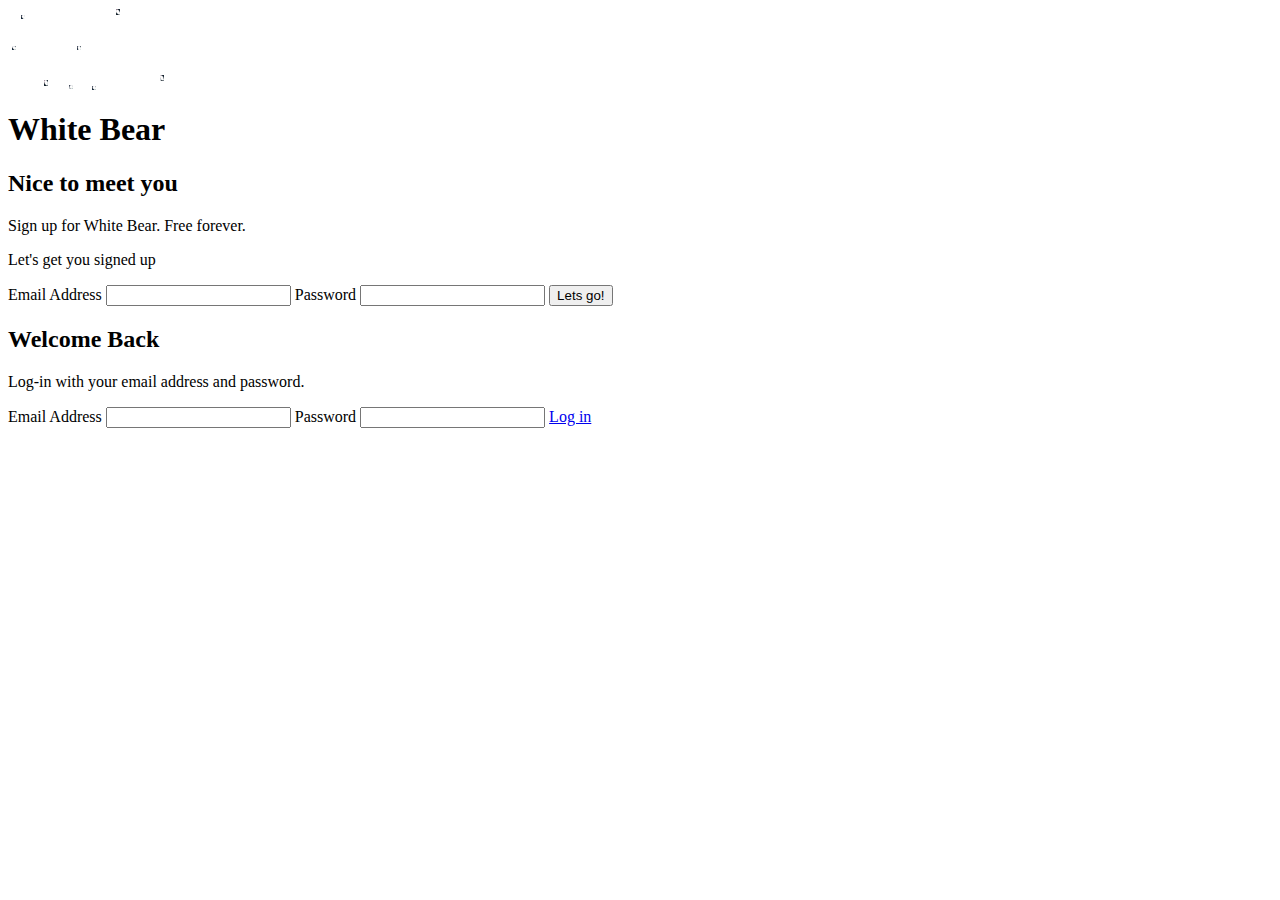
==== commit 26771197: "fixed href" ====
--- a/index.html
+++ b/index.html
@@ -2,7 +2,7 @@
   <head>
     <meta charset="UTF-8" />
     <meta name="viewport" content="width=device-width, initial-scale=1.0" />
-    <link rel="stylesheet" href="/Style/dist.css" />
+    <link rel="stylesheet" href="/style/dist.css" />
     <title>White Bear</title>
   </head>
   <body class="background-image">
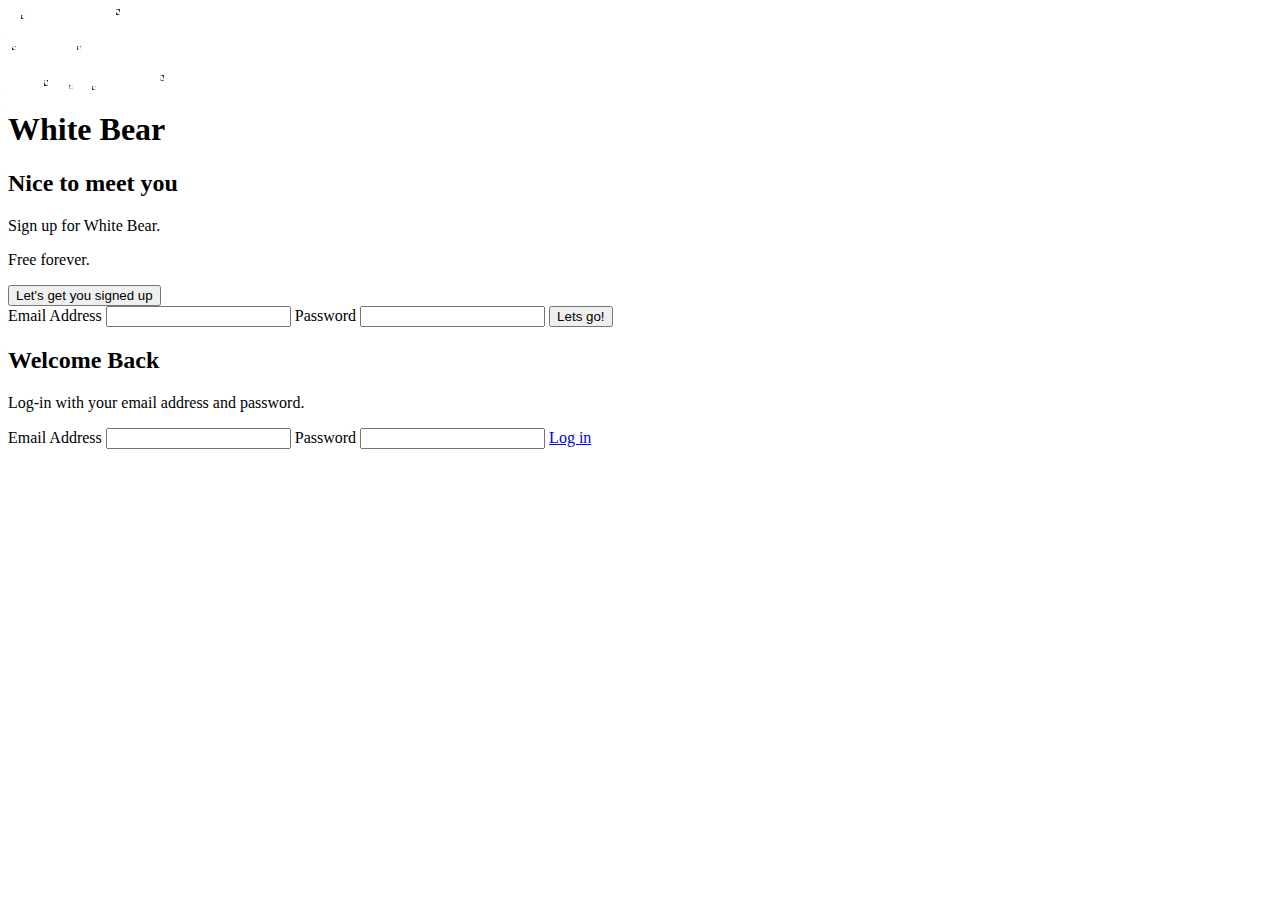
==== commit 9d869468: "Added button hide to index" ====
--- a/index.html
+++ b/index.html
@@ -18,19 +18,20 @@
               <div class="card mb-5">
                 <div class="card-body landing-text">
                   <h2 class="card-title">Nice to meet you</h2>
-                  <p class="mb-3">Sign up for White Bear. Free forever.</p>
-                  <p id="sign-up"
-                   class="pointer text-success mb-4">Let's get you signed up</p>
+                  <p class="mb-2">Sign up for White Bear.</p> 
+                  <p class="mb-3">Free forever.</p>
+                  <button id="sign-up"
+                   class="btn btn-block btn-success mb-4">Let's get you signed up</button>
                    <!-- Start of toggle -->
                   <form id="form-toggle"
                   class="form-group d-none">
                   <label class="text-muted"
                   for="email">Email Address</label>
-                  <input class="form-control" type="email" id="email" name="email"/>
+                  <input class="form-control" type="email" id="emailCreate" name="email"/>
                   <label class="text-muted"
                   for="password">Password</label>
                   <input class="form-control mb-3" type="password" id="password" name="password"/>
-                  <button class="btn btn-success btn-block float-right">Lets go!</button>
+                  <button id="letsGo" class="btn btn-success btn-block float-right">Lets go!</button>
                   </form>
                   </div>
                 </div>
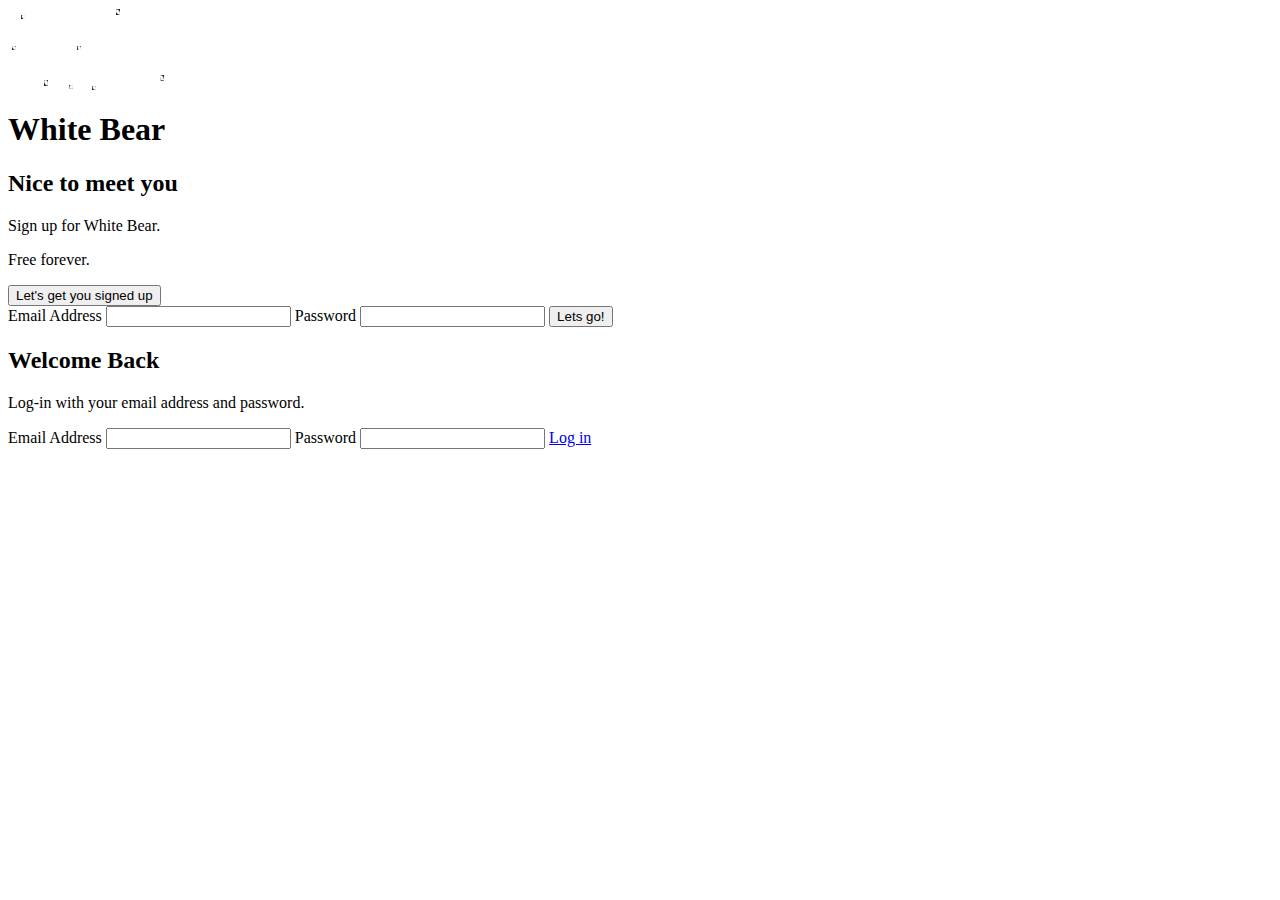
==== commit ef6efaea: "fixed card index" ====
--- a/index.html
+++ b/index.html
@@ -8,56 +8,79 @@
   <body class="background-image">
     <div class="container">
       <div class="row">
-          <div class="row mt-5">
-              <img src="images/logo-landing.png" />
-              <h1 class="index-logo">White Bear</h1>
-            </div><!-- End of header-->
-            <!-- Start of 1st card -->
-            <div class="row card-index">
-              <div class="col-xl-5 offset-xl-1 col-sm-8 col-lg-8 offset-4 offset-sm-2 offset-md-2 col-10 offset-1">
-              <div class="card mb-5">
-                <div class="card-body landing-text">
-                  <h2 class="card-title">Nice to meet you</h2>
-                  <p class="mb-2">Sign up for White Bear.</p> 
-                  <p class="mb-3">Free forever.</p>
-                  <button id="sign-up"
-                   class="btn btn-block btn-success mb-4">Let's get you signed up</button>
-                   <!-- Start of toggle -->
-                  <form id="form-toggle"
-                  class="form-group d-none">
-                  <label class="text-muted"
-                  for="email">Email Address</label>
-                  <input class="form-control" type="email" id="emailCreate" name="email"/>
-                  <label class="text-muted"
-                  for="password">Password</label>
-                  <input class="form-control mb-3" type="password" id="password" name="password"/>
-                  <button id="letsGo" class="btn btn-success btn-block float-right">Lets go!</button>
-                  </form>
-                  </div>
-                </div>
-              </div>
-              <!-- Start of 2nd card -->
-              <div class="col-xl-5 offset-xl-1 col-sm-8 col-lg-8 offset-sm-2 col-10 offset-1">
-                <div class="card mb-5">
-                  <div class="card-body landing-text">
-                    <h2 class="card-title">Welcome Back</h2>
-                    <p class="mb-3">Log-in with your email address and password.</p>
-                    <form class="form-group">
-                    <label class="text-muted"
-                    for="email">Email Address</label>
-                    <input class="form-control" type="email" id="email" name="email"/>
-                    <label class="text-muted"
-                    for="password">Password</label>
-                    <input class="form-control mb-3" type="password" id="password" name="password"/>
-                    <a href="create-answer.html"
-                     class="btn btn-success float-right">Log in</a>
-                    </form>
-                    </div>
-                  </div>
-                </div>
+        <img src="images/logo-landing.png" />
+        <h1 class="index-logo">White Bear</h1>
+      </div>
+      <!-- End of header-->
+      <!-- Start of 1st card -->
+      <div class="row card-index">
+        <div
+          class="col-xl-5 offset-xl-1 col-sm-8 col-lg-8 offset-4 offset-sm-2 offset-md-2 col-10 offset-1"
+        >
+          <div class="card mb-5">
+            <div class="card-body landing-text">
+              <h2 class="card-title">Nice to meet you</h2>
+              <p class="mb-2">Sign up for White Bear.</p>
+              <p class="mb-3">Free forever.</p>
+              <button id="sign-up" class="btn btn-block btn-success mb-4">
+                Let's get you signed up
+              </button>
+              <!-- Start of toggle/First card -->
+              <form id="form-toggle" class="form-group d-none">
+                <label class="text-muted" for="email">Email Address</label>
+                <input
+                  class="form-control"
+                  type="email"
+                  id="emailCreate"
+                  name="email"
+                />
+                <label class="text-muted" for="password">Password</label>
+                <input
+                  class="form-control mb-3"
+                  type="password"
+                  id="passwordCreate"
+                  name="password"
+                />
+                <button
+                  id="letsGo"
+                  class="btn btn-success btn-block float-right"
+                >
+                  Lets go!
+                </button>
+              </form>
             </div>
           </div>
-        
+        </div>
+        <!-- Start of 2nd card -->
+        <div
+          class="col-xl-5 offset-xl-1 col-sm-8 col-lg-8 offset-sm-2 col-10 offset-1"
+        >
+          <div class="card mb-5">
+            <div class="card-body landing-text">
+              <h2 class="card-title">Welcome Back</h2>
+              <p class="mb-3">Log-in with your email address and password.</p>
+              <form class="form-group">
+                <label class="text-muted" for="email">Email Address</label>
+                <input
+                  class="form-control"
+                  type="email"
+                  id="email"
+                  name="email"
+                />
+                <label class="text-muted" for="password">Password</label>
+                <input
+                  class="form-control mb-3"
+                  type="password"
+                  id="password"
+                  name="password"
+                />
+                <a href="create-answer.html" class="btn btn-success float-right"
+                  >Log in</a
+                >
+              </form>
+            </div>
+          </div>
+        </div>
       </div>
     </div>
   </body>
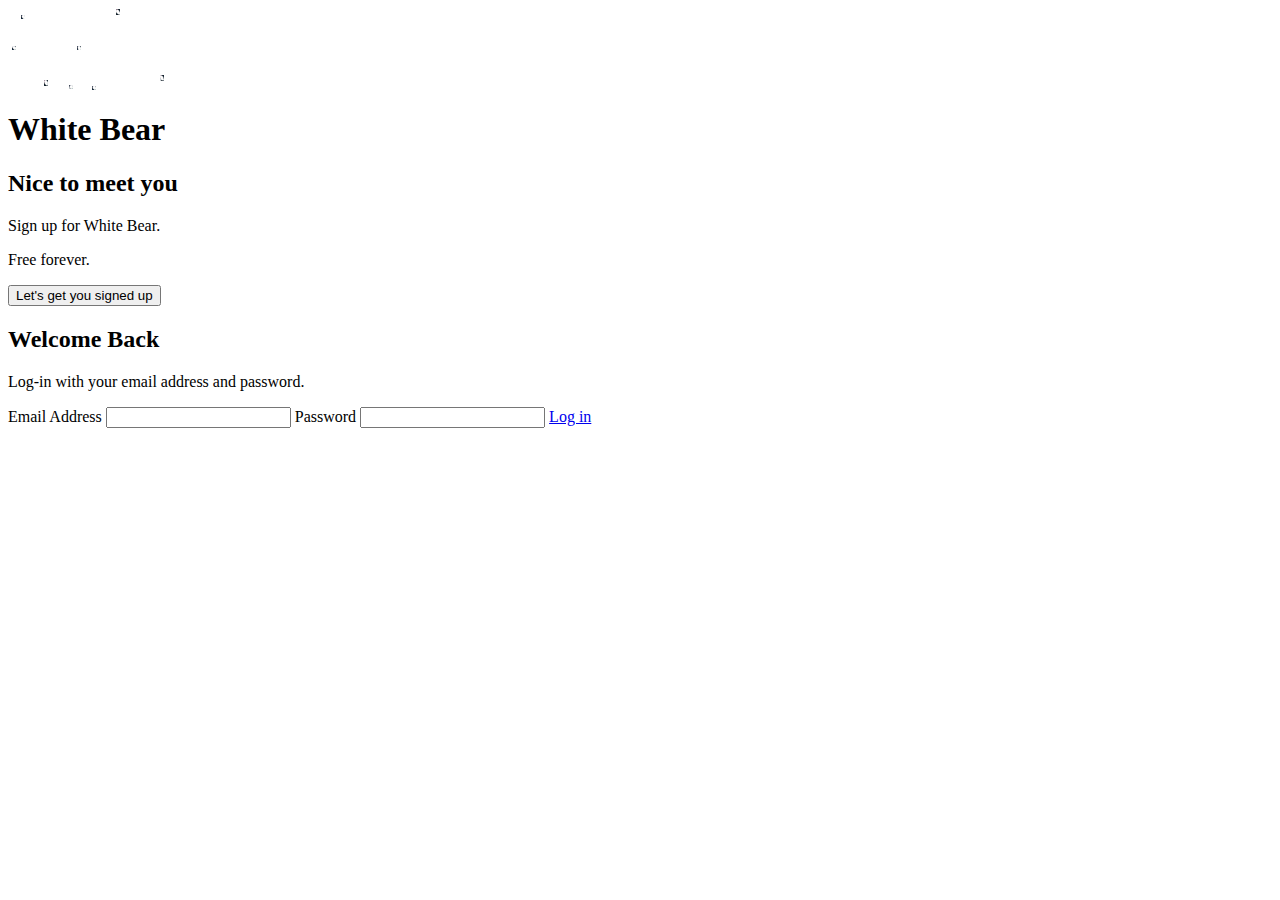
==== commit ca955254: "added  input error on index page" ====
--- a/index.html
+++ b/index.html
@@ -26,14 +26,15 @@
                 Let's get you signed up
               </button>
               <!-- Start of toggle/First card -->
-              <form id="form-toggle" class="form-group d-none">
+              <div id="form-toggle">
                 <label class="text-muted" for="email">Email Address</label>
                 <input
-                  class="form-control"
+                  class="form-control mb-3"
                   type="email"
                   id="emailCreate"
                   name="email"
                 />
+                <p class="text-danger" id="emailError"></p>
                 <label class="text-muted" for="password">Password</label>
                 <input
                   class="form-control mb-3"
@@ -41,13 +42,14 @@
                   id="passwordCreate"
                   name="password"
                 />
+                <p class="text-danger" id="passwordError"></p>
                 <button
                   id="letsGo"
-                  class="btn btn-success btn-block float-right"
+                  class="btn btn-success btn-block float-right mt-4"
                 >
                   Lets go!
                 </button>
-              </form>
+              </div>
             </div>
           </div>
         </div>
@@ -64,14 +66,14 @@
                 <input
                   class="form-control"
                   type="email"
-                  id="email"
+                  id="emailWelcome"
                   name="email"
                 />
                 <label class="text-muted" for="password">Password</label>
                 <input
                   class="form-control mb-3"
                   type="password"
-                  id="password"
+                  id="passwordWelcome"
                   name="password"
                 />
                 <a href="create-answer.html" class="btn btn-success float-right"
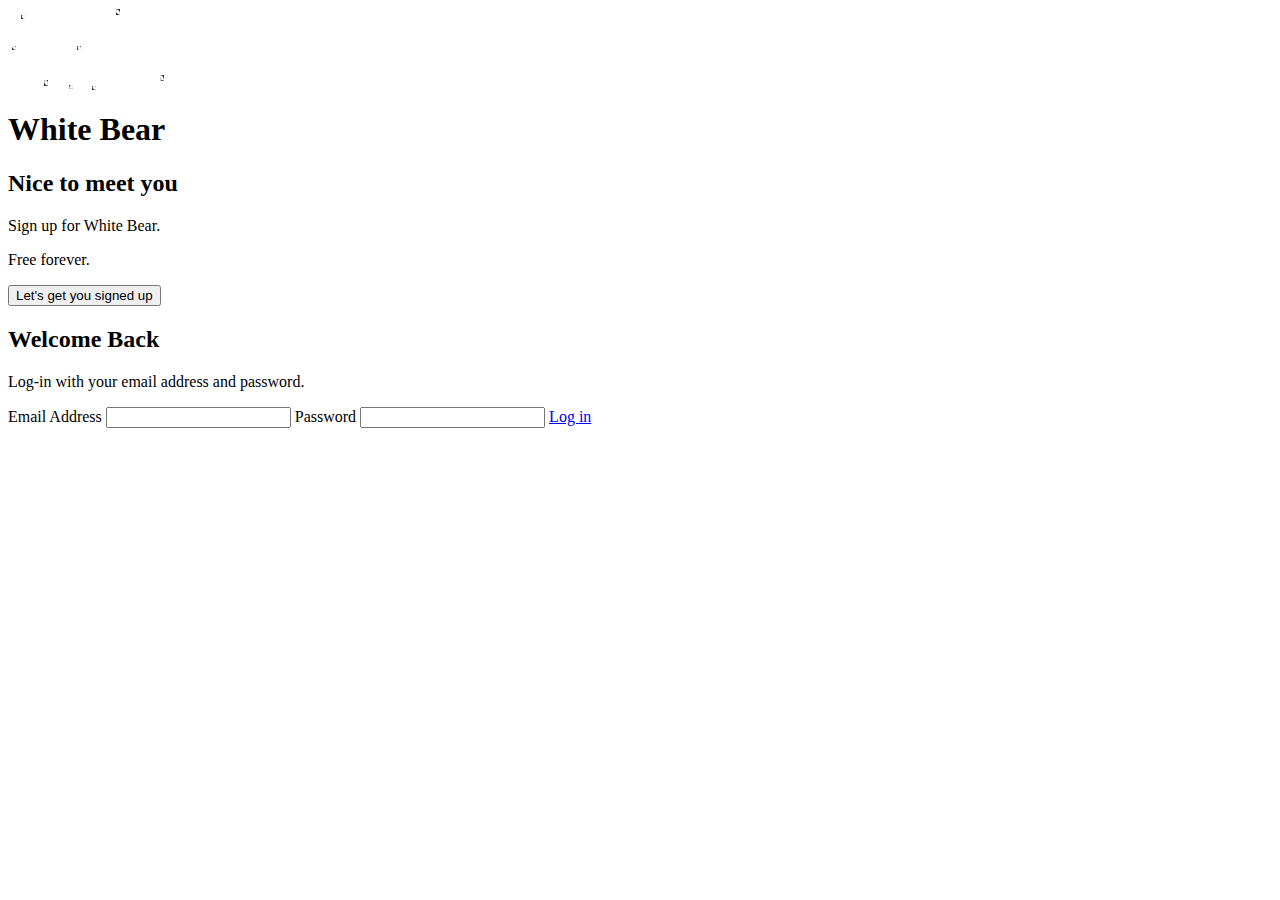
==== commit a124837d: "remade click functions, added more comments" ====
--- a/index.html
+++ b/index.html
@@ -34,18 +34,25 @@
                   id="emailCreate"
                   name="email"
                 />
-                <p class="text-danger" id="emailError"></p>
+                <p class="text-danger d-none" id="emailError">
+                  Please enter your email address
+                </p>
                 <label class="text-muted" for="password">Password</label>
                 <input
-                  class="form-control mb-3"
+                  class="form-control mb-3 mt-3"
                   type="password"
                   id="passwordCreate"
                   name="password"
                 />
-                <p class="text-danger" id="passwordError"></p>
+                <div class="text-danger d-none" id="passwordError">
+                  Please enter your password
+                </div>
+                <div class="text-danger d-none" id="passwordError9C">
+                  Your password must be at least 9 characters.
+                </div>
                 <button
                   id="letsGo"
-                  class="btn btn-success btn-block float-right mt-4"
+                  class="btn btn-success btn-block float-right mt-3"
                 >
                   Lets go!
                 </button>
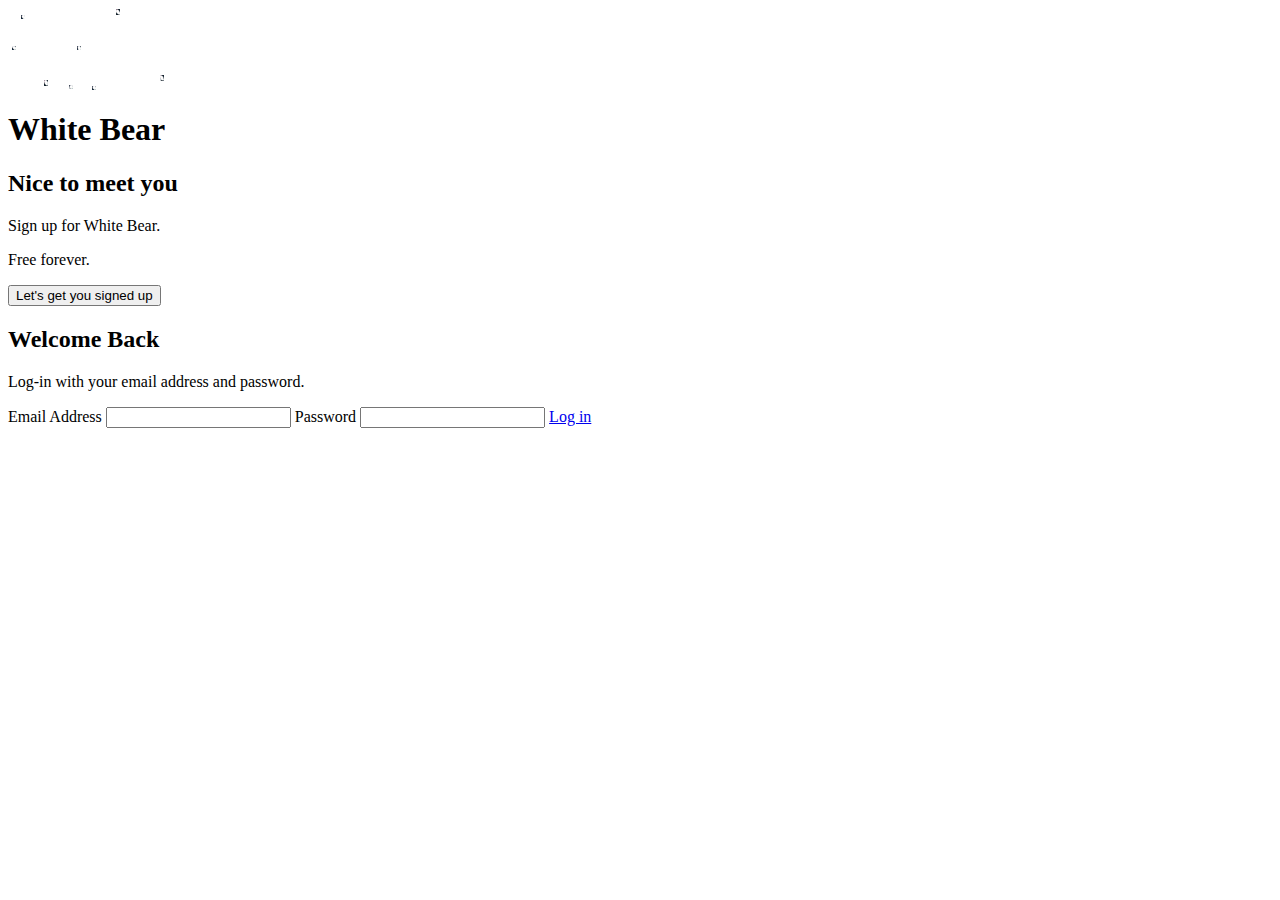
==== commit b95b9beb: "created PW error for matching email address" ====
--- a/index.html
+++ b/index.html
@@ -34,6 +34,7 @@
                   id="emailCreate"
                   name="email"
                 />
+
                 <p class="text-danger d-none" id="emailError">
                   Please enter your email address
                 </p>
@@ -46,6 +47,9 @@
                 />
                 <div class="text-danger d-none" id="passwordError">
                   Please enter your password
+                </div>
+                <div class="text-danger d-none" id="passwordErrorEmVal">
+                  Your email address cannot be used in your password.
                 </div>
                 <div class="text-danger d-none" id="passwordError9C">
                   Your password must be at least 9 characters.
